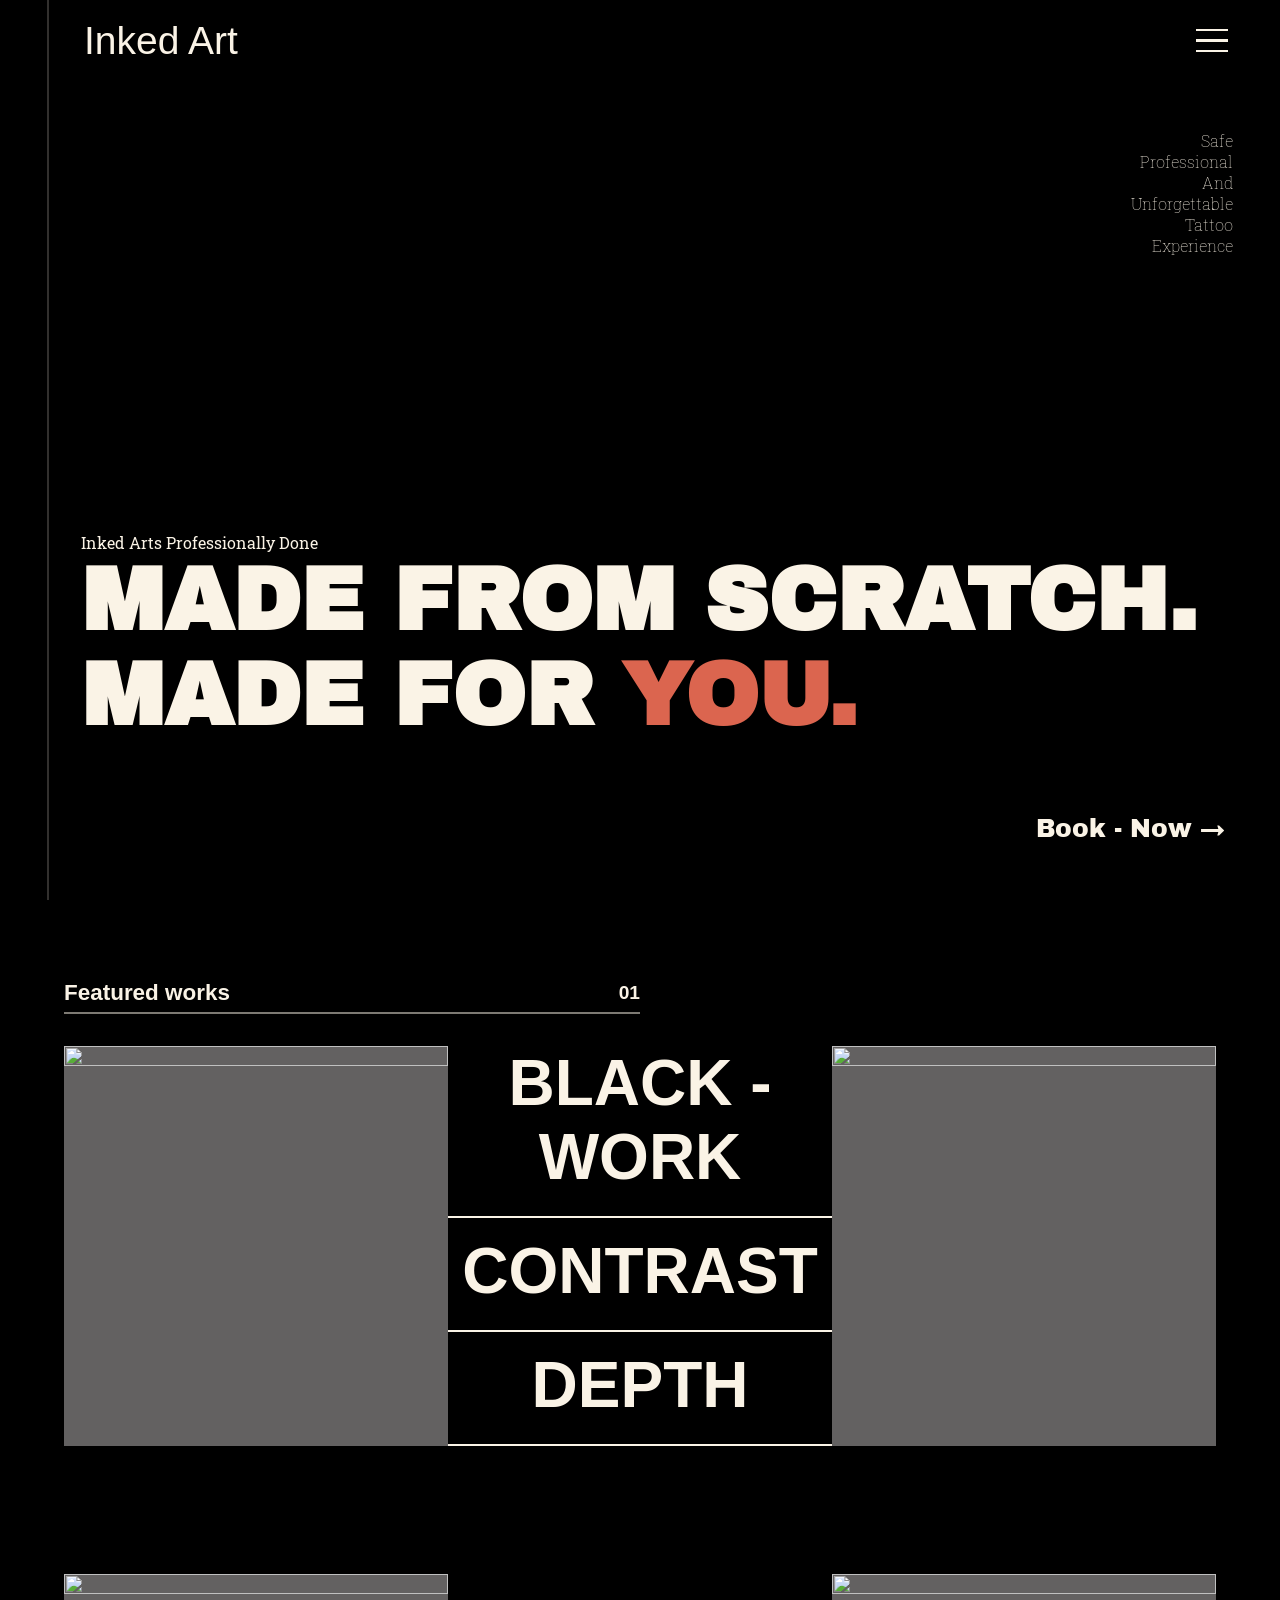
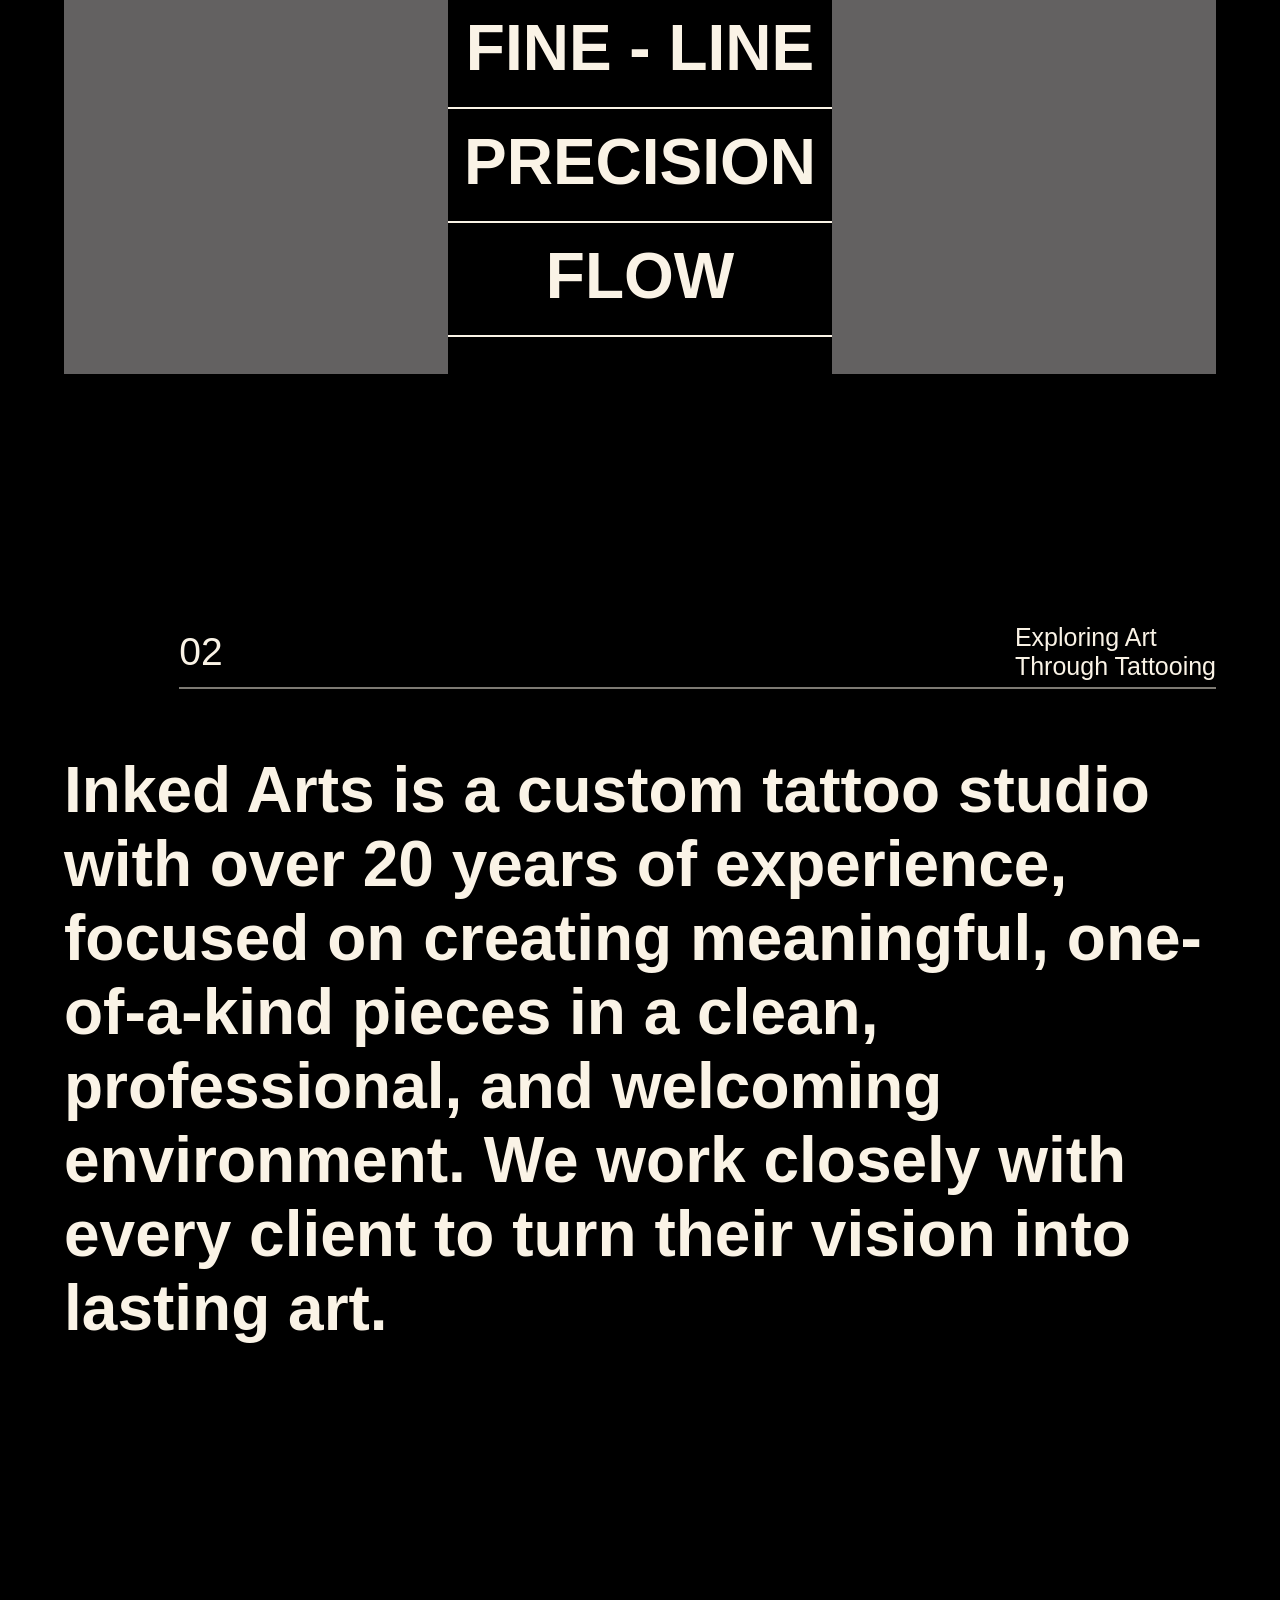
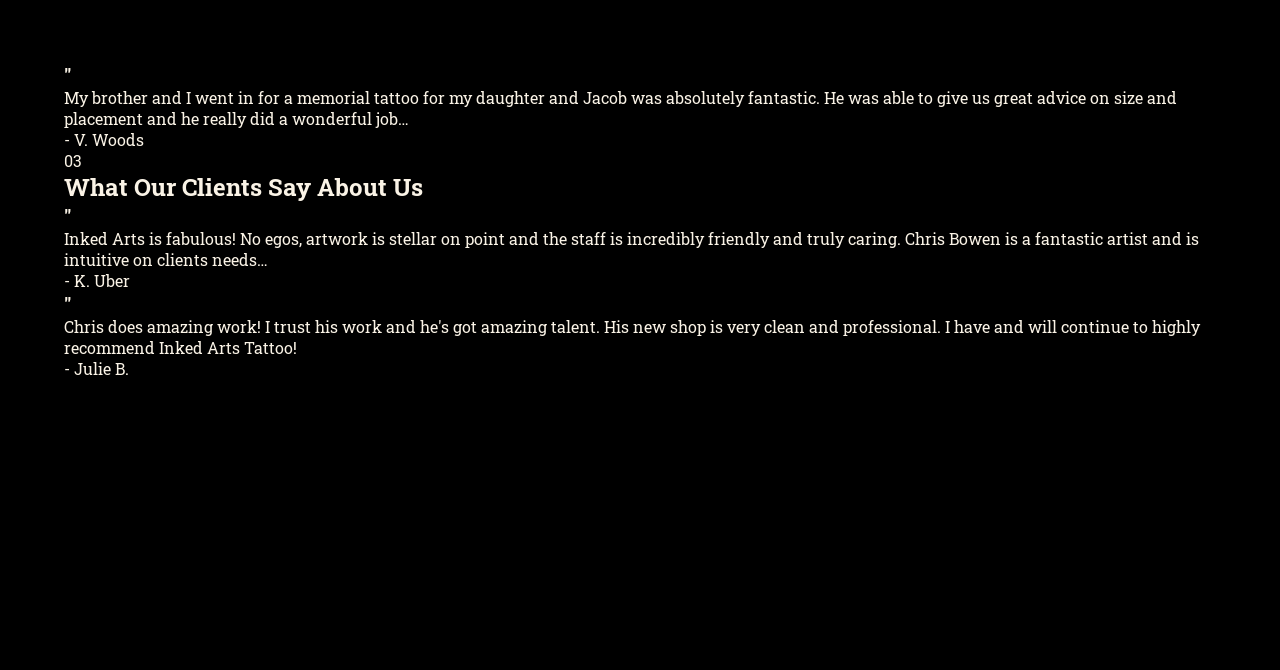
==== index.html @ 30d702d3 "New Animations added About section added fully responsive Started work on Testimonials  tmrw need to" ====
<!DOCTYPE html>
<html lang="en">
<head>
    <meta charset="UTF-8">
    <meta name="viewport" content="width=device-width, initial-scale=1.0">
    <title>Inked Art</title>
    <link rel="stylesheet" href="style.css">
    <link rel="stylesheet" href="./assets/clash-grotesk.css">
    <link rel="preconnect" href="https://fonts.googleapis.com">
    <link rel="preconnect" href="https://fonts.gstatic.com" crossorigin>
    <link href="https://fonts.googleapis.com/css2?family=Archivo+Black&family=Roboto+Slab:wght@100..900&display=swap" rel="stylesheet">
</head>
<body>
    <header>
        <nav>
            <h2>Inked Art</h2>

            <button class="hamburger">
                <span class="ham-line line-1"></span>
                <span class="ham-line line-2"></span>
                <span class="ham-line line-3"></span>
            </button>
        </nav>

        <div class="menu">
            <ul data-splitting>
                <li><a class="nav-item">Home</a></li>
                <li><a class="nav-item">Gallery</a></li>
                <li><a class="nav-item">About</a></li>
                <li><a class="nav-item">Booking</a></li>
                <li><a class="nav-item">Testimonials</a></li>
                <li><a class="nav-item">Contact</a></li>
            </ul>
        </div>
    </header>

    <main>
        <section id="hero">
            <video autoplay muted loop class="bg-video">
                <source src="assets/MOSHED-2026-2-19-12-57-47-ezgif.com-gif-to-mp4-converter (1).mp4" type="video/mp4">
            </video>
            
            <span class="hero-line"></span>

            <div class="hero-container">
                <ul class="hero-list">
                    <li>Safe</li>
                    <li>Professional</li>
                    <li>And</li>
                    <li>Unforgettable</li>
                    <li>Tattoo</li>
                    <li>Experience</li>
                </ul>

                <div class="hero-main-text" data>
                    <p>Inked Arts Professionally Done</p>
                    <div class="hero-title" data-splitting>
                        <h1>MADE FROM SCRATCH.</h1>
                        <h1>MADE FOR <span class="h1-span">YOU.</span></h1>
                    </div>
                </div>

                <button class="hero-cta">Book - Now &rarr;</button>
            </div>
        </section>

        <section id="gallery">
            <div class="gallery-container">
                <div class="gallery-title">
                    <h3 class="fade-in">Featured works</h3>

                    <p class="fade-in">01</p>
                </div>

                <div class="gallery-row">
                    <img src="" alt="">

                    <div class="gallery-row-text">
                        <p class="fade-in">BLACK - WORK</p>
                        <p class="fade-in">CONTRAST</p>
                        <p class="fade-in">DEPTH</p>
                    </div>

                    <img src="" alt="">
                </div>

                <div class="gallery-row">
                    <img src="" alt="">

                    <div class="gallery-row-text">
                        <p class="fade-in">FINE - LINE</p>
                        <p class="fade-in">PRECISION</p>
                        <p class="fade-in">FLOW</p>
                    </div>

                    <img src="" alt="">
                </div>
            </div>

        </section>

        <section id="about">
            <div class="about-container">
                <div class="about-title">
                        <p>02</p>

                        <h2>
                            <span>Exploring Art</span>
                            <span>Through Tattooing</span>
                        </h2>
                </div>
                <div class="about-text" data-splitting>
                    Inked Arts is a custom tattoo studio with over 20 years
                    of experience, focused on creating meaningful, one-of-a-kind 
                    pieces in a clean, professional, and welcoming environment. We
                    work closely with every client to turn their vision into lasting art.            
                </div>
            </div>
        </section>

        <section id="testimonial">
            <div class="testimonial-container">
                <div class="grid-colum1">
                    <div class="testimonial">
                        <h3>"</h3>

                        <blockquote>
                            My brother and I went in for a memorial tattoo for
                            my daughter and Jacob was absolutely fantastic. He was able to 
                            give us great advice on size and placement and he really did a wonderful job…
                        </blockquote>

                        <p>- V. Woods</p>
                    </div>
                </div>

                <div class="grid-colum2">
                    <div class="testimonial-title">
                        <p>03</p>

                        <h2>
                            What Our
                            Clients Say 
                            About Us
                        </h2>
                    </div>

                    <div class="testimonial">
                        <h3>"</h3>

                        <blockquote>
                            Inked Arts is fabulous! No egos, artwork is stellar on 
                            point and the staff is incredibly friendly and truly caring. 
                            Chris Bowen is a fantastic artist and is intuitive on clients needs…
                        </blockquote>

                        <p>- K. Uber</p>
                    </div>
                </div>

                <div class="grid-colum3">

                    <div class="testimonial">
                        <h3>"</h3>

                        <blockquote>
                            Chris does amazing work! I trust his work and he's got amazing 
                            talent. His new shop is very clean and professional. I have and will 
                            continue to highly recommend Inked Arts Tattoo!
                        </blockquote>

                        <p>- Julie B.</p>
                    </div>
                </div>
            </div>
        </section>

        <section id="artists">

        </section>

        <section id="how-it-works">

        </section>
    </main>

    <footer>
        <section id="contact">

        </section>
    </footer>

    <link rel="stylesheet" href="https://unpkg.com/splitting/dist/splitting.css">
    <script src="https://unpkg.com/splitting/dist/splitting.min.js"></script>
    <script src="https://cdnjs.cloudflare.com/ajax/libs/gsap/3.12.5/gsap.min.js"></script>
    <script src="https://cdnjs.cloudflare.com/ajax/libs/gsap/3.12.5/ScrollTrigger.min.js"></script>
    <script src="java.js"></script>

</body>
</html>
---- style.css ----
:root {

  /* COLORS */
  --clr-bg:      #000000;
  --clr-cream:   #FAF3E6;
  --clr-accent:  #DB654F;
  --clr-muted:   #636161;


  /* FONTS */
  --font-heading:  'Archivo Black', sans-serif;
  --font-subhead:  'Clash Grotesk Variable', sans-serif;
  --font-body:     'Roboto Slab', serif;


  /* FONT SIZES */
  /* 16px */
  --text-sm:   clamp(0.875rem, 1.2vw,  1rem);
  /* 20px */
  --text-md:   clamp(1rem,     1.5vw,  1.25rem);
  /* 25px */
  --text-lg:   clamp(1.25rem,  2vw,    1.5625rem);
  /* 31px */
  --text-xl:   clamp(1.5rem,   2.5vw,  1.9375rem);
  /* 39px */
  --text-2xl:  clamp(1.75rem,  3.2vw,  2.4375rem);
  /* 49px */
  --text-3xl:  clamp(2rem,     4vw,    3.0625rem);
  /* 64px */
  --text-4xl:  clamp(2.5rem,   5.5vw,  4rem);
  /* 88px */
  --text-5xl:  clamp(3rem,     7vw,    5.5rem);


  /* SPACING */
  --space-1:  0.5rem;    /*  8px */
  --space-2:  1rem;      /* 16px */
  --space-3:  1.5rem;    /* 24px */
  --space-4:  2rem;      /* 32px */
  --space-5:  2.5rem;    /* 40px */
  --space-6:  3rem;      /* 48px */
  --space-8:  4rem;      /* 64px */
  --space-10: 5rem;      /* 80px */
  --space-12: 6rem;      /* 96px */
  --space-16: clamp(4rem,   8vw,  8rem);    /* 64–128px */
  --space-20: clamp(6rem,   10vw, 12rem);   /* 96–192px */


  /* LAYOUT */
  --max-width:         1440px;
  --container:         1280px;
  --container-padding: clamp(1rem, 5vw, 4rem);


  /* MISC */
  --radius:     8px;
  --border:     1px solid var(--clr-muted);
  --transition: 250ms ease;

}

/*================================
              misc
================================*/
* {
  box-sizing: border-box;
  margin: 0;
  padding: 0;
}

a {
  text-decoration: none;
}

body {
  background-color: #000000;
  font-family: var(--font-body);
  color: var(--clr-cream);
}

/*================================
              Header
================================*/

header {
  max-width: 100%;
  width: 100%;
  display: flex;
  justify-content: center;
  min-height: 9vh;
  position: fixed;
  z-index: 9;
}

nav {
  margin-left: var(--space-5);
  max-width: clamp(200px, 90vw, 1300px);
  width: 100%;
  display: flex;
  justify-content: space-between;
  align-items: center;
}

.hamburger {
  padding: .5rem;
  background: transparent;
  border: none;
  z-index: 20;
  display: flex;
  flex-direction: column;
  cursor: pointer;
  gap: .5rem;
}

.ham-line {
  width: 2rem;
  height: .15rem;
  display: inline-block;
  background: var(--clr-cream);
  transition: all 1s ease;
}

nav h2 {
  font-size: var(--text-2xl);
  font-family: var(--font-subhead);
  font-weight: 100;
}

.menu {
  border-radius: 50%;
  inset: 0;
  position: fixed;
  transform-origin: center;
  transform: scale(0);
  top: 0;
  left: 0;
  width: 100vw;
  min-height: 100vh;
  background: var(--clr-cream);
}

.hamburger.active .line-1 {
  transform: rotate(45deg) translate(5px, 5px);
}

.hamburger.active .line-2 {
  opacity: 0;
}

.hamburger.active .line-3 {
  transform: rotate(-45deg) translate(8px, -10px);
}

.menu ul {
  display: flex;
  flex-direction: column;
  gap: 1rem;
  justify-content: center;
  align-items: center;
  height: 100%;
}

.nav-item {
  font-family: var(--font-subhead);
  font-size: var(--text-3xl);
  color: var(--clr-bg);
}

/*====================
      Hero
=====================*/

#hero {
  min-height: 100vh;
  width: 100%;
  display: flex;
  justify-content: center;
  align-items: center;
  position: sticky;
  top: 0;
  overflow: hidden;
  z-index: 1;
}

#hero::before {
  content: "";
  position: absolute;
  inset: 0;
  background: rgba(0, 0, 0, 0.8);
  z-index: 1;
}

.bg-video {
  position: absolute;
  top: 0;
  left: 0;
  width: 100%;
  height: 100%;
  object-fit: cover; 
  z-index: 0;
}

.hero-container {
  max-width: clamp( 200px, 90vw, 1300px);
  width: 100%;
  min-height: 80vh;
  margin-top: var(--space-10);
  display: flex;
  flex-direction: column;
  z-index: 2;
}

.hero-list {
  text-align: right;
  list-style: none;
  font-weight: 100;
}

.hero-main-text {
  margin-top: auto;
}

.hero-main-text h1 {
  font-size: var(--text-5xl);
  font-family: var(--font-heading);
}

.h1-span {
  color: var(--clr-accent);
}

.hero-cta {
  margin-top: var(--space-8);
  align-self: end;
  font-size: var(--text-lg);
  font-family: var(--font-heading);
  color: var(--clr-cream);
  background: transparent;
  border: none;
  cursor: pointer;
  padding: var(--space-1);
}

.hero-line {
  height: 100vh;
  width: 2px;
  background-color: var(--clr-cream);
  margin-right: var(--space-4);
}

@media (max-width: 600px) {
  .hero-line {
    display: none;
  }

  nav {margin-left: 0;}
}

/*====================
      Gallery
=====================*/

#gallery {
  background-color: var(--clr-bg);
  z-index: 5;
  position: relative;
  min-height: 100vh;
  width: 100%;
  display: flex;
  justify-content: center;
  align-items: center;
}

.gallery-container {
  max-width: clamp( 200px, 90vw, 1300px);
  width: 100%;
  height: 100%;
  display: flex;
  flex-direction: column;
  margin-top: var(--space-10);
}

.gallery-title {
  display: flex;
  width: 50%;
  justify-content: space-between;
  align-items: center;
  position: relative;
  padding-bottom: var(--space-1);
  font-family: var(--font-subhead);
  font-size: var(--text-md);
  font-weight: 800;
}

.gallery-title::after {
  content: "";
  display: block;
  background-color: var(--clr-cream);
  opacity: 0.5;
  width: 100%;
  height: 2px;
  position: absolute;
  bottom: 0;
  left: 0;
}

.gallery-row {
  display: flex;
  justify-content: space-between;
  align-items: center;
  margin-top: var(--space-4);
  margin-bottom: var(--space-12);
}

.gallery-row img {
  max-width: clamp(20rem, 400px, 40rem);
  min-height: clamp(20rem, 400px, 40rem);
  width: 100%;
  height: 100%;
  background-color: var(--clr-muted);
  background-size: cover;
  background-position: center;
}

.gallery-row-text {
  display: flex;
  flex-direction: column;
  justify-content: center;
  align-items: center;
  font-family: var(--font-subhead);
  font-weight: 600;
  gap: var(--space-2);
  font-size: var(--text-4xl);
  width: 100%;
}

.gallery-row-text p {
  width: 100%;
  text-align: center;
  position: relative;
  padding-bottom: var(--space-3);
}

.gallery-row-text p::after {
  content: "";
  display: block;
  background-color: var(--clr-cream);
  width: 100%;
  height: 2px;
  position: absolute;
  bottom: 0;
  left: 0;
}

@media (max-width: 500px) {
  .gallery-row {
    flex-direction: column;
    gap: var(--space-6);
  }
}

/*====================
      About
=====================*/

#about {
  background-color: var(--clr-bg);
  min-height: 100vh;
  width: 100%;
  display: flex;
  justify-content: center;
  align-items: center;
  z-index: 5;
  position: relative;
}

.about-container {
  max-width: clamp( 100px, 90vw, 1440px);
  width: 100%;
  height: 100%;
  display: flex;
  flex-direction: column;
  margin-top: var(--space-20);
}

.about-title {
  display: flex;
  width: 90%;
  justify-content: space-between;
  align-items: center;
  position: relative;
  padding-bottom: var(--space-1);
  font-family: var(--font-subhead);
  font-size: var(--text-2xl);
  font-weight: 100;
  align-self: end;
}

.about-title::after {
  content: "";
  display: block;
  background-color: var(--clr-cream);
  opacity: 0.5;
  width: 100%;
  height: 2px;
  position: absolute;
  bottom: 0;
  left: 0;
}

.about-title h2 {
  display: flex;
  flex-direction: column;
  font-weight: 100;
  font-size: var(--text-lg);
}

.about-text {
  margin-top: var(--space-8);
  font-weight: 600;
  font-family: var(--font-subhead);
  font-size: var(--text-4xl);
}

.about-text .word {
  color: var(--clr-muted);
  opacity: .5;
}

/*====================
      Testimonial
=====================*/

#testimonial {
  width: 100%;
  min-height: 100vh;
  background-color: var(--clr-bg);
  position: relative;
  z-index: 5;
  display: flex;
  justify-content: center;
  align-items: center;
}

.testimonial-container{
  max-width: clamp( 200px, 90vw, 1300px);
  width: 100%;
  height: 100%;
}
---- assets/clash-grotesk.css ----
/**
* @license
*
* Font Family: Clash Grotesk
* Designed by: Indian Type Foundry
* URL: https://www.fontshare.com/fonts/clash-grotesk
* © 2026 Indian Type Foundry
*
* Clash Grotesk Extralight 
* Clash Grotesk Light 
* Clash Grotesk Regular 
* Clash Grotesk Medium 
* Clash Grotesk Semibold 
* Clash Grotesk Bold 
* Clash Grotesk Variable (Variable font)

*
*/
@font-face {
  font-family: 'ClashGrotesk-Extralight';
  src: url('../fonts/ClashGrotesk-Extralight.woff2') format('woff2'),
       url('../fonts/ClashGrotesk-Extralight.woff') format('woff'),
       url('../fonts/ClashGrotesk-Extralight.ttf') format('truetype');
  font-weight: 200;
  font-display: swap;
  font-style: normal;
}
@font-face {
  font-family: 'ClashGrotesk-Light';
  src: url('../fonts/ClashGrotesk-Light.woff2') format('woff2'),
       url('../fonts/ClashGrotesk-Light.woff') format('woff'),
       url('../fonts/ClashGrotesk-Light.ttf') format('truetype');
  font-weight: 300;
  font-display: swap;
  font-style: normal;
}
@font-face {
  font-family: 'ClashGrotesk-Regular';
  src: url('../fonts/ClashGrotesk-Regular.woff2') format('woff2'),
       url('../fonts/ClashGrotesk-Regular.woff') format('woff'),
       url('../fonts/ClashGrotesk-Regular.ttf') format('truetype');
  font-weight: 400;
  font-display: swap;
  font-style: normal;
}
@font-face {
  font-family: 'ClashGrotesk-Medium';
  src: url('../fonts/ClashGrotesk-Medium.woff2') format('woff2'),
       url('../fonts/ClashGrotesk-Medium.woff') format('woff'),
       url('../fonts/ClashGrotesk-Medium.ttf') format('truetype');
  font-weight: 500;
  font-display: swap;
  font-style: normal;
}
@font-face {
  font-family: 'ClashGrotesk-Semibold';
  src: url('../fonts/ClashGrotesk-Semibold.woff2') format('woff2'),
       url('../fonts/ClashGrotesk-Semibold.woff') format('woff'),
       url('../fonts/ClashGrotesk-Semibold.ttf') format('truetype');
  font-weight: 600;
  font-display: swap;
  font-style: normal;
}
@font-face {
  font-family: 'ClashGrotesk-Bold';
  src: url('../fonts/ClashGrotesk-Bold.woff2') format('woff2'),
       url('../fonts/ClashGrotesk-Bold.woff') format('woff'),
       url('../fonts/ClashGrotesk-Bold.ttf') format('truetype');
  font-weight: 700;
  font-display: swap;
  font-style: normal;
}
/**
* This is a variable font
* You can control variable axes as shown below:
* font-variation-settings: wght 700.0;
*
* available axes:
'wght' (range from 200.0 to 700.0
*/
@font-face {
  font-family: 'ClashGrotesk-Variable';
  src: url('../fonts/ClashGrotesk-Variable.woff2') format('woff2'),
       url('../fonts/ClashGrotesk-Variable.woff') format('woff'),
       url('../fonts/ClashGrotesk-Variable.ttf') format('truetype');
  font-weight: 200 700;
  font-display: swap;
  font-style: normal;
}
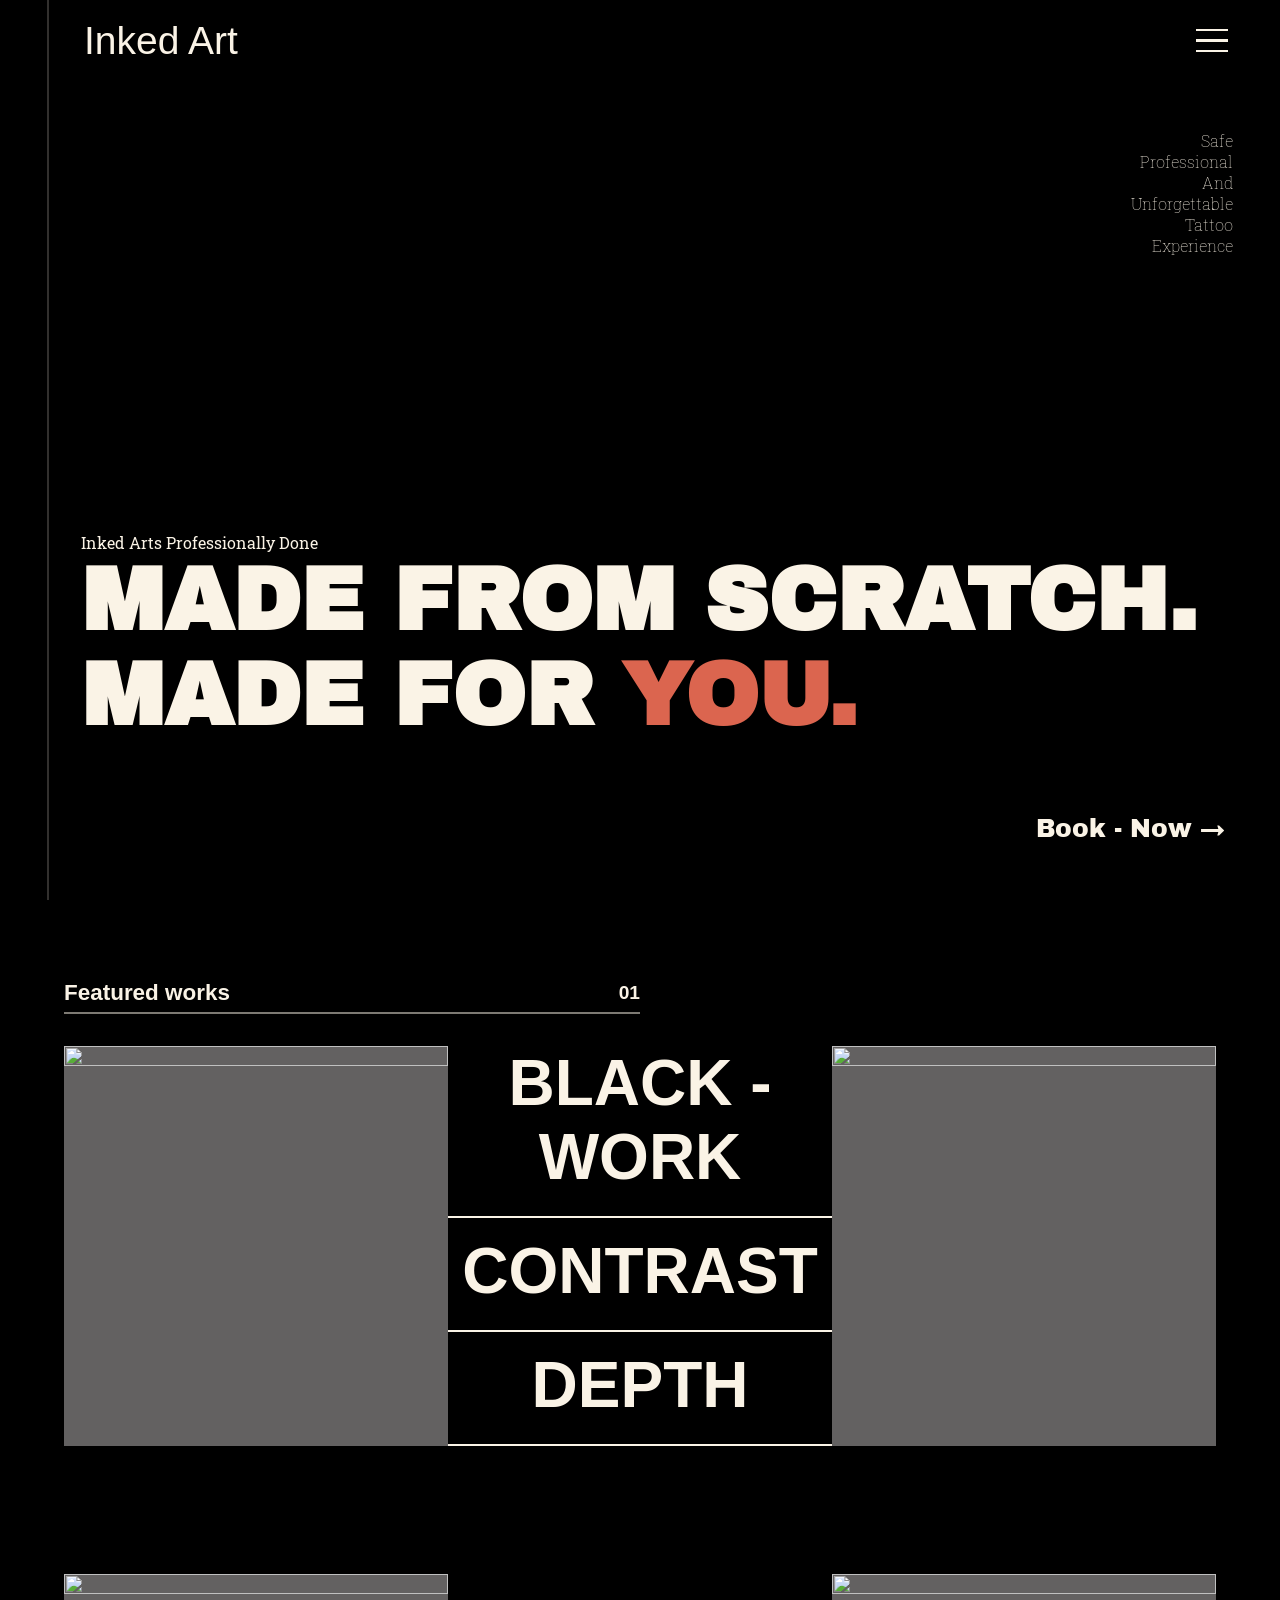
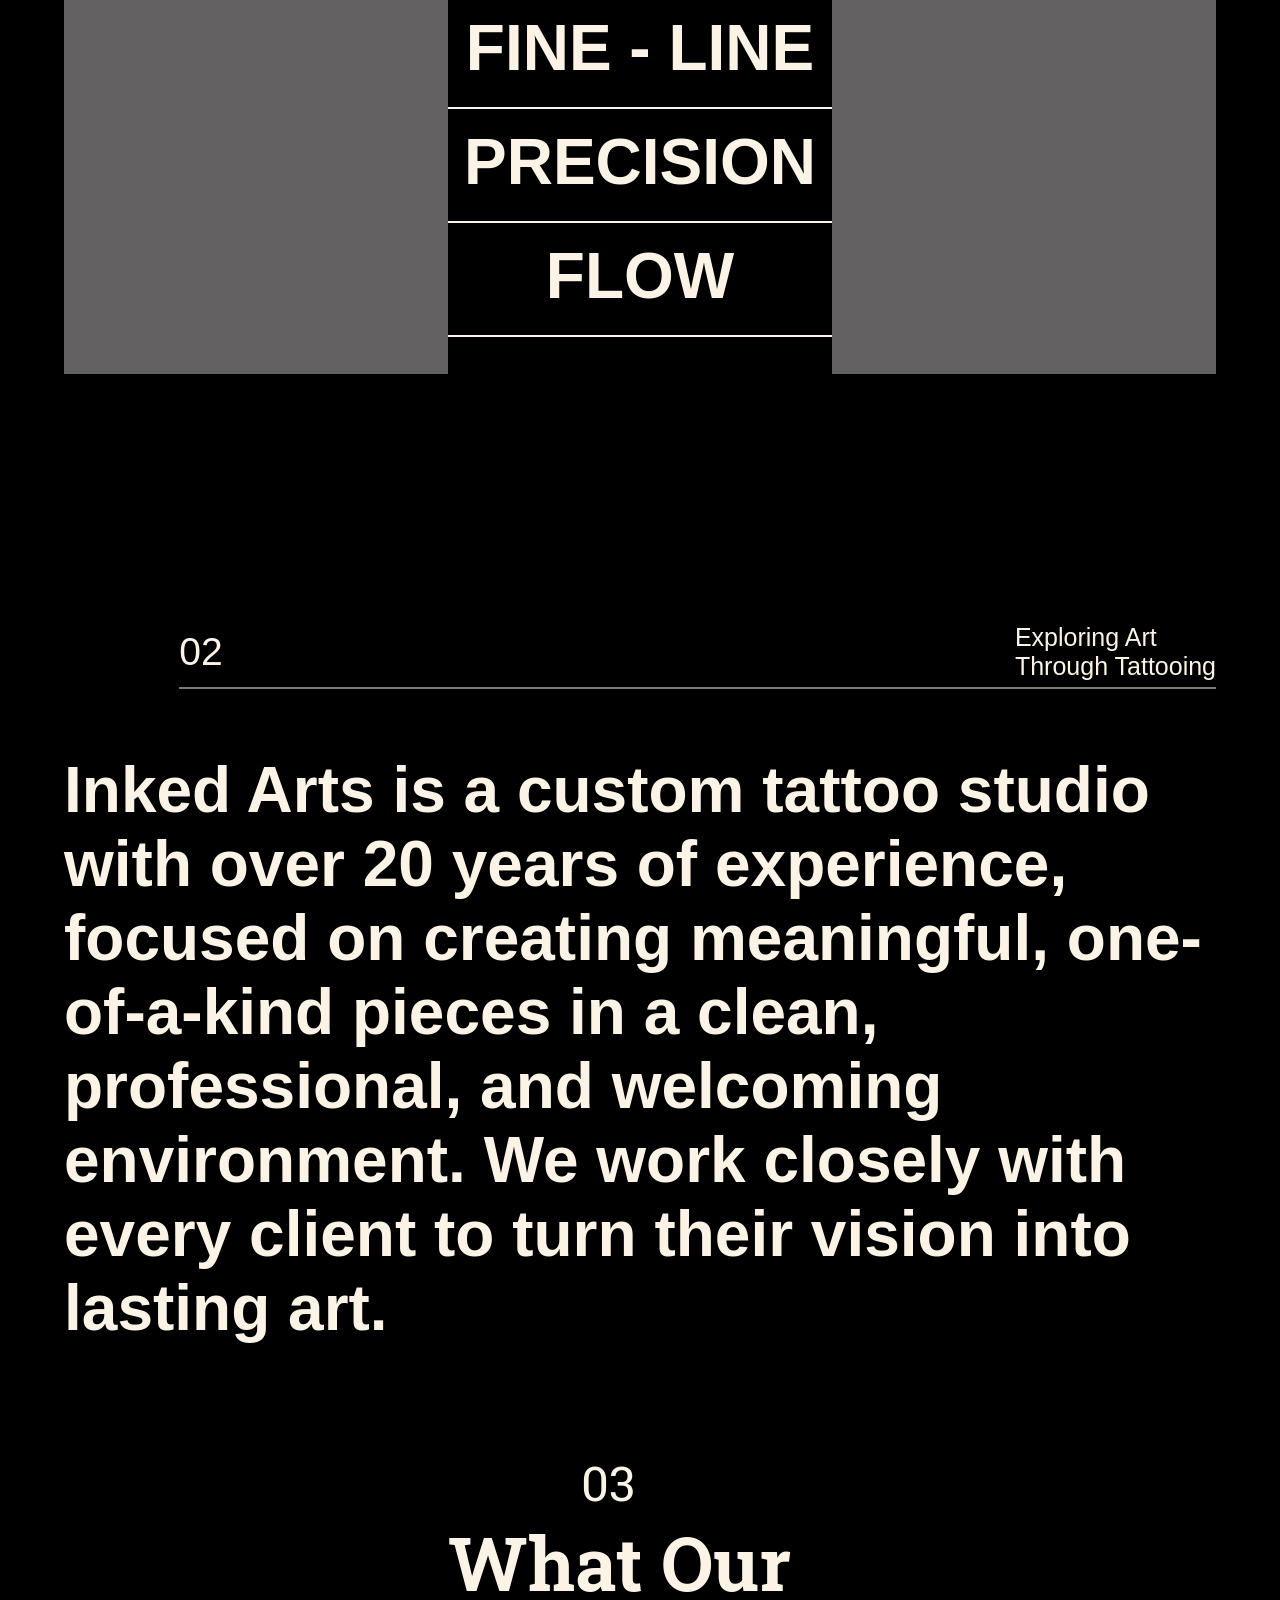
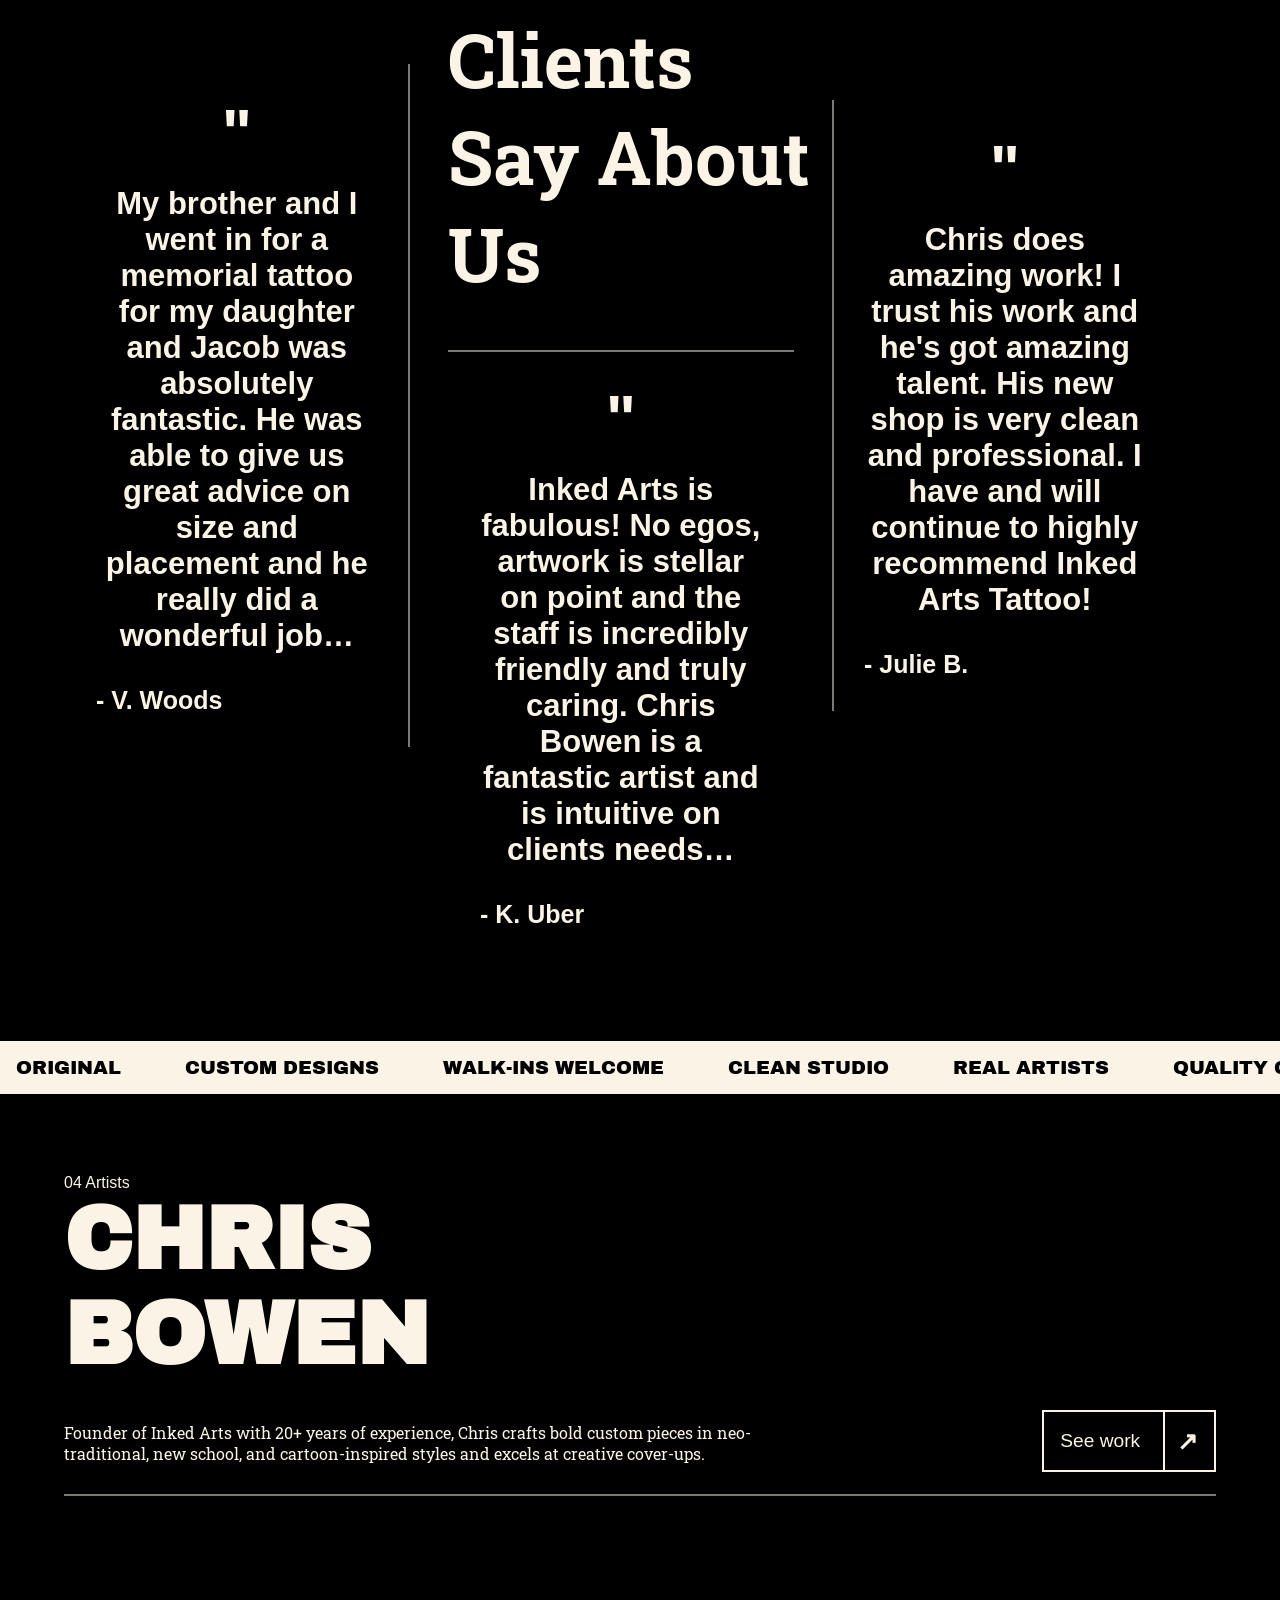
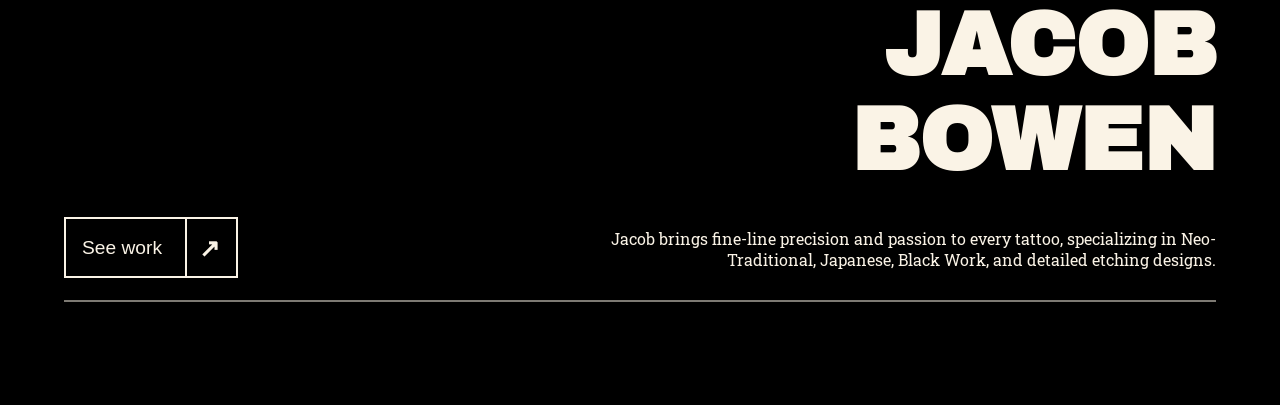
==== commit 232a2879: "finished testimonials and artists sections full responsive working on portfolio pages and booking fo" ====
--- a/index.html
+++ b/index.html
@@ -121,10 +121,10 @@
         <section id="testimonial">
             <div class="testimonial-container">
                 <div class="grid-colum1">
-                    <div class="testimonial">
+                    <div class="testimonial t-line-1">
                         <h3>"</h3>
 
-                        <blockquote>
+                        <blockquote class="quote-1">
                             My brother and I went in for a memorial tattoo for
                             my daughter and Jacob was absolutely fantastic. He was able to 
                             give us great advice on size and placement and he really did a wonderful job…
@@ -135,7 +135,7 @@
                 </div>
 
                 <div class="grid-colum2">
-                    <div class="testimonial-title">
+                    <div class="testimonial-title fade-in">
                         <p>03</p>
 
                         <h2>
@@ -145,10 +145,10 @@
                         </h2>
                     </div>
 
-                    <div class="testimonial">
+                    <div class="testimonial t-line-2">
                         <h3>"</h3>
 
-                        <blockquote>
+                        <blockquote class="quote-2">
                             Inked Arts is fabulous! No egos, artwork is stellar on 
                             point and the staff is incredibly friendly and truly caring. 
                             Chris Bowen is a fantastic artist and is intuitive on clients needs…
@@ -160,10 +160,10 @@
 
                 <div class="grid-colum3">
 
-                    <div class="testimonial">
+                    <div class="testimonial t-line-3">
                         <h3>"</h3>
 
-                        <blockquote>
+                        <blockquote class="quote-3">
                             Chris does amazing work! I trust his work and he's got amazing 
                             talent. His new shop is very clean and professional. I have and will 
                             continue to highly recommend Inked Arts Tattoo!
@@ -173,10 +173,65 @@
                     </div>
                 </div>
             </div>
+
+            <div class="marquee">
+                <div class="marquee-track">
+                    <span>ORIGINAL</span>
+                    <span>CUSTOM DESIGNS</span>
+                    <span>WALK-INS WELCOME</span>
+                    <span>CLEAN STUDIO</span>
+                    <span>REAL ARTISTS</span>
+                    <span>QUALITY GUARANTEED</span>
+                    <span>PROFESSIONAL ARTISTS</span>
+                    <span>YOUR VISION REALIZED</span>
+                    <!-- duplicate -->
+                    <span>ORIGINAL</span>
+                    <span>CUSTOM DESIGNS</span>
+                    <span>WALK-INS WELCOME</span>
+                    <span>CLEAN STUDIO</span>
+                    <span>REAL ARTISTS</span>
+                    <span>QUALITY GUARANTEED</span>
+                    <span>PROFESSIONAL ARTISTS</span>
+                    <span>YOUR VISION REALIZED</span>
+                </div>
+            </div>
         </section>
 
         <section id="artists">
-
+            <div class="artists-container">
+                <div class="artists-title fade-in">04 Artists</div>
+
+                <div class="artists-content fade-in">
+                    <div class="text-box">
+                        <h2>CHRIS BOWEN</h2>
+
+                        <p>Founder of Inked Arts with 20+ years of experience, Chris crafts bold custom pieces in neo-traditional, new school, and 
+                            cartoon-inspired styles and excels at creative cover-ups.
+                        </p>
+                    </div>
+
+                    <button class="work-btn portfolio-1">
+                        <span class="btn-move">See work</span>
+                        <span class="btn-arr">↗</span>
+                    </button>
+                </div>
+
+                <div class="artists-content fade-in">
+                    <button class="work-btn portfolio-2">
+                        <span class="btn-move">See work</span>
+                        <span class="btn-arr">↗</span>
+                    </button>
+
+                    <div class="text-box2">
+                        <h2>JACOB BOWEN</h2>
+
+                        <p>Jacob brings fine-line precision and passion to every 
+                            tattoo, specializing in Neo-Traditional, Japanese, Black Work, 
+                            and detailed etching designs.
+                        </p>
+                    </div>
+                </div>
+            </div>
         </section>
 
         <section id="how-it-works">
@@ -194,6 +249,7 @@
     <script src="https://unpkg.com/splitting/dist/splitting.min.js"></script>
     <script src="https://cdnjs.cloudflare.com/ajax/libs/gsap/3.12.5/gsap.min.js"></script>
     <script src="https://cdnjs.cloudflare.com/ajax/libs/gsap/3.12.5/ScrollTrigger.min.js"></script>
+    <script src="https://cdnjs.cloudflare.com/ajax/libs/gsap/3.12.2/TextPlugin.min.js"></script>
     <script src="java.js"></script>
 
 </body>
--- a/style.css
+++ b/style.css
@@ -438,6 +438,7 @@
   position: relative;
   z-index: 5;
   display: flex;
+  flex-direction: column;
   justify-content: center;
   align-items: center;
 }
@@ -446,4 +447,257 @@
   max-width: clamp( 200px, 90vw, 1300px);
   width: 100%;
   height: 100%;
-}
+  display: grid;
+  grid-template-columns: 1fr 1fr 1fr;;
+  justify-content: center;
+  align-items: center;
+  margin-top: var(--space-10);
+}
+
+.testimonial {
+  display: flex;
+  flex-direction: column;
+  justify-content: center;
+  align-items: center;
+  gap: var(--space-2);
+  font-family: var(--font-subhead);
+  font-weight: 600;
+  font-size: var(--text-xl);
+  text-align: center;
+  width: 90%;
+  padding: 2rem;
+  position: relative;
+}
+
+.grid-colum2 {
+  justify-self: end;
+  align-self: end;
+}
+
+.testimonial p {
+  font-size: var(--text-lg);
+  align-self: start;
+  margin-top: var(--space-2);
+}
+
+.testimonial h3 {
+  font-size: var(--text-4xl);
+}
+
+.t-line-1::after {
+  border-right: #FAF3E6 solid 2px;
+  opacity: .5;
+  height: 100%;
+  content: "";
+  position: absolute;
+  top: 0;
+  right: 0;
+}
+
+.t-line-2::after {
+  border-top: #FAF3E6 solid 2px;
+  opacity: .5;
+  width: 100%;
+  content: "";
+  position: absolute;
+  top: 0;
+}
+
+.t-line-3::after {
+  border-left: #FAF3E6 solid 2px;
+  opacity: .5;
+  height: 100%;
+  content: "";
+  position: absolute;
+  top: 0;
+  left: 0;
+}
+
+.testimonial-title {
+  font-size: var(--text-3xl);
+  display: flex;
+  flex-direction: column;
+  justify-content: center;
+  align-items: center;
+  margin-bottom: var(--space-6);
+}
+
+.testimonial-title p {
+  text-align: center;
+  margin-right: var(--space-8);
+}
+
+.marquee {
+  width: 100%;
+  background-color: var(--clr-cream);
+  color: var(--clr-bg);
+  font-family: var(--font-heading);
+  font-size: var(--text-md);
+  padding: 1rem;
+  overflow: hidden;
+  margin-top: var(--space-10);
+}
+
+.marquee-track {
+  display: flex;
+  gap: 4rem;
+  width: max-content;
+}
+
+@media (max-width: 600px) {
+  .testimonial-container {
+    grid-template-columns: 1fr;
+    grid-template-rows: repeat(1fr, 3);
+  }
+
+  .grid-colum2 {
+    grid-row:1 / -1;
+  }
+
+  .t-line-1::after, .t-line-2::after, .t-line-3::after {
+    display: none;
+  }
+
+  .testimonial-title  h2{
+    font-size: var(--text-3xl);
+  }
+
+  .testimonial-title p {
+    text-align: left;
+    justify-self: start;
+    align-self: start;
+  }
+}
+
+/*====================
+      Artist
+=====================*/
+
+#artists {
+  background-color: var(--clr-bg);
+  z-index: 5;
+  position: relative;
+  min-height: 100vh;
+  width: 100%;
+  display: flex;
+  justify-content: center;
+  align-items: center;
+}
+
+.artists-container {
+  max-width: clamp( 200px, 90vw, 1300px);
+  width: 100%;
+  min-height: 80vh;
+  margin-top: var(--space-10);
+  display: flex;
+  flex-direction: column;
+}
+
+.artists-title {
+  font-family: var(--text-md);
+  font-family: var(--font-subhead);
+}
+
+.artists-content {
+  display: flex;
+  gap: var(--space-4);
+  margin-bottom: var(--space-16);
+  position: relative;
+  font-family: var(--font-body);
+}
+
+.text-box h2 {
+  font-size: var(--text-5xl);
+  font-family: var(--font-heading);
+  margin-bottom: var(--space-5);
+}
+
+.text-box2 h2 {
+  font-size: var(--text-5xl);
+  font-family: var(--font-heading);
+  margin-bottom: var(--space-5);
+}
+
+.text-box2 {
+  width: 60%;
+  display: flex;
+  flex-direction: column;
+  text-align: right;
+  margin-left: auto;
+  padding-bottom: var(--space-4);
+  position: relative;
+}
+
+.text-box {
+  width: 60%;
+  margin-right: auto;
+  padding-bottom: var(--space-4);
+}
+
+.artists-content::after {
+  content: "";
+  display: block;
+  background-color: var(--clr-cream);
+  opacity: 0.5;
+  width: 100%;
+  height: 2px;
+  position: absolute;
+  bottom: 0;
+  left: 0;
+}
+
+.work-btn {
+  padding: 1rem 0 1rem 1rem;
+  align-self: end;
+  font-size: var(--text-md);
+  margin-bottom: var(--space-3);
+  border: 2px solid var(--clr-cream);
+  background: transparent;
+  color: var(--clr-cream);
+  display: flex;
+  justify-content: center;
+  align-items: center;
+  position: relative;
+  cursor: pointer;
+}
+
+.btn-arr {
+  display: block;
+  font-weight: 800;
+  line-height: 0;
+  font-size: var(--text-lg);
+  margin-left: var(--space-3);
+  padding: .8rem 1rem .8rem .8rem;
+}
+
+.work-btn::after {
+  content: "";
+  display: block;
+  background-color: var(--clr-cream);
+  width: 2px;
+  height: 100%;
+  position: absolute;
+  bottom: 0;
+  left: 70%;
+}
+
+@media (max-width: 600px) {
+  .artists-content {
+    flex-direction: column;
+  }
+
+  .text-box {
+    width: 100%;
+  }
+
+  .text-box2 {
+    width: 100%;
+    text-align: left;
+    border: 2px solid;
+  }
+
+  .work-btn {
+    align-self: start;
+    justify-self: start;
+  }
+}  
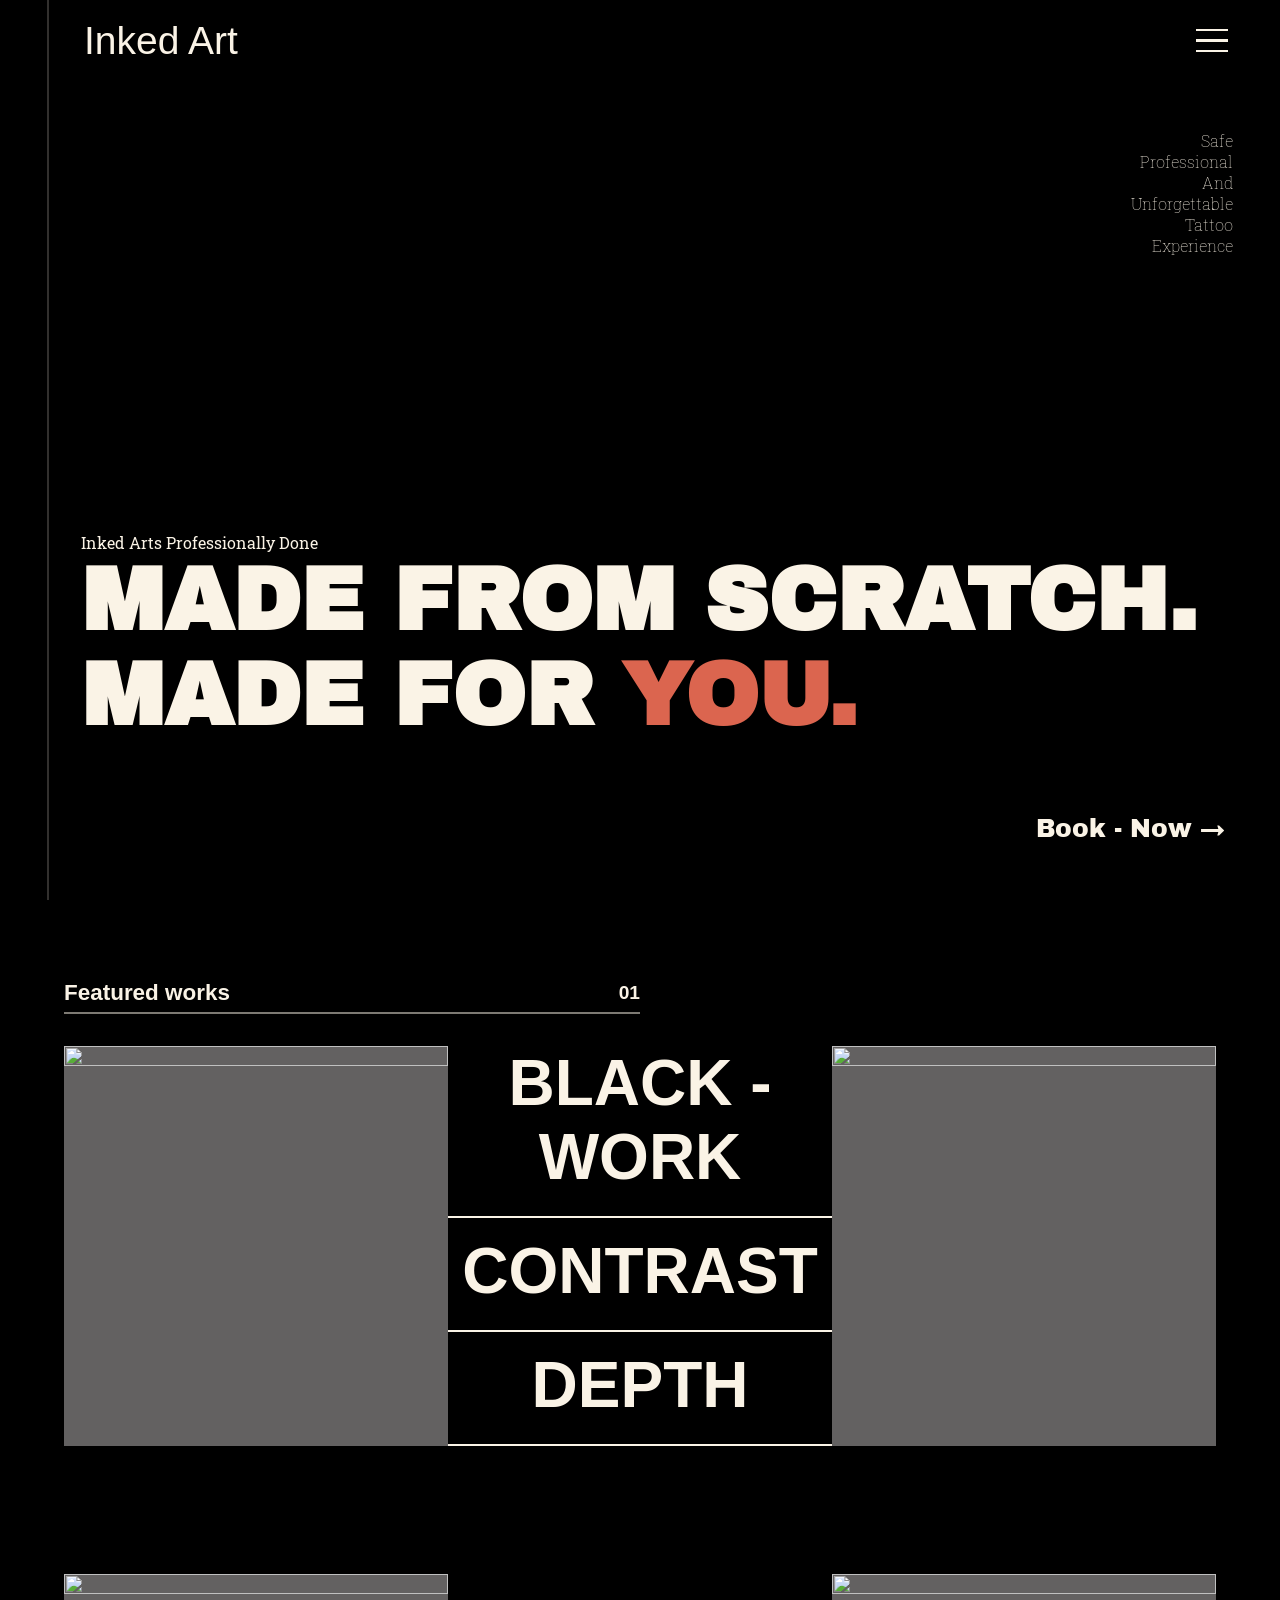
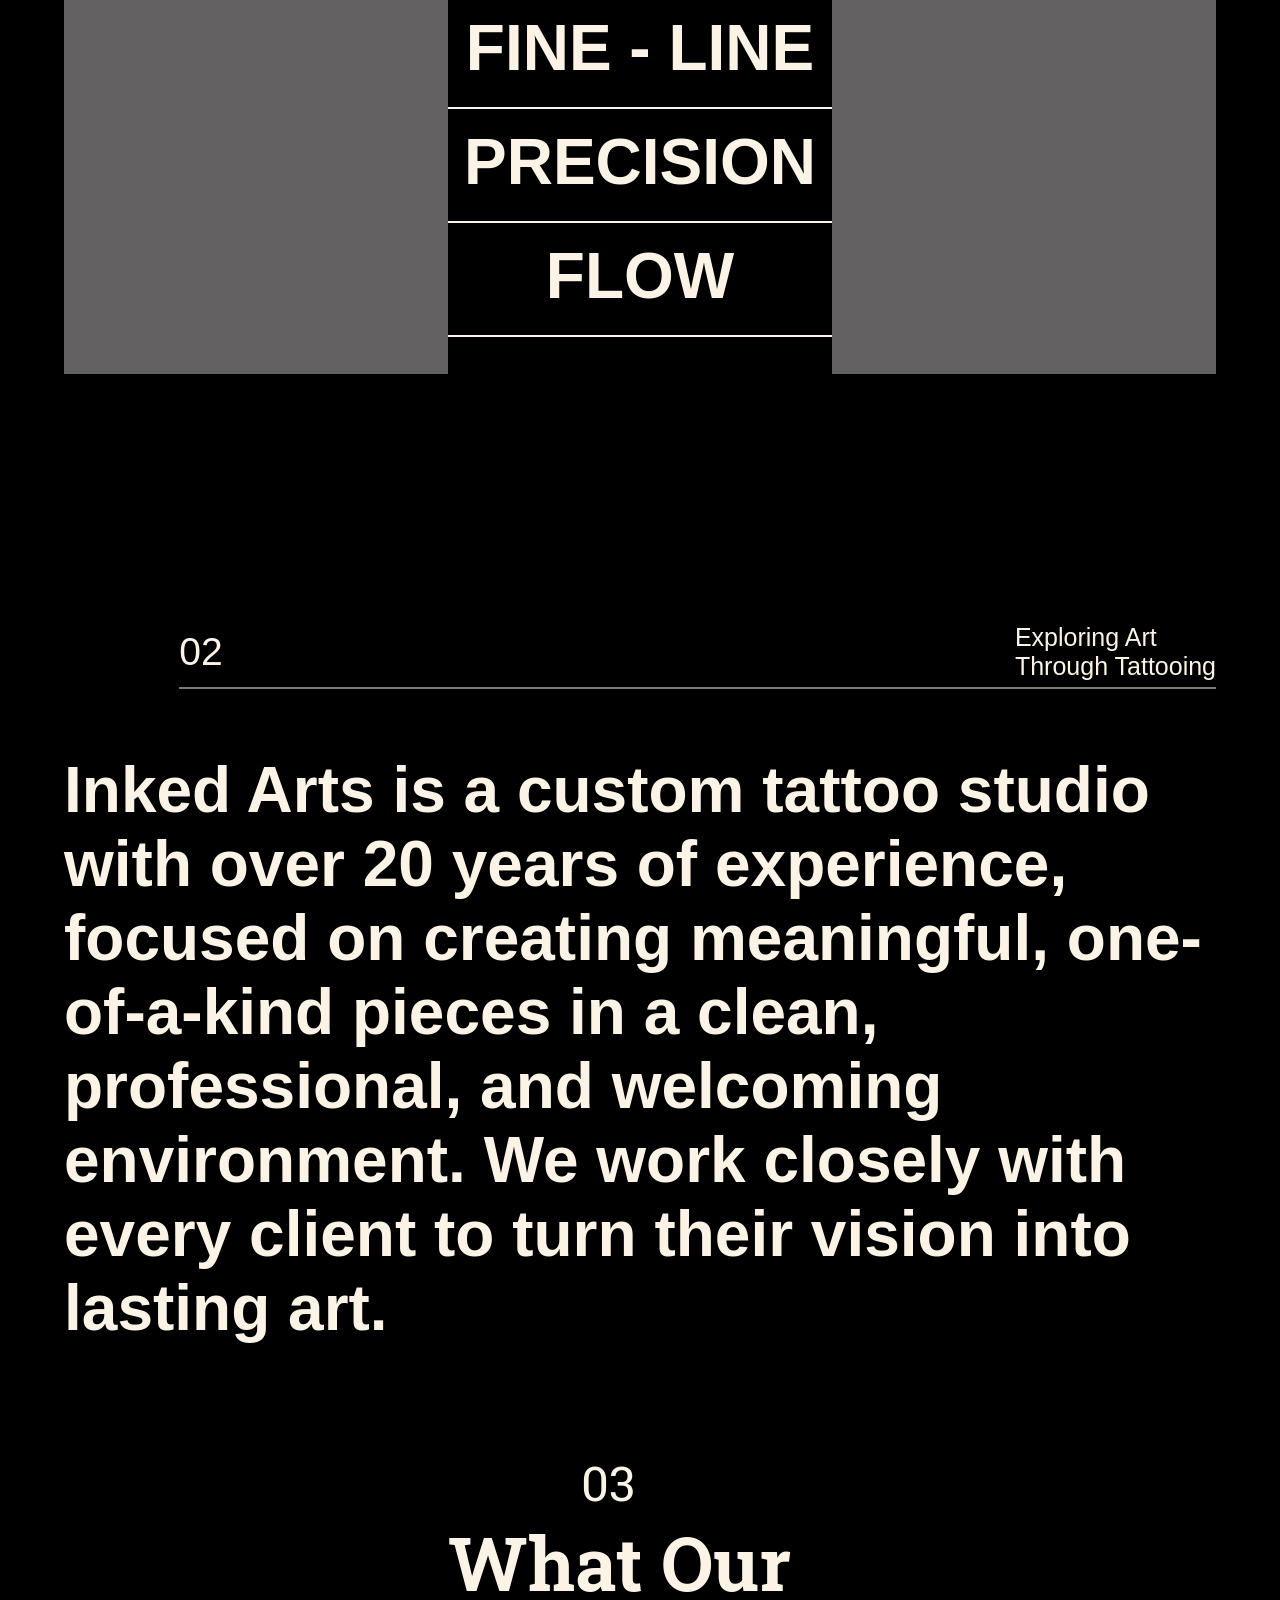
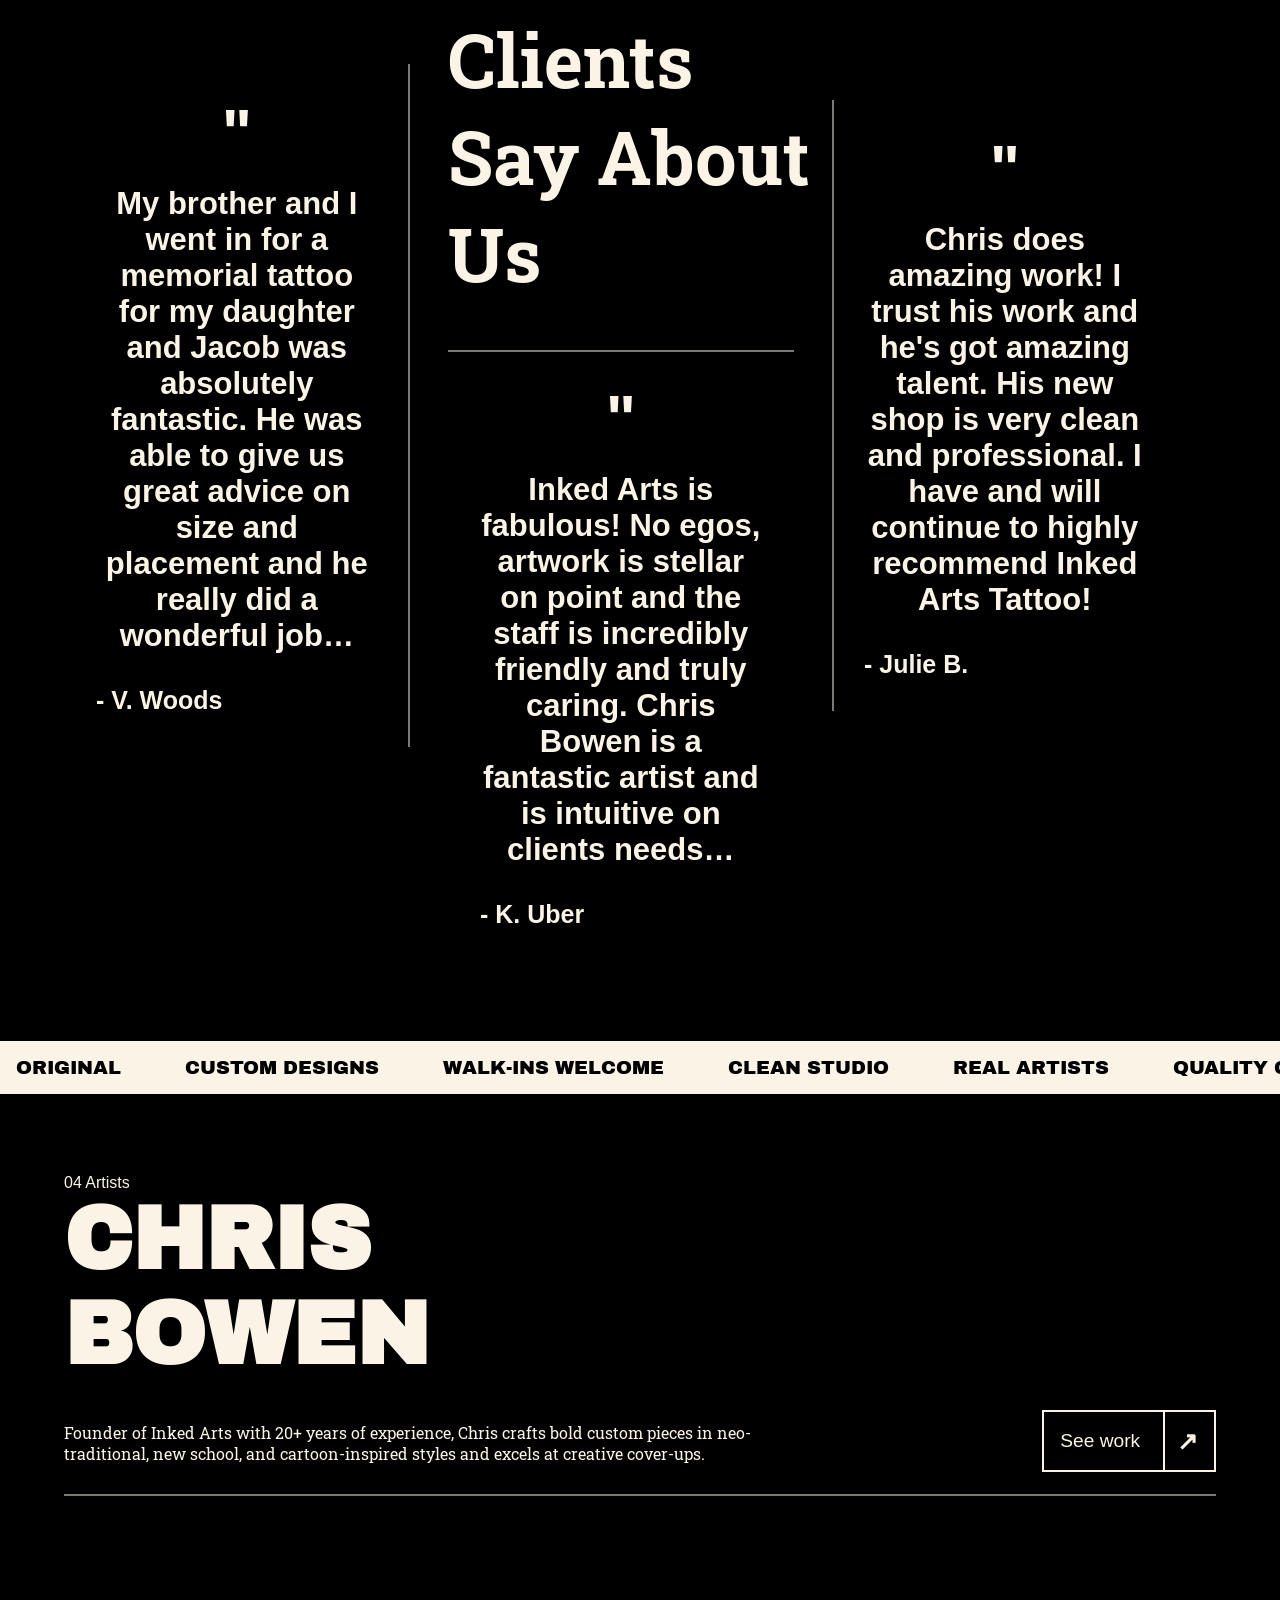
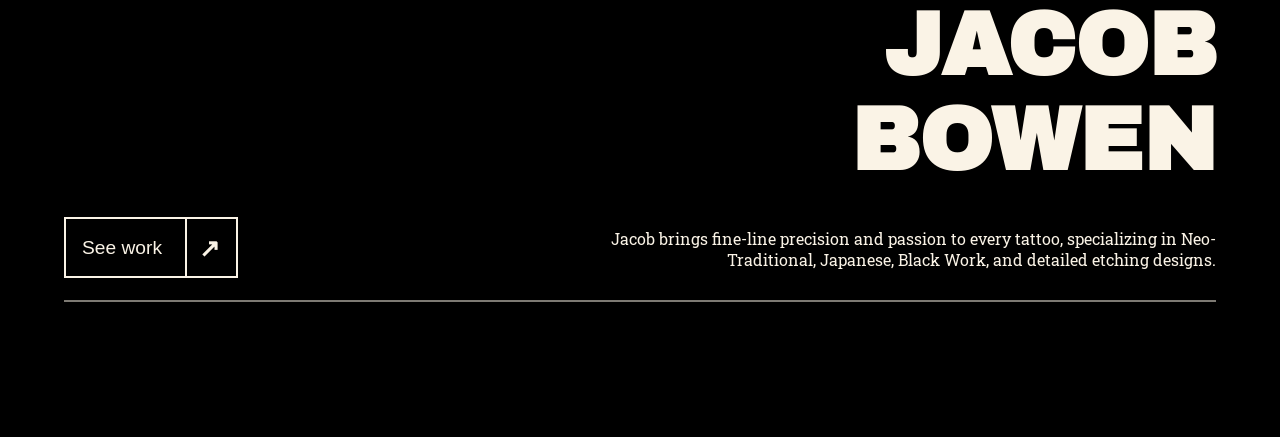
==== commit 17ae0bc0: "finsihed artists and portfolios with animations and full responsive tmrw build booking and hopefully" ====
--- a/index.html
+++ b/index.html
@@ -210,14 +210,14 @@
                         </p>
                     </div>
 
-                    <button class="work-btn portfolio-1">
+                    <button class="work-btn" id="chris-btn">
                         <span class="btn-move">See work</span>
                         <span class="btn-arr">↗</span>
                     </button>
                 </div>
 
                 <div class="artists-content fade-in">
-                    <button class="work-btn portfolio-2">
+                    <button class="work-btn" id="jacob-btn">
                         <span class="btn-move">See work</span>
                         <span class="btn-arr">↗</span>
                     </button>
@@ -244,6 +244,16 @@
 
         </section>
     </footer>
+
+    <!--Portfolio Overlays-->
+    <div id="bg-overlay"></div>
+
+    <div class="portfolio-overlay" id="portfolio-overlay">
+
+        <button id="close-btn">X</button>
+
+        <iframe id="portfolio-frame" frameborder="0"></iframe>
+    </div>
 
     <link rel="stylesheet" href="https://unpkg.com/splitting/dist/splitting.css">
     <script src="https://unpkg.com/splitting/dist/splitting.min.js"></script>
--- a/style.css
+++ b/style.css
@@ -70,6 +70,7 @@
 
 a {
   text-decoration: none;
+  color: var(--clr-cream);
 }
 
 body {
@@ -693,7 +694,6 @@
   .text-box2 {
     width: 100%;
     text-align: left;
-    border: 2px solid;
   }
 
   .work-btn {
@@ -701,3 +701,201 @@
     justify-self: start;
   }
 }  
+
+
+/*===================
+      Portfolios    
+===================*/
+/*======index.html======*/
+
+#bg-overlay {
+  position: fixed;
+  inset: 0;
+  background: rgba(0,0,0,0.7);
+  z-index: 99;
+  visibility: hidden;
+  opacity: 0;
+}
+
+.portfolio-overlay {
+  position: fixed;
+  top: 0;
+  left: 0;
+  width: 100%;
+  height: 100vh;
+  background: #111;
+  z-index: 100;
+  visibility: hidden;
+}
+
+.portfolio-overlay iframe {
+  width: 100%;
+  height: 100%;
+  border: none;
+}
+
+#close-btn {
+  position: absolute;
+  top: 2rem;
+  right: 2rem;
+  background: none;
+  border: none;
+  color: white;
+  font-size: 1.5rem;
+  cursor: pointer;
+  z-index: 101;
+}
+
+/*====================*/
+
+.portfolio {
+  width: 100%;
+  height: 100%;
+  display: flex;
+  justify-content: center;
+  align-items: center;
+  background-color: var(--clr-bg);
+}
+
+.portfolio-container {
+  max-width: clamp( 200px, 90vw, 1300px);
+  width: 100%;
+  min-height: 100%;
+  margin-top: var(--space-2);
+  display: flex;
+  flex-direction: column;
+  align-items: start;
+}
+
+.portfolio h1 {
+  font-size: clamp(2.5rem, 8vw, 10rem);
+  font-family: var(--font-heading);
+}
+
+.style-list {
+  width: 100%;
+  display: flex;
+  gap: var(--space-4);
+  margin-top: var(--space-4);
+}
+
+.style-list h4 {
+  font-size: var(--text-md);
+  position: relative;
+  padding-right: var(--space-4);
+}
+
+.style-list h4::after {
+  content: "";
+  display: block;
+  background-color: var(--clr-cream);
+  width: 2px;
+  height: 100%;
+  position: absolute;
+  opacity: .5;
+  top: 0;
+  right: 0;
+}
+
+.style-list ul {
+  display: flex;
+  align-items: center;
+  gap: var(--space-6);
+  list-style: none;
+}
+
+.portfolio-gallery {
+  width: 100%;
+  display: flex;
+  flex-wrap: wrap;
+  margin-top: var(--space-8);
+}
+
+.small-images {
+  width: 50%;
+  display: grid;
+  grid-template-columns: repeat(auto-fit, minmax(150px, 1fr));
+  row-gap: var(--space-6);
+  column-gap: var(--space-4);
+  gap: var(--space-6);
+  margin-right: auto;
+}
+
+.small-images img {
+  width: 100%;
+  min-height: 200px;
+  background-color: var(--clr-muted);;
+}
+
+.big-img {
+  max-width: clamp(200px, 90vw, 400px);
+  min-height: 400px;
+  width: 100%;
+  background-color: var(--clr-muted);
+}
+
+footer {
+  width: 100%;
+  display: flex;
+  justify-content: space-between;
+  align-items: center;
+  margin-top: var(--space-4);
+}
+
+.portfolio-links {
+  display: flex;  
+  height: 100%;
+  gap: var(--space-6);
+  margin-left: var(--space-6);
+  font-size: var(--text-md);
+}
+
+.portfolio-links a {
+  position: relative;
+  padding: .5rem;
+}
+
+.portfolio-links a::after {
+  content: "";
+  display: block;
+  background-color: var(--clr-cream);
+  width: 100%;
+  height: 2px;
+  position: absolute;
+  opacity: .5;
+  bottom: 0;
+  right: 0;
+  transition: all .5s ease-in-out;
+  transform: scaleX(0);
+}
+
+.portfolio-links a:hover::after {
+  transform: scaleX(1);
+}
+
+.portfolio-cta {
+  font-size: var(--text-lg);
+  font-family: var(--font-heading);
+  color: var(--clr-cream);
+  background: transparent;
+  border: none;
+  cursor: pointer;
+  margin-right: var(--space-6);
+}
+
+@media (max-width: 600px) {
+  .small-images {
+    width: 100%;
+    margin-bottom: var(--space-6);
+  }
+
+  .portfolio-links {
+    margin-left: var(--space-3);
+    flex-direction: column;
+    gap: var(--space-2);
+  }
+
+  footer {
+    min-height: 13vh;
+  }
+}
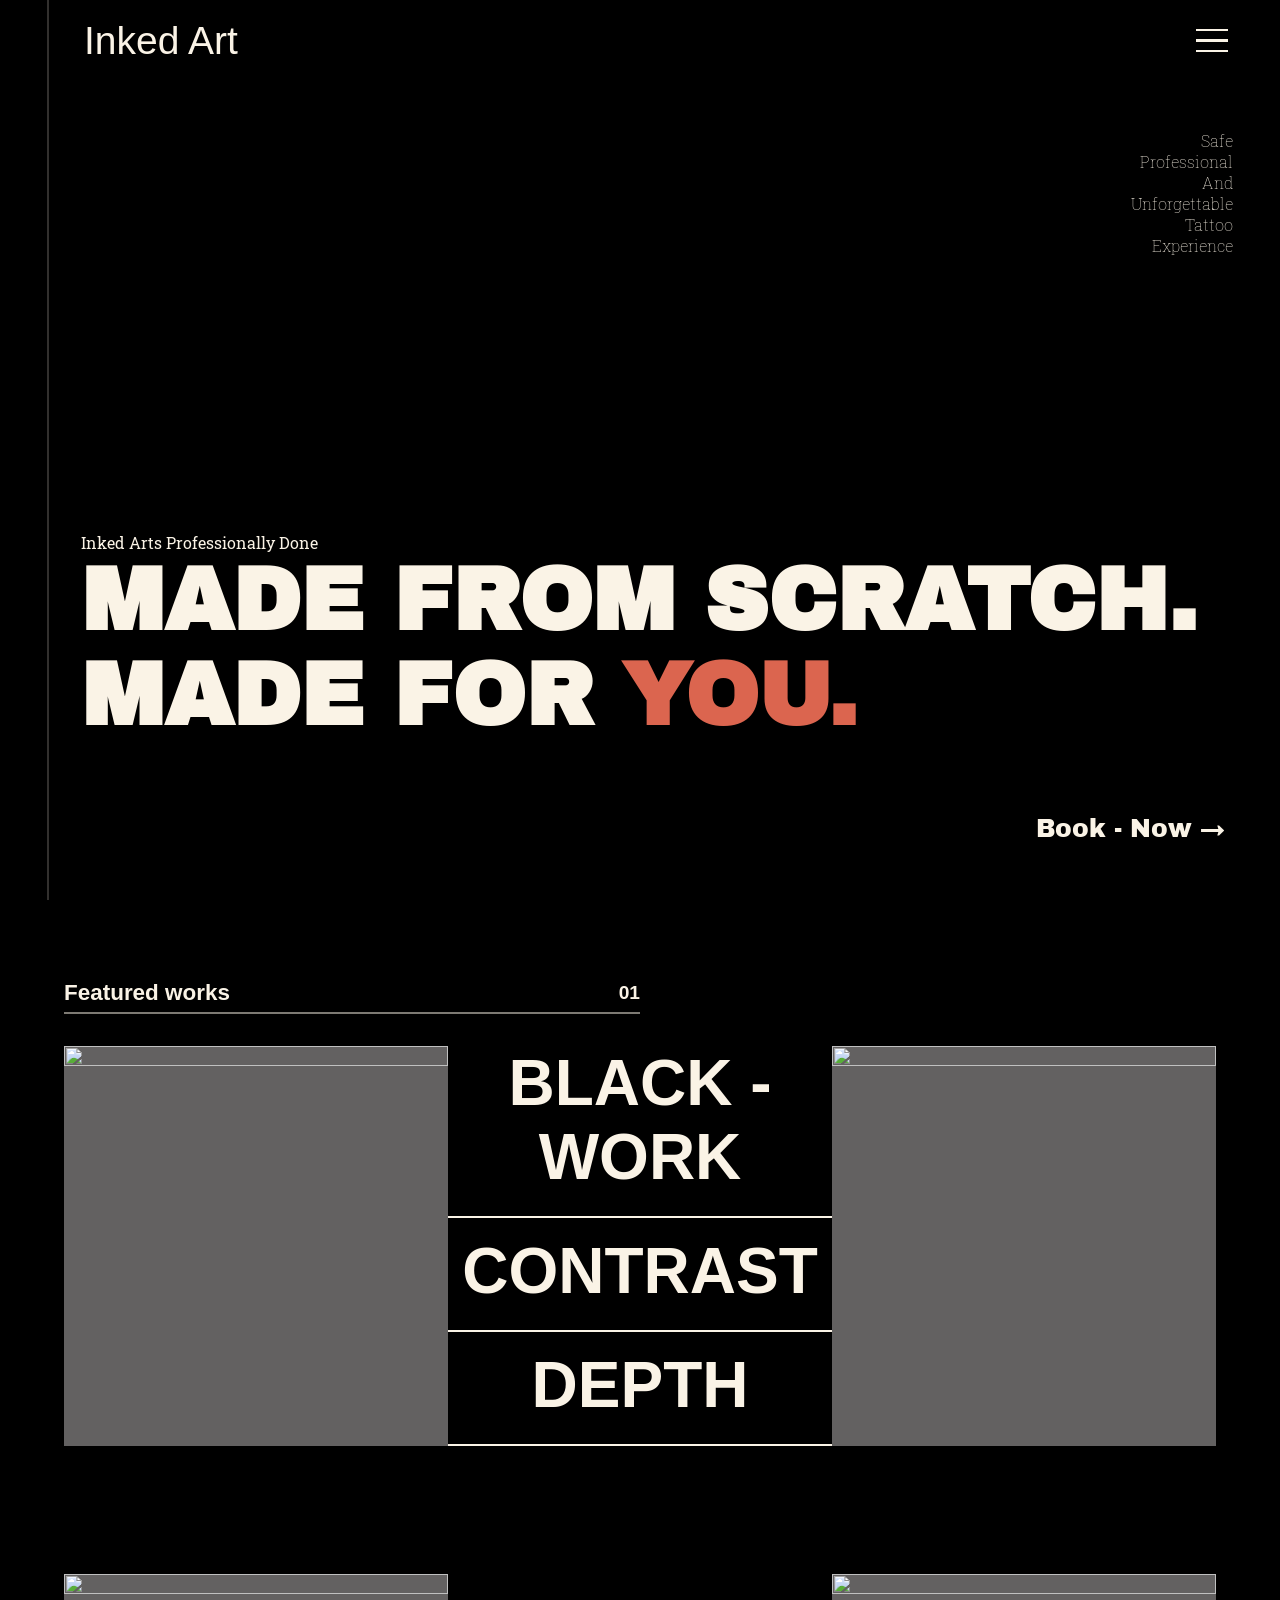
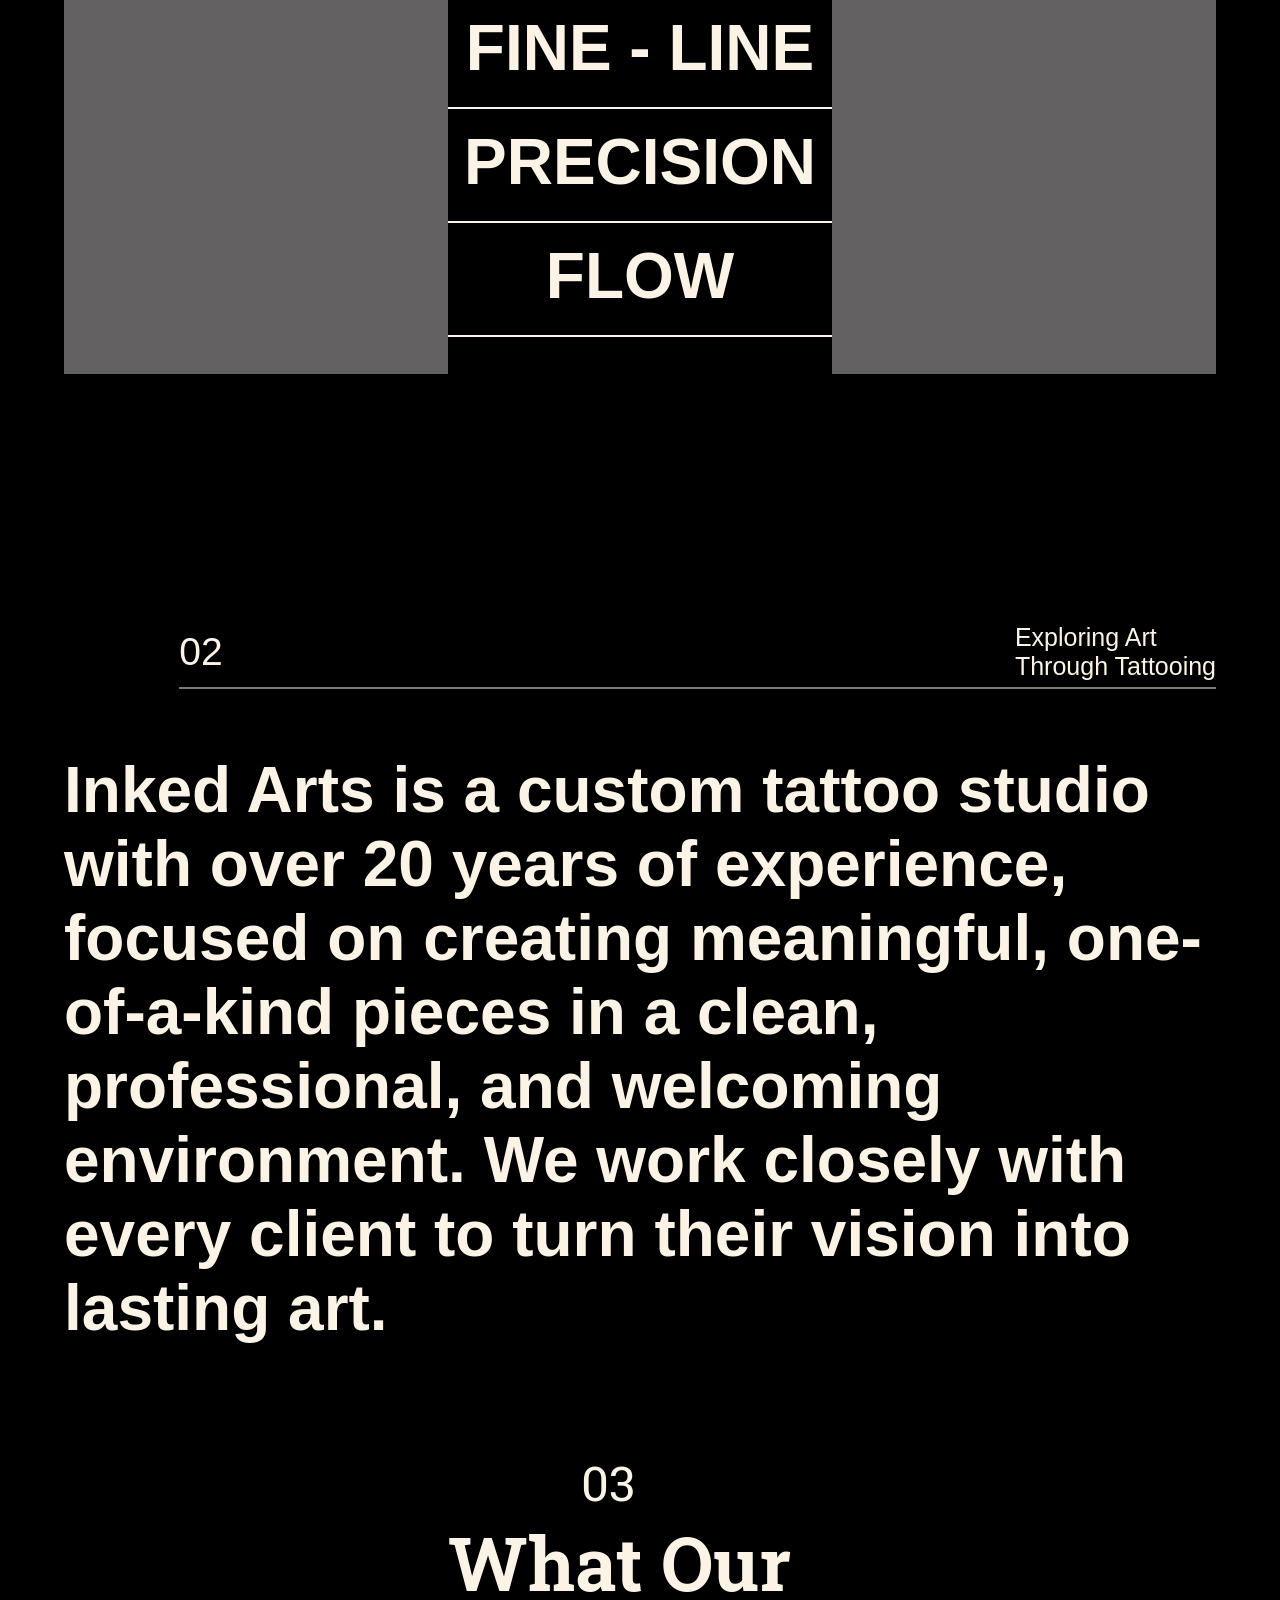
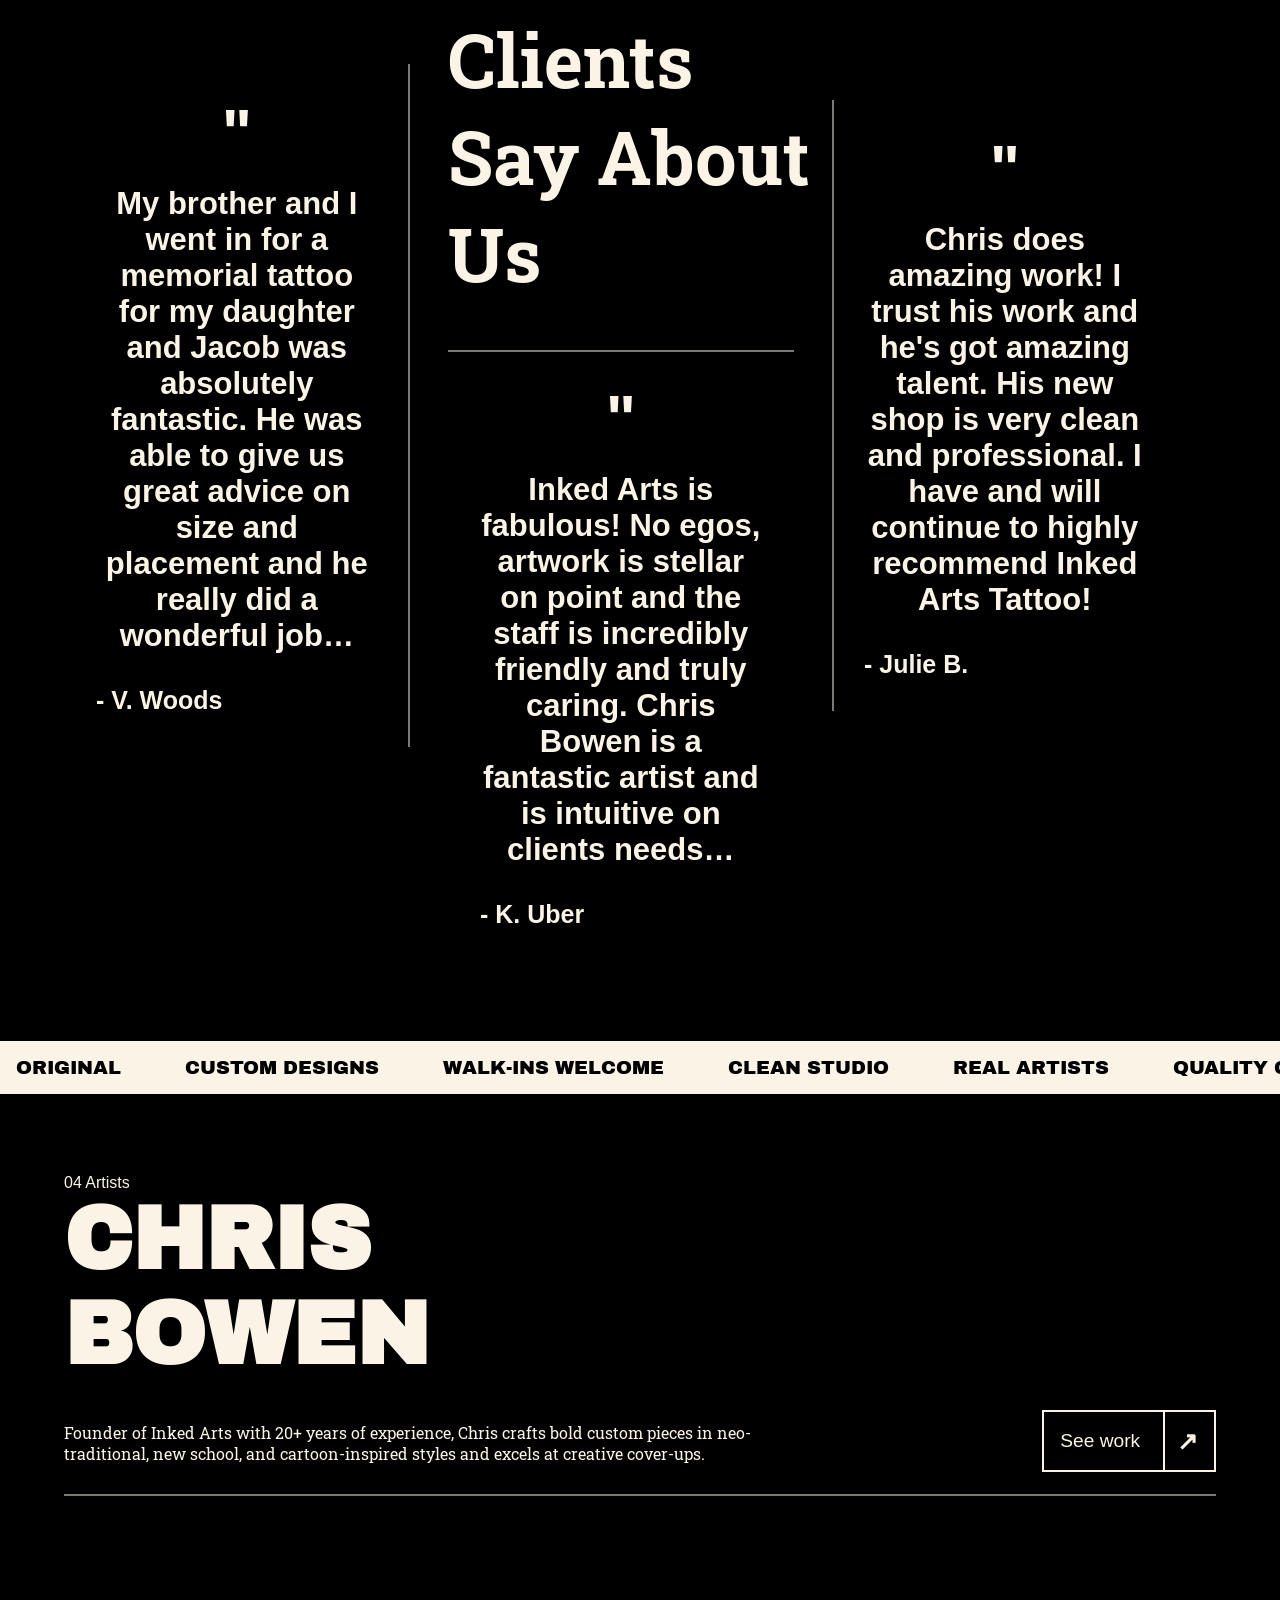
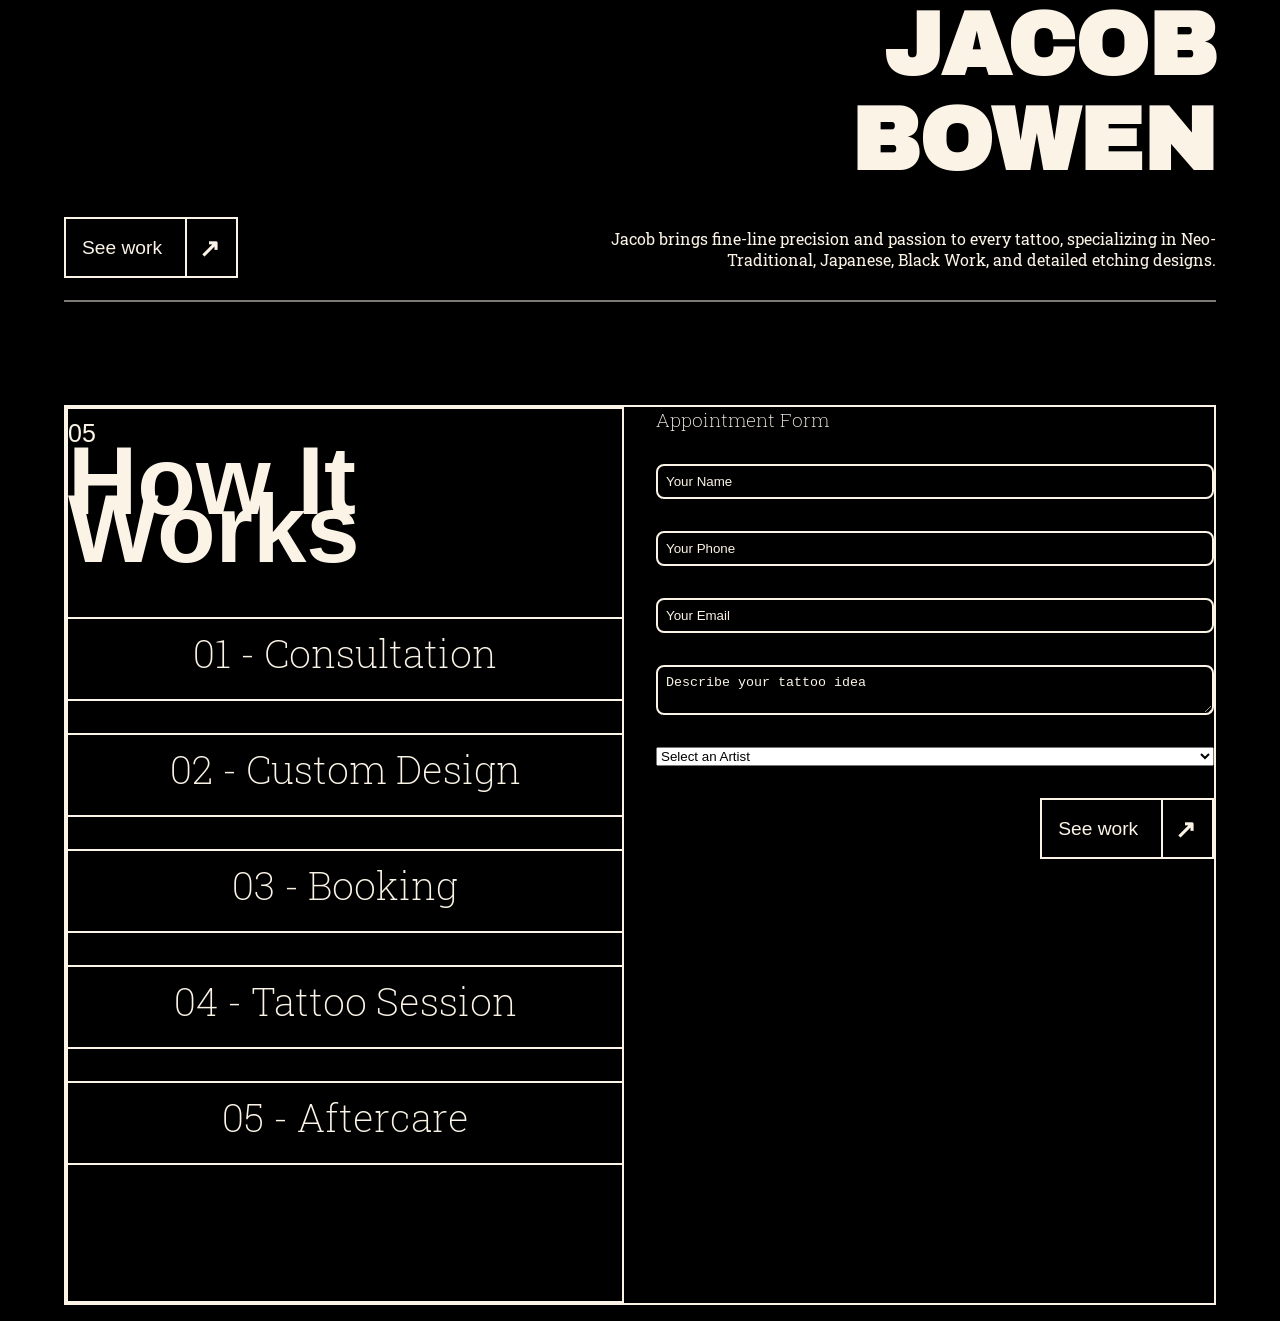
==== commit a0e7bea9: "worked abit on booking" ====
--- a/index.html
+++ b/index.html
@@ -235,7 +235,79 @@
         </section>
 
         <section id="how-it-works">
-
+            <div class="steps-container">
+            <div class="steps">
+                <div class="steps-title fade-in">
+                    <p>05</p>
+
+                    <h2>How It Works</h2>
+                </div>
+
+            <div class="step-card">
+                <div class="step-cardInner">
+                    <h4>01 - Consultation</h4>
+
+                    <p>Share your idea, size, and placement. We’ll guide you through the process.</p>
+                </div>
+            </div>
+            <div class="step-card">
+                <div class="step-cardInner">
+                    <h4>02 - Custom Design</h4>
+
+                    <p>Your artist creates a unique design tailored specifically to you. We refine the details together so the final concept reflects your style and fits your body perfectly.</p>
+                </div>
+            </div>
+            <div class="step-card">
+                <div class="step-cardInner">
+                    <h4>03 - Booking</h4>
+
+                    <p>Once the design is approved, we secure your appointment date and review preparation guidelines. A deposit confirms your session and locks in your spot.</p>
+                </div>
+            </div>
+            <div class="step-card">
+                <div class="step-cardInner">
+                    <h4>04 - Tattoo Session</h4>
+
+                    <p>On the day of your appointment, we finalize placement and sizing before starting. Our focus is precision, comfort, and delivering work that lasts.</p>
+                </div>
+            </div>
+            <div class="step-card">
+                <div class="step-cardInner">
+                    <h4>05 - Aftercare</h4>
+
+                    <p>We provide clear aftercare instructions to ensure proper healing and long-term quality. Following these steps helps your tattoo stay sharp and vibrant.</p>
+                </div>
+            </div>
+            </div>
+
+            <div class="booking">
+                <h4>Appointment Form</h4>
+
+                <form id="booking-form" method="" action="">
+                    <input type="text" name="name" placeholder="Your Name" required>
+
+                    <input type="tel" name="phone" placeholder="Your Phone">
+
+                    <input type="email" name="email" placeholder="Your Email" required>
+
+                    <textarea name="message" placeholder="Describe your tattoo idea"></textarea>
+
+                    <select name="artist">
+                        <option value="">Select an Artist</option>
+                        
+                        <option value="chris">Chris Bowen</option>
+
+                        <option value="jacob">Jacob Bowen</option>
+
+                        <option value="no-preference">No Preference</option>
+                    </select>
+
+                    <button type="submit">
+                        <span class="btn-move">See work</span>
+                        <span class="btn-arr">↗</span>
+                    </button>
+                </form>
+            </div>
         </section>
     </main>
 
--- a/style.css
+++ b/style.css
@@ -750,7 +750,7 @@
 
 .portfolio {
   width: 100%;
-  height: 100%;
+  height: 90%;
   display: flex;
   justify-content: center;
   align-items: center;
@@ -761,7 +761,6 @@
   max-width: clamp( 200px, 90vw, 1300px);
   width: 100%;
   min-height: 100%;
-  margin-top: var(--space-2);
   display: flex;
   flex-direction: column;
   align-items: start;
@@ -808,7 +807,7 @@
   width: 100%;
   display: flex;
   flex-wrap: wrap;
-  margin-top: var(--space-8);
+  margin-top: var(--space-6);
 }
 
 .small-images {
@@ -839,7 +838,7 @@
   display: flex;
   justify-content: space-between;
   align-items: center;
-  margin-top: var(--space-4);
+  margin-top: var(--space-2);
 }
 
 .portfolio-links {
@@ -898,4 +897,143 @@
   footer {
     min-height: 13vh;
   }
+}
+
+/*====================
+      Steps
+=======================*/
+
+#how-it-works {
+  width: 100%;
+  height: 100vh;
+  display: flex;
+  justify-content: center;
+  align-items: center;
+  background-color: var(--clr-bg);
+  position: relative;
+  z-index: 5;
+}
+
+.steps-container {
+  max-width: clamp( 200px, 90vw, 1300px);
+  width: 100%;
+  height: 100%;
+  display: grid;
+  grid-template-columns: 1fr 1fr;
+  gap: var(--space-4);
+  border: 2px solid;
+}
+
+.steps {
+  display: flex;
+  flex-direction: column;
+  gap: var(--space-4);
+  border: 2px solid;
+}
+
+.steps-title {
+  font-size: var(--text-4xl);
+  line-height: 3rem;
+  font-family: var(--font-subhead);
+  margin-bottom: var(--space-4);
+}
+
+.steps-title p {
+  font-size: var(--text-lg);
+}
+
+.step-card {
+  display: flex;
+  flex-direction: column;
+  border-top: 2px solid;
+  border-bottom: 2px solid;
+  gap: var(--space-4);
+  overflow: hidden;
+  cursor: pointer;
+  transition: all .5s ease-in-out;
+}
+
+.step-card:hover {
+  background-color: var(--clr-cream);
+  color: var(--clr-bg);
+  transform: scale(1.05);
+}
+
+.step-cardInner {
+  height: 80px;
+  display: flex;
+  flex-direction: column;
+}
+
+.step-card h4 {
+  font-size: var(--text-2xl);
+  font-weight: 200;
+  text-align: center;
+  margin-top: var(--space-1);
+  margin-bottom: var(--space-2);
+}
+
+.step-card p {
+  margin-bottom: var(--space-4);
+  text-align: center;
+  width: 80%;
+  margin-left: auto;
+  margin-right: auto;
+}
+
+.booking h4 {
+  font-size: var(--text-md);
+  font-weight: 200;
+  margin-bottom: var(--space-4);
+}
+
+#booking-form {
+  display: flex;
+  flex-direction: column;
+  gap: var(--space-4);
+}
+
+#booking-form input {
+  background: transparent;
+  border: 2px solid var(--clr-cream);
+  padding: var(--space-1);
+  border-radius: .5rem;
+}
+
+#booking-form input::placeholder, #booking-form textarea::placeholder {
+
+  color: var(--clr-cream);
+}
+
+#booking-form textarea {
+  background: transparent;
+  border: 2px solid var(--clr-cream);
+  padding: var(--space-1);
+  border-radius: .5rem;
+}
+
+#booking-form button {
+  padding: 1rem 0 1rem 1rem;
+  align-self: end;
+  font-size: var(--text-md);
+  margin-bottom: var(--space-3);
+  border: 2px solid var(--clr-cream);
+  background: transparent;
+  color: var(--clr-cream);
+  display: flex;
+  justify-content: center;
+  align-items: center;
+  position: relative;
+  cursor: pointer;
+}
+
+#booking-form button::after {
+  content: "";
+  display: block;
+  background-color: var(--clr-cream);
+  width: 2px;
+  height: 100%;
+  position: absolute;
+  bottom: 0;
+  left: 70%;
 }
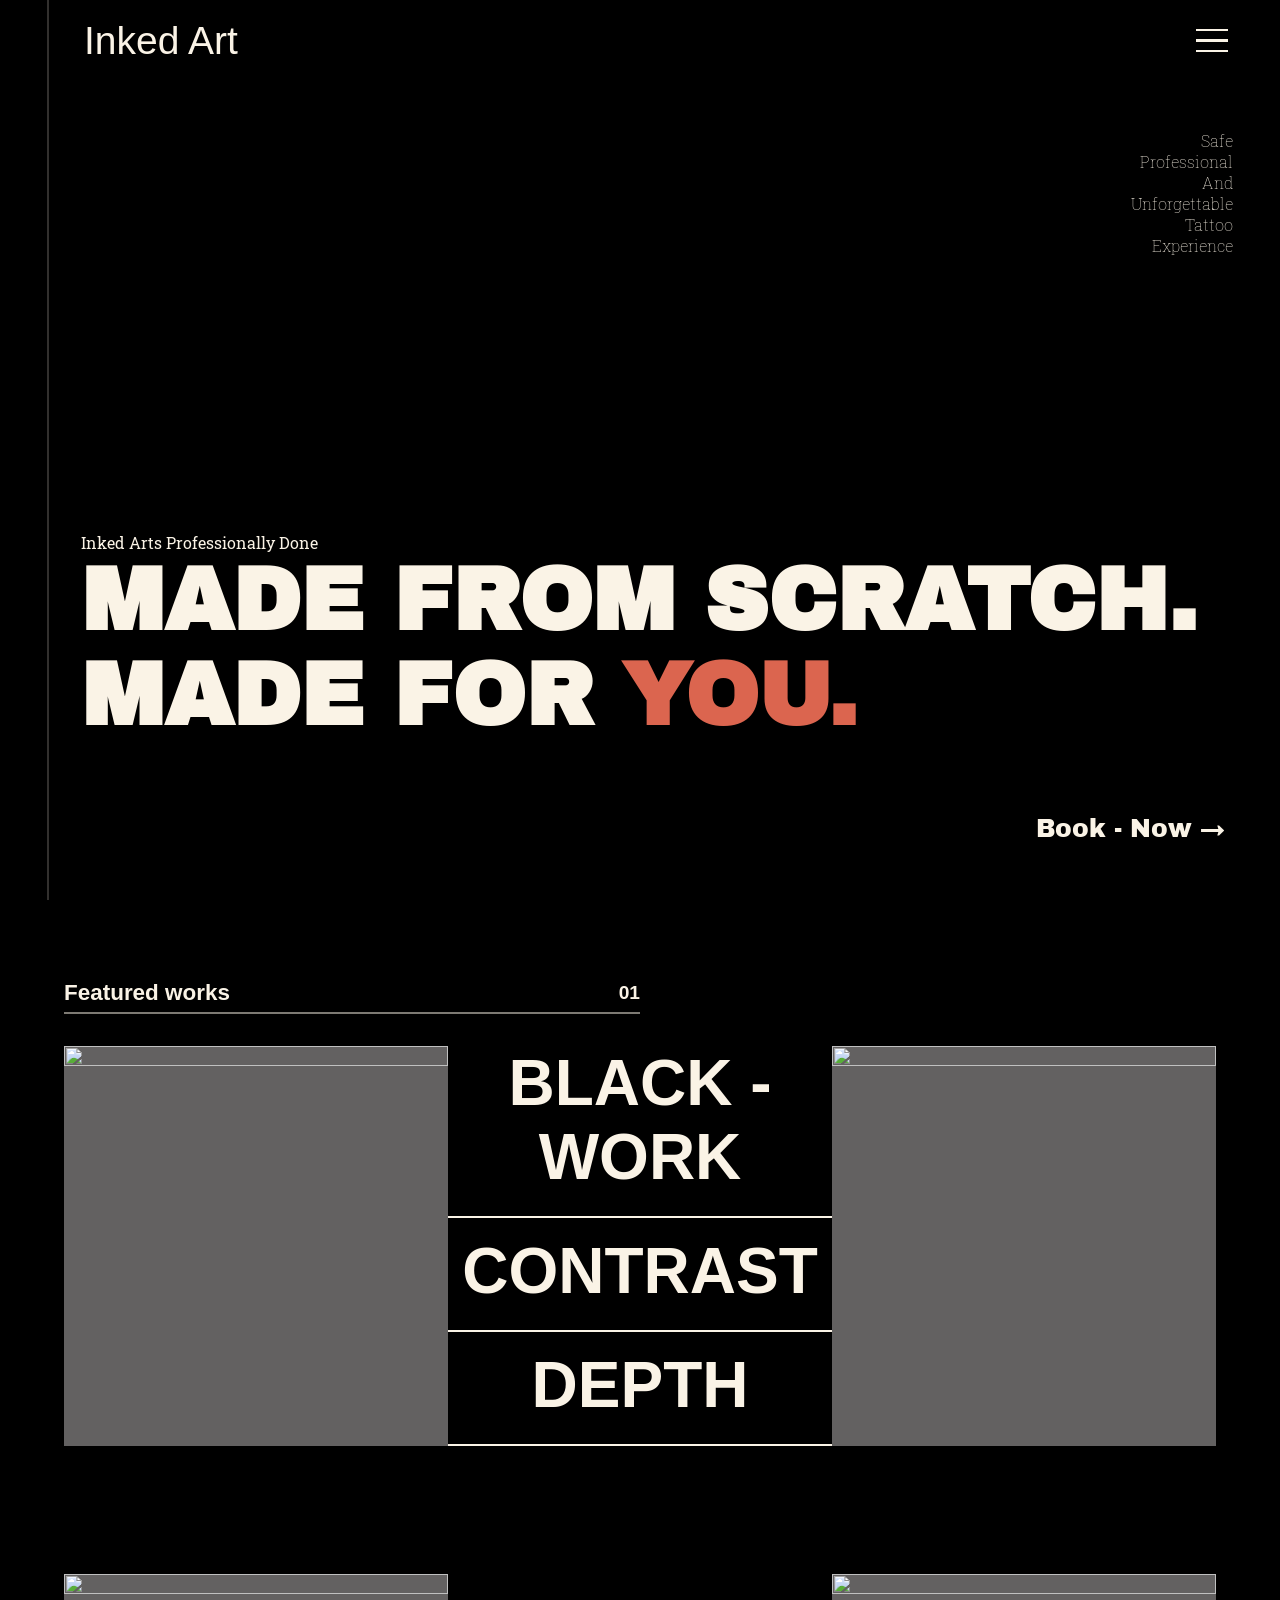
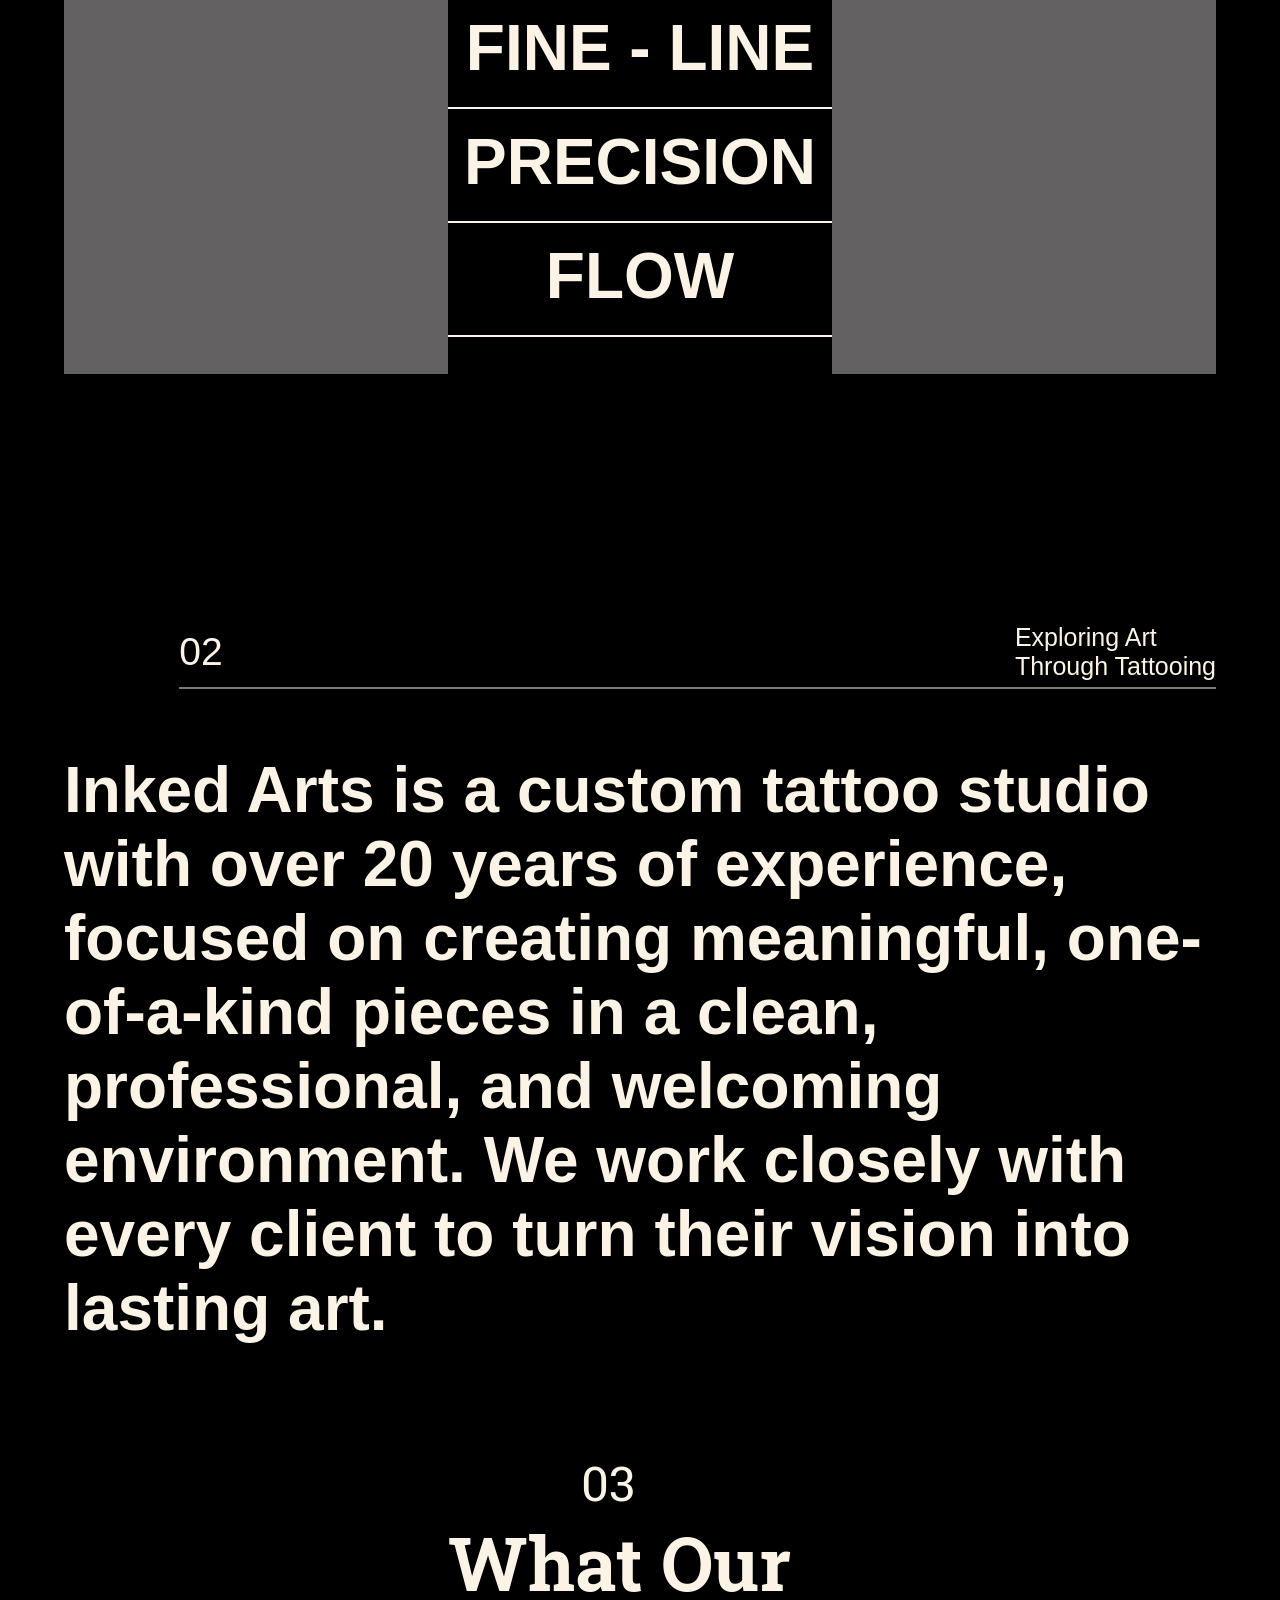
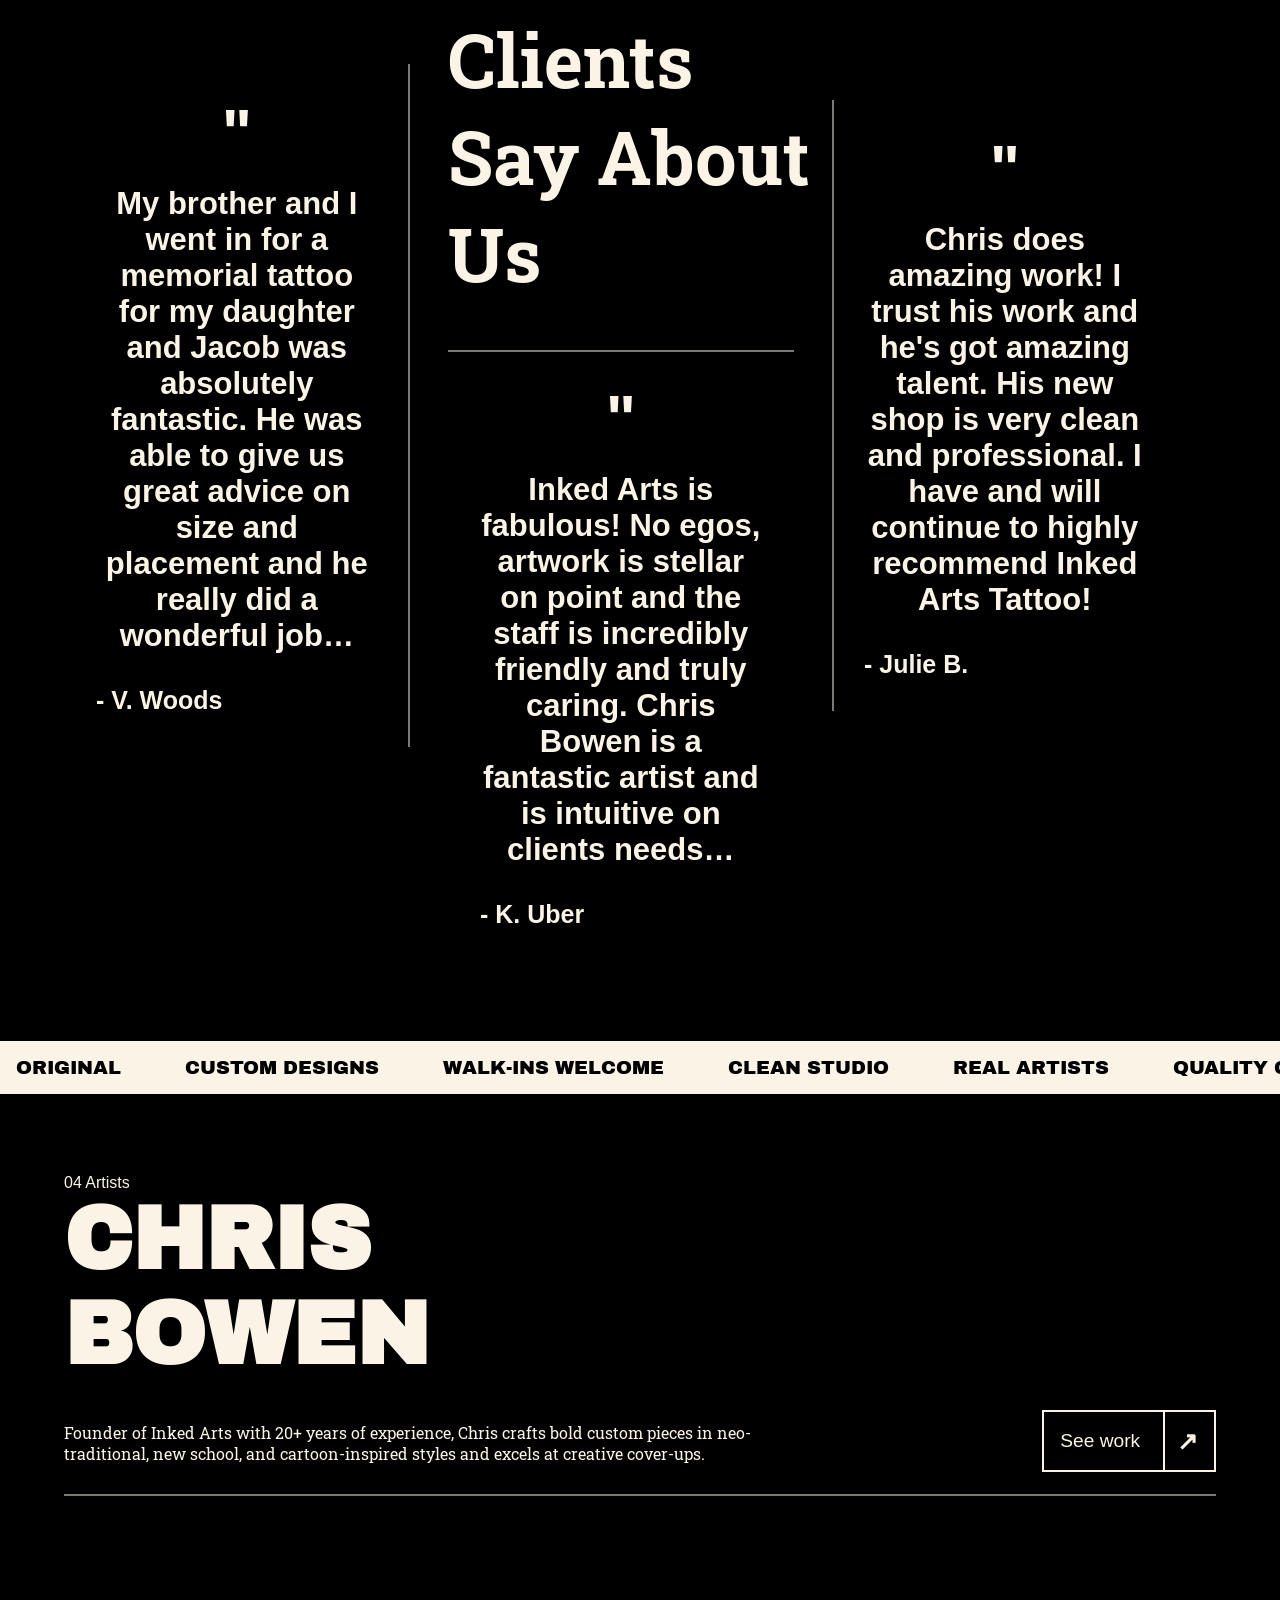
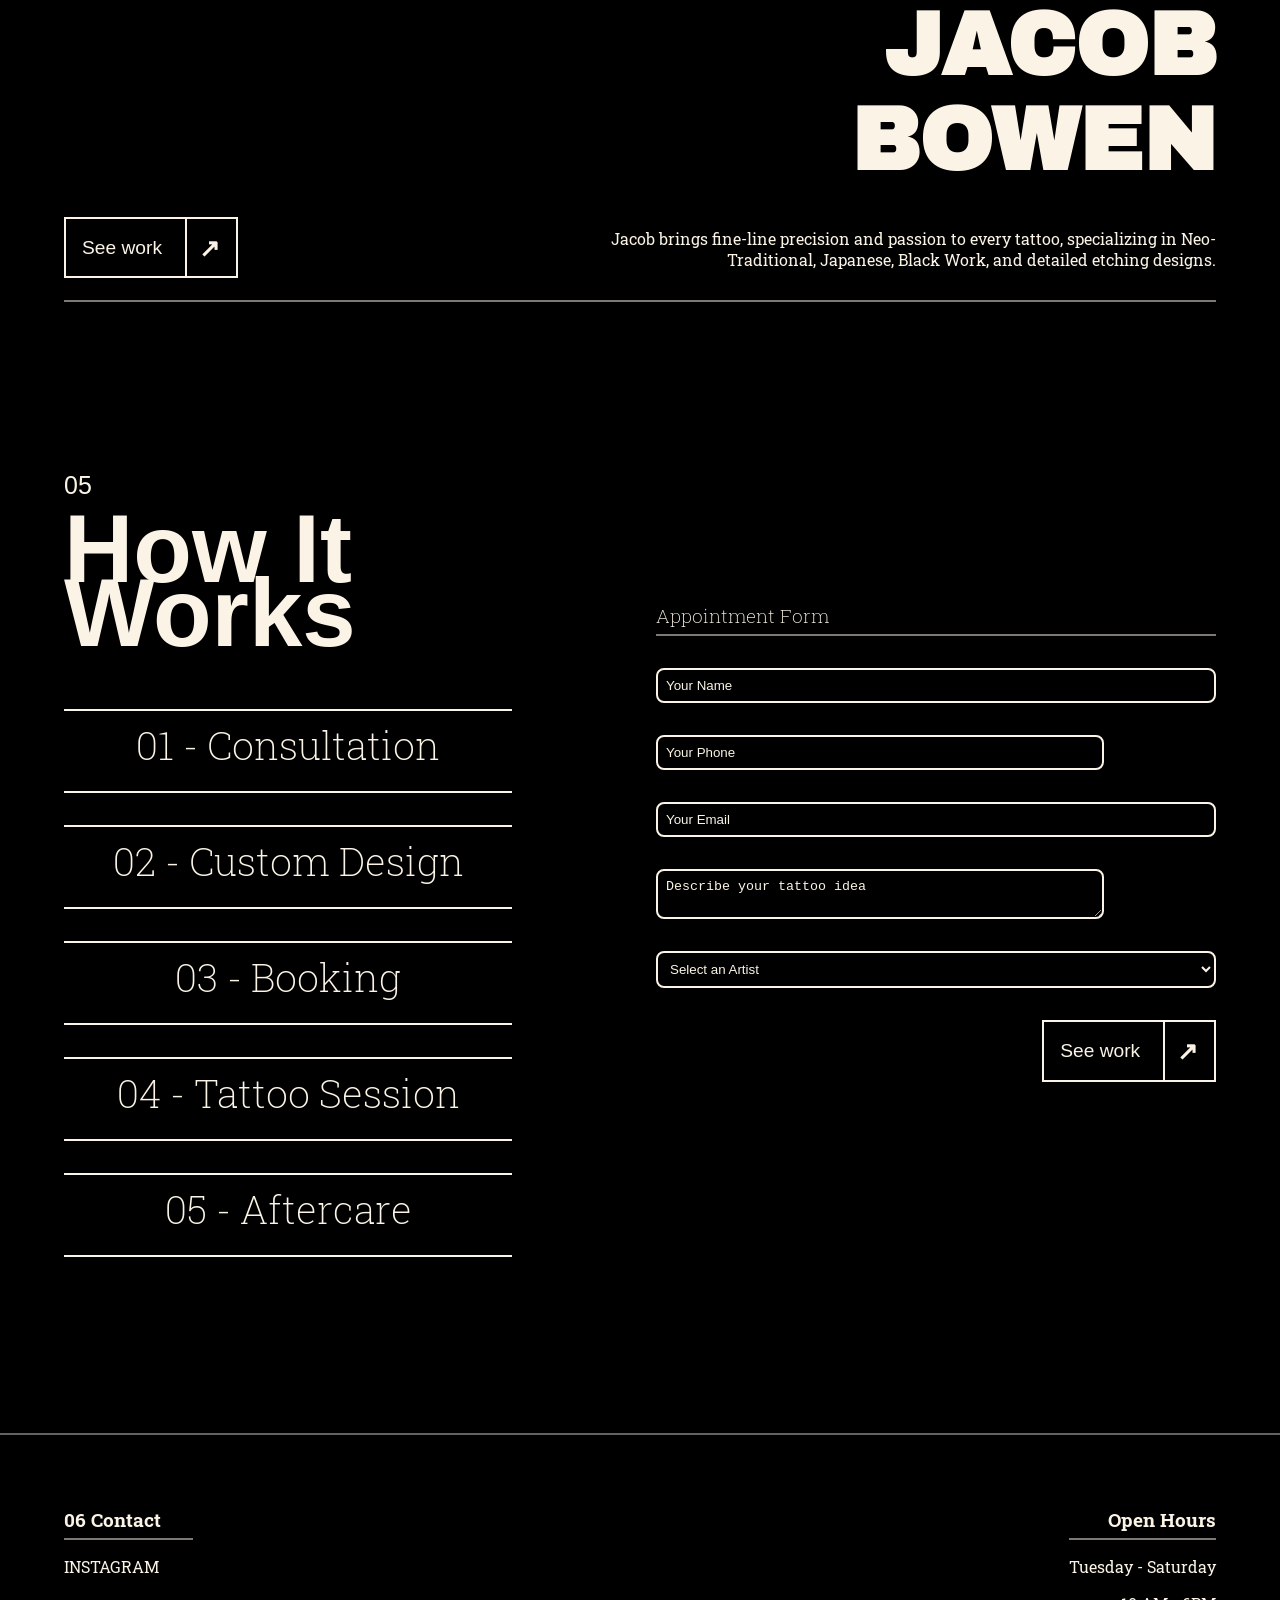
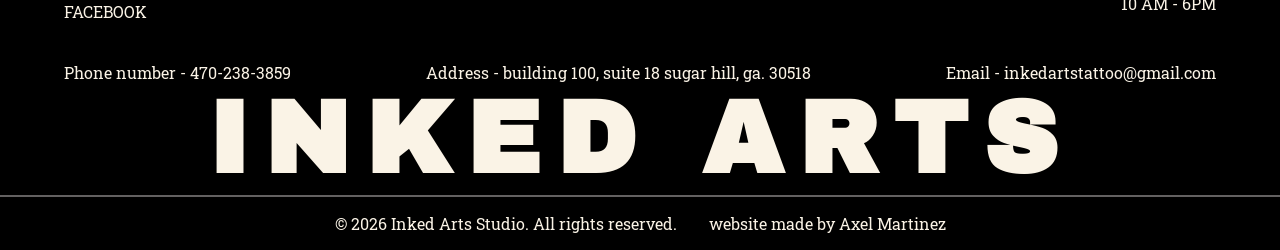
==== commit 00ad7fe1: "finsihed contact full responsive webiste is ready need to check for bugs" ====
--- a/index.html
+++ b/index.html
@@ -24,17 +24,18 @@
 
         <div class="menu">
             <ul data-splitting>
-                <li><a class="nav-item">Home</a></li>
-                <li><a class="nav-item">Gallery</a></li>
-                <li><a class="nav-item">About</a></li>
-                <li><a class="nav-item">Booking</a></li>
-                <li><a class="nav-item">Testimonials</a></li>
-                <li><a class="nav-item">Contact</a></li>
+                <li><a href="#main" class="nav-item">Home</a></li>
+                <li><a href="#gallery" class="nav-item">Gallery</a></li>
+                <li><a href="#artists" class="nav-item">Artists</a></li>
+                <li><a href="#about" class="nav-item">About</a></li>
+                <li><a href="#how-it-works" class="nav-item">Booking</a></li>
+                <li><a href="#testimonial" class="nav-item">Testimonials</a></li>
+                <li><a href="#contact" class="nav-item">Contact</a></li>
             </ul>
         </div>
     </header>
 
-    <main>
+    <main id="main">
         <section id="hero">
             <video autoplay muted loop class="bg-video">
                 <source src="assets/MOSHED-2026-2-19-12-57-47-ezgif.com-gif-to-mp4-converter (1).mp4" type="video/mp4">
@@ -286,11 +287,11 @@
                 <form id="booking-form" method="" action="">
                     <input type="text" name="name" placeholder="Your Name" required>
 
-                    <input type="tel" name="phone" placeholder="Your Phone">
+                    <input class="input-small" type="tel" name="phone" placeholder="Your Phone">
 
                     <input type="email" name="email" placeholder="Your Email" required>
 
-                    <textarea name="message" placeholder="Describe your tattoo idea"></textarea>
+                    <textarea class="input-small" name="message" placeholder="Describe your tattoo idea"></textarea>
 
                     <select name="artist">
                         <option value="">Select an Artist</option>
@@ -302,7 +303,7 @@
                         <option value="no-preference">No Preference</option>
                     </select>
 
-                    <button type="submit">
+                    <button class="work-btn" type="submit">
                         <span class="btn-move">See work</span>
                         <span class="btn-arr">↗</span>
                     </button>
@@ -311,9 +312,45 @@
         </section>
     </main>
 
-    <footer>
+    <footer id="index-footer">
         <section id="contact">
-
+            <div class="contact-container">
+                <div class="contact-info">
+                    <div class="contact-link">
+                        <h4>06 Contact</h4>
+                        
+                        <a href="">INSTAGRAM</a>
+
+                        <a href="">FACEBOOK</a>
+                    </div>
+
+                    <div class="studio-hours">
+                        <h4>Open Hours</h4>
+
+                        <p>Tuesday - Saturday</p>
+
+                        <p>10 AM - 6PM</p>
+                    </div>
+                </div>
+
+                <div class="footer-title">
+                    <div class="extra-info">
+                        <a href="">Phone number - 470-238-3859</a>
+
+                        <p>Address - building 100, suite 18 sugar hill, ga. 30518</p>
+
+                        <a href="">Email - inkedartstattoo@gmail.com</a>
+                    </div>
+
+                    <h1>INKED ARTS</h1>
+                </div>
+            </div>  
+        </section>
+
+        <section id="copyright">
+            <p>© 2026 Inked Arts Studio. All rights reserved. </p>
+
+            <p>website made by <a>Axel Martinez</a></p>
         </section>
     </footer>
 
--- a/style.css
+++ b/style.css
@@ -62,6 +62,10 @@
 /*================================
               misc
 ================================*/
+html {
+  scroll-behavior: smooth;
+}
+
 * {
   box-sizing: border-box;
   margin: 0;
@@ -905,7 +909,7 @@
 
 #how-it-works {
   width: 100%;
-  height: 100vh;
+  min-height: 100vh;
   display: flex;
   justify-content: center;
   align-items: center;
@@ -921,19 +925,17 @@
   display: grid;
   grid-template-columns: 1fr 1fr;
   gap: var(--space-4);
-  border: 2px solid;
 }
 
 .steps {
   display: flex;
   flex-direction: column;
   gap: var(--space-4);
-  border: 2px solid;
 }
 
 .steps-title {
   font-size: var(--text-4xl);
-  line-height: 3rem;
+  line-height: 4rem;
   font-family: var(--font-subhead);
   margin-bottom: var(--space-4);
 }
@@ -943,6 +945,7 @@
 }
 
 .step-card {
+  width: 80%;
   display: flex;
   flex-direction: column;
   border-top: 2px solid;
@@ -981,10 +984,28 @@
   margin-right: auto;
 }
 
+.booking {
+  align-self: center;
+}
+
 .booking h4 {
   font-size: var(--text-md);
   font-weight: 200;
   margin-bottom: var(--space-4);
+  position: relative;
+  padding-bottom: .5rem;
+}
+
+.booking h4::after {
+  content: "";
+  display: block;
+  background-color: var(--clr-cream);
+  width: 100%;
+  height: 2px;
+  opacity: .5;
+  position: absolute;
+  bottom: 0;
+  left: 0;
 }
 
 #booking-form {
@@ -998,10 +1019,10 @@
   border: 2px solid var(--clr-cream);
   padding: var(--space-1);
   border-radius: .5rem;
+  color: var(--clr-cream);
 }
 
 #booking-form input::placeholder, #booking-form textarea::placeholder {
-
   color: var(--clr-cream);
 }
 
@@ -1036,4 +1057,167 @@
   position: absolute;
   bottom: 0;
   left: 70%;
-}+}
+
+#booking-form select {
+  background: transparent;
+  border: 2px solid var(--clr-cream);
+  padding: var(--space-1);
+  border-radius: .5rem;
+  color: var(--clr-cream);
+}
+
+#booking-form select option {
+  background: var(--clr-bg);
+  border: none;
+  padding: var(--space-1);
+  color: var(--clr-cream);
+}
+
+.input-small {
+  width: 80%;
+}
+
+@media (max-width: 600px) {
+  .steps-container {
+    grid-template-columns: 1fr;
+  }
+
+  .step-card {
+    width: 100%;
+  }
+
+  .step-card h4 {
+    margin-top: var(--space-3);
+    margin-bottom: var(--space-2);
+  }
+}
+
+/*======================
+      Footer
+======================*/
+
+#index-footer {
+  display: flex;
+  flex-direction: column;
+  margin-top: var(--space-20);
+  position: relative;
+}
+
+#contact {
+  background-color: var(--clr-bg);
+  display: flex;
+  justify-content: center;
+  min-height: auto;
+  padding-top: var(--space-8);
+  width: 100%;
+  border-top: 2px solid var(--clr-muted);
+}
+
+.contact-container {
+  display: flex;
+  flex-direction: column;
+  max-width: clamp( 200px, 90vw, 1300px);
+  width: 100%;
+  gap: var(--space-4);
+}
+
+.contact-info {
+  display: flex;
+  justify-content: space-between;
+  width: 100%;
+}
+
+.contact-info h4 {
+  font-size: var(--text-md);
+  position: relative;
+  padding-bottom: var(--space-1);
+}
+
+.contact-info h4::after {
+  content: "";
+  display: block;
+  background-color: var(--clr-cream);
+  width: 100%;
+  height: 2px;
+  opacity: .5;
+  position: absolute;
+  bottom: 0;
+  left: 0;
+}
+
+.contact-link {
+  display: flex;
+  flex-direction: column;
+  gap: var(--space-2);
+  margin-top: var(--space-1);
+}
+
+.contact-link h4 {
+  padding-right: var(--space-4);
+}
+
+.contact-link a {
+  position: relative;
+  padding-bottom: var(--space-1);
+}
+
+.contact-link a::after {
+  content: "";
+  display: block;
+  background-color: var(--clr-cream);
+  width: 100%;
+  height: 2px;
+  position: absolute;
+  opacity: .5;
+  bottom: 0;
+  right: 0;
+  transition: all .5s ease-in-out;
+  transform: scaleX(0);
+}
+
+.contact-link a:hover::after {
+  transform: scaleX(1);
+}
+
+.studio-hours{
+  display: flex;
+  flex-direction: column;
+  gap: var(--space-2);
+  margin-top: var(--space-1);
+  text-align: right;
+}
+
+.extra-info {
+  display: flex;
+  justify-content: space-between;;
+}
+
+.footer-title h1 {
+  font-size: clamp(2.5rem, 8vw, 10rem);
+  text-align: center;
+  font-family: var(--font-heading);
+  letter-spacing: 1rem;
+}
+
+#copyright {
+  width: 100%;
+  display: flex;
+  justify-content: center;
+  gap: var(--space-4);
+  align-items: center;
+  padding: var(--space-2);
+  border-top: 2px solid var(--clr-muted);
+}
+
+@media (max-width: 600px) {
+  .extra-info {
+    flex-direction: column;
+    gap: var(--space-2);
+  }
+
+  .footer-title h1 {
+    letter-spacing: 0.5rem;
+    margin-top: var(--space-4);
+  }
+}
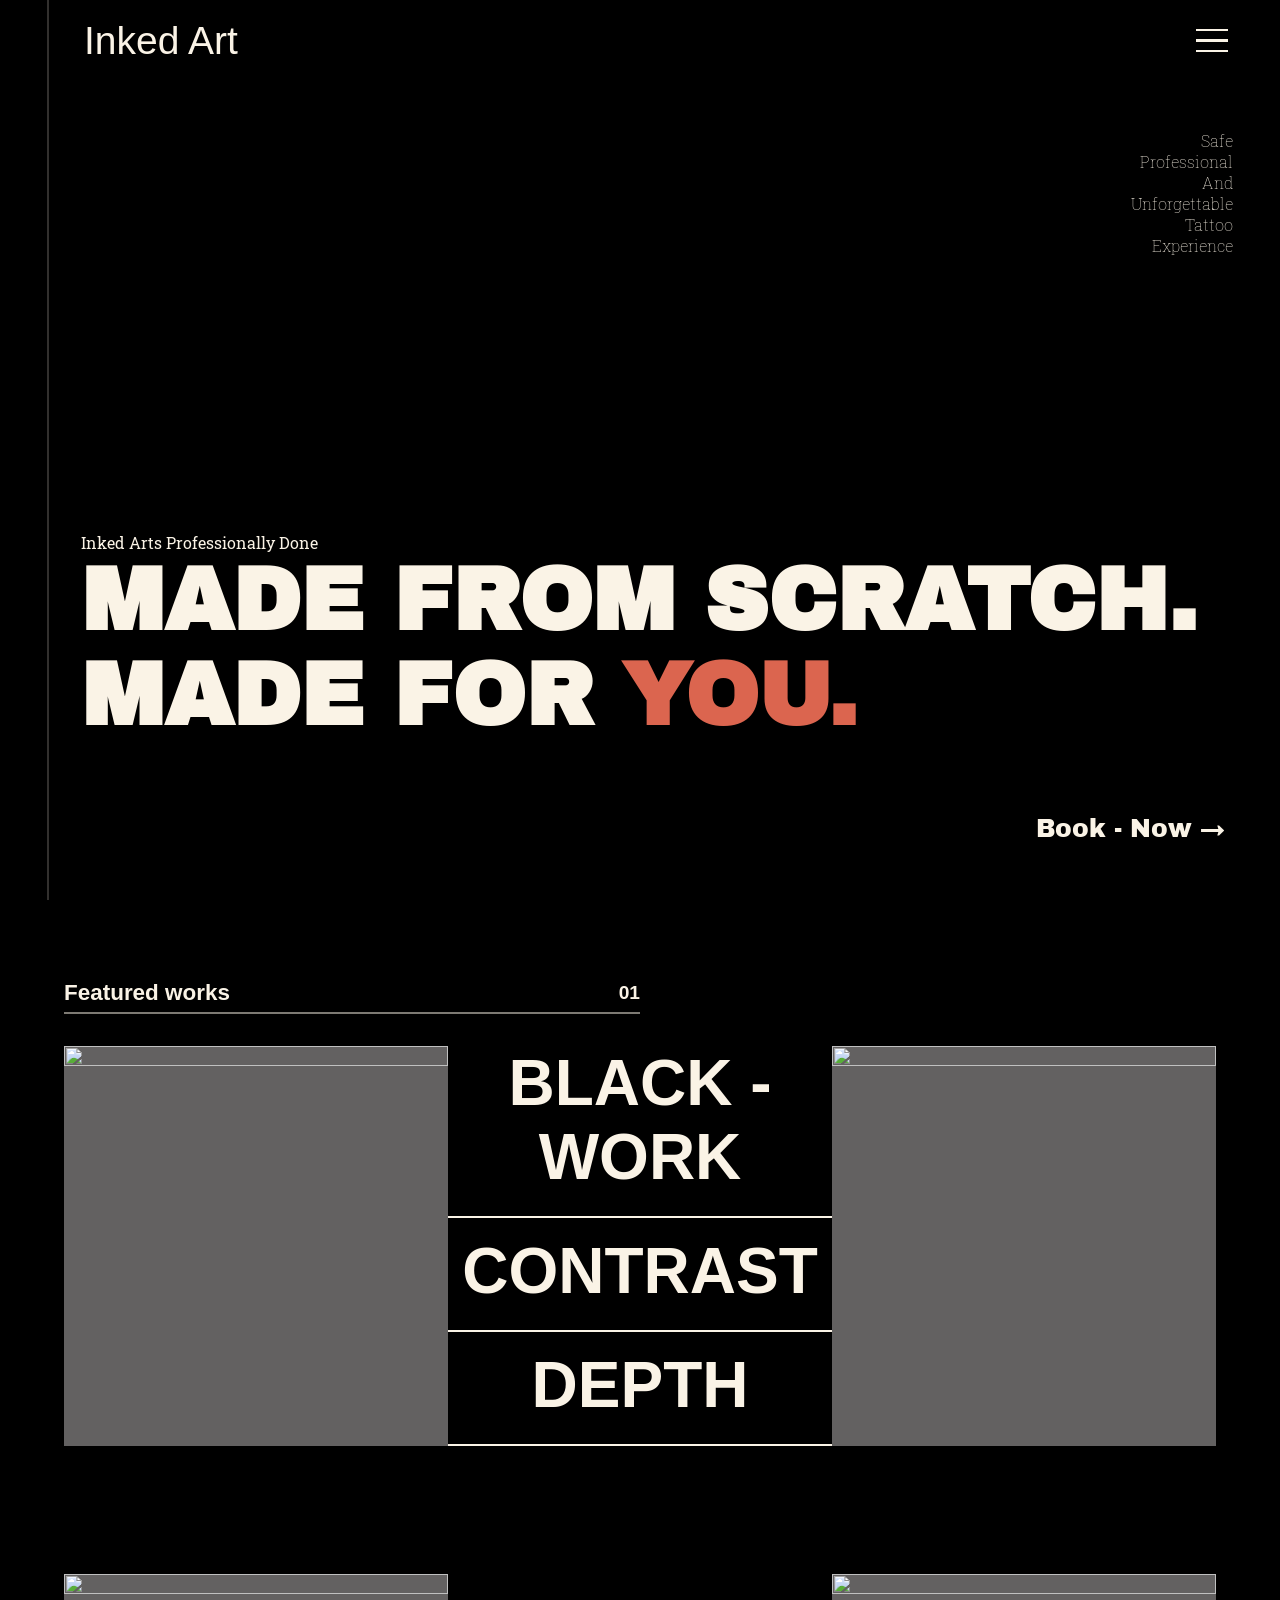
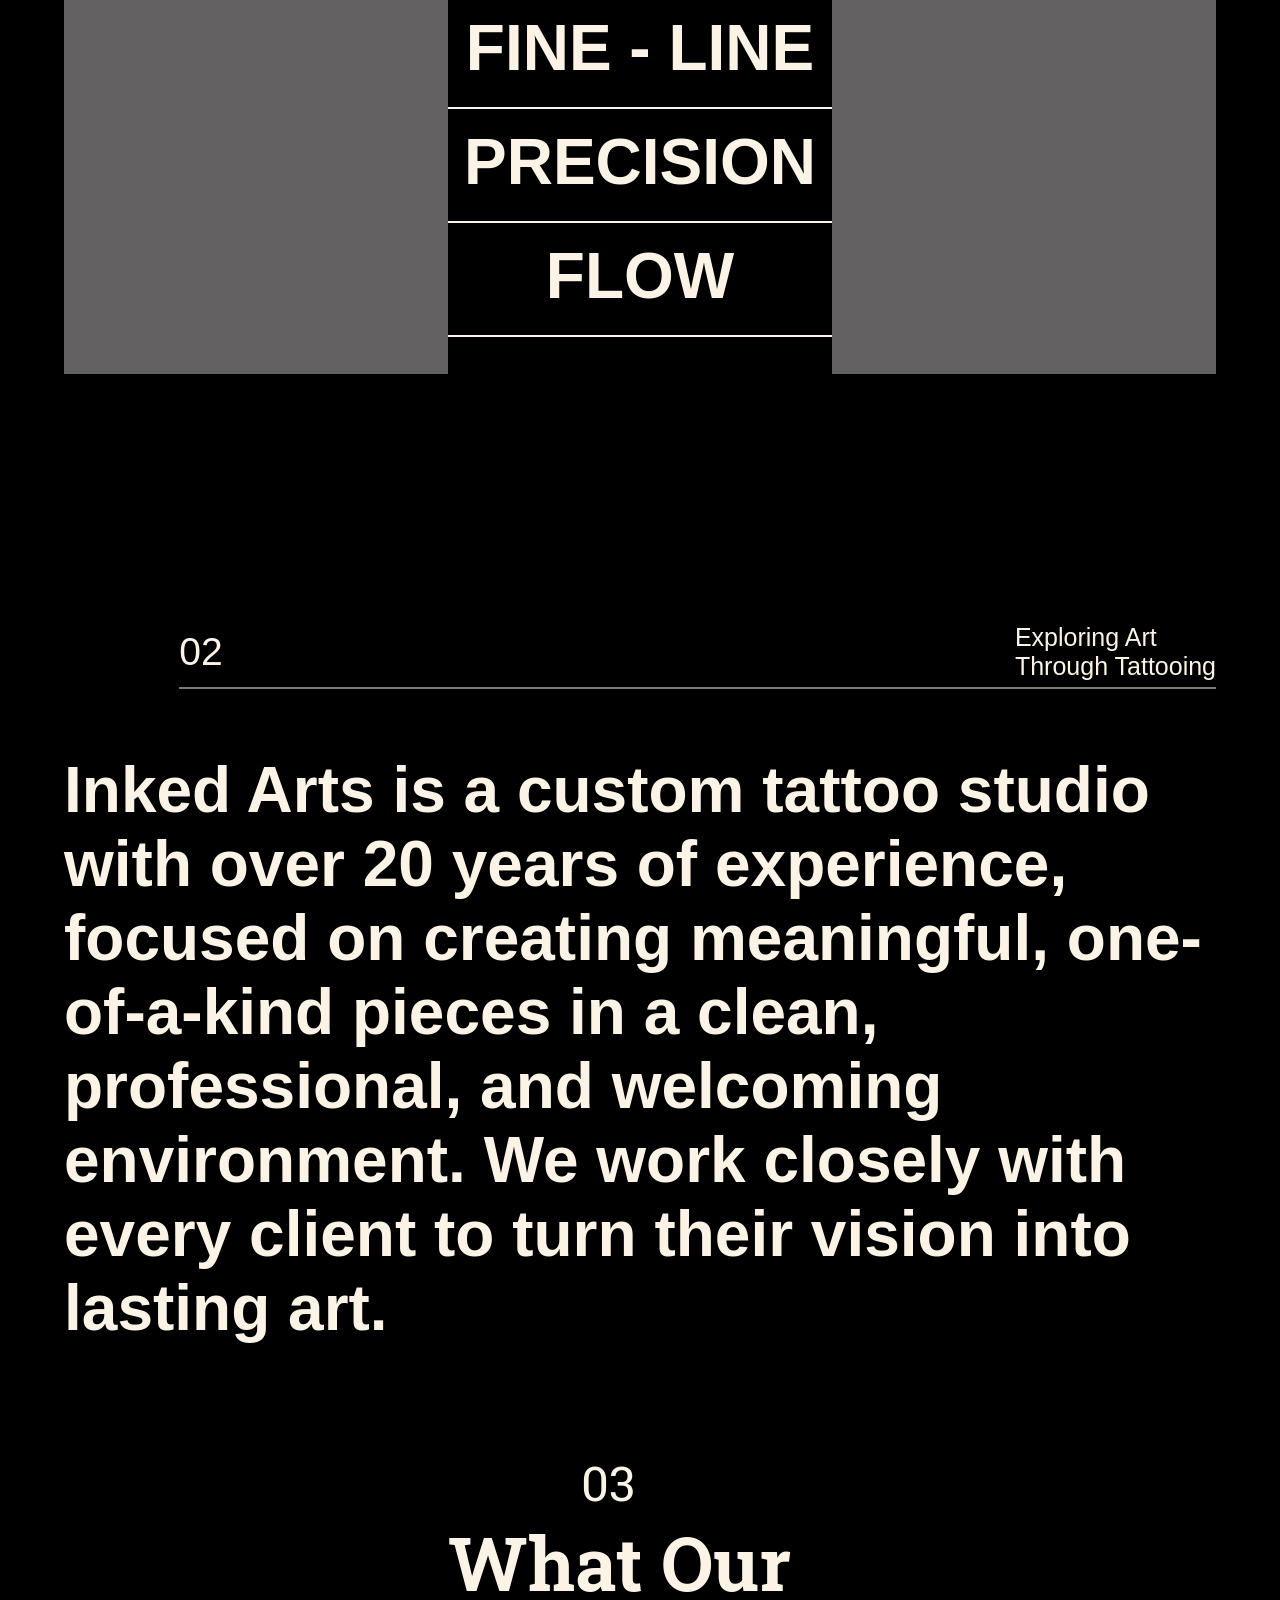
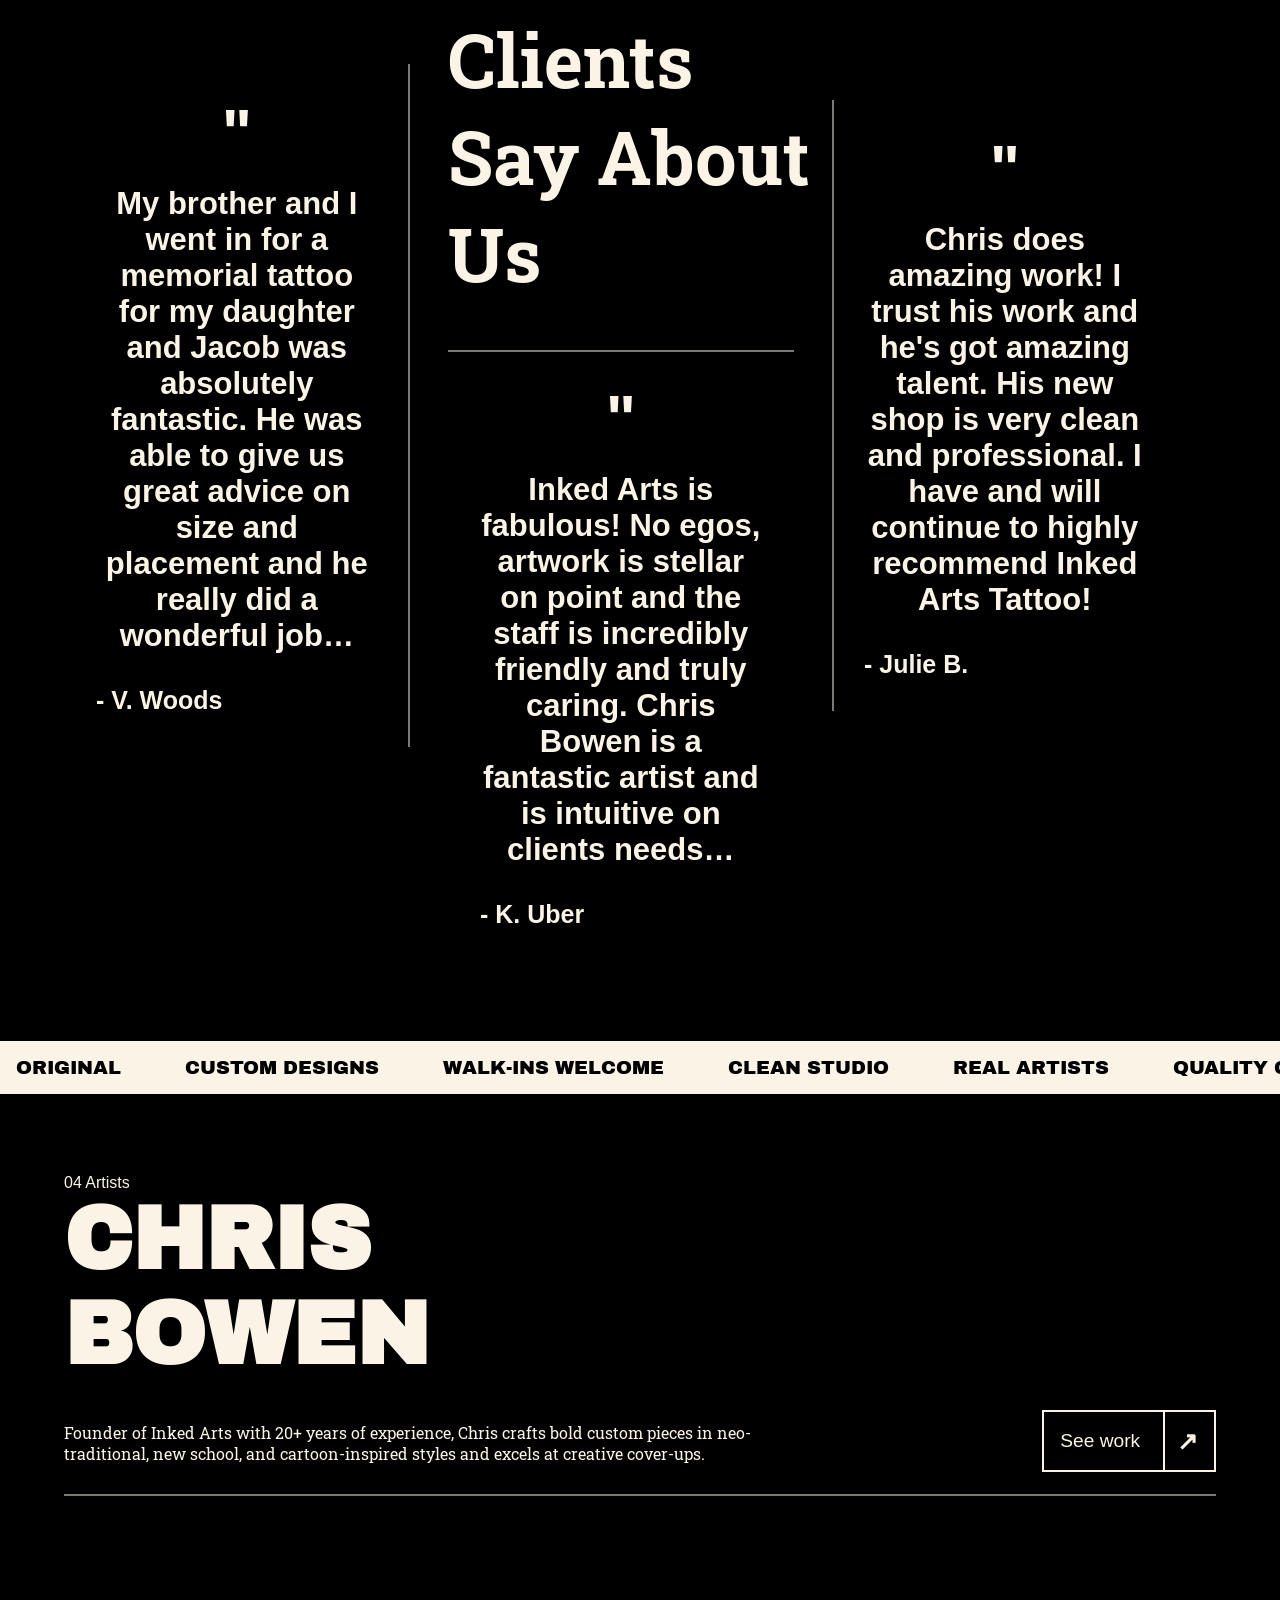
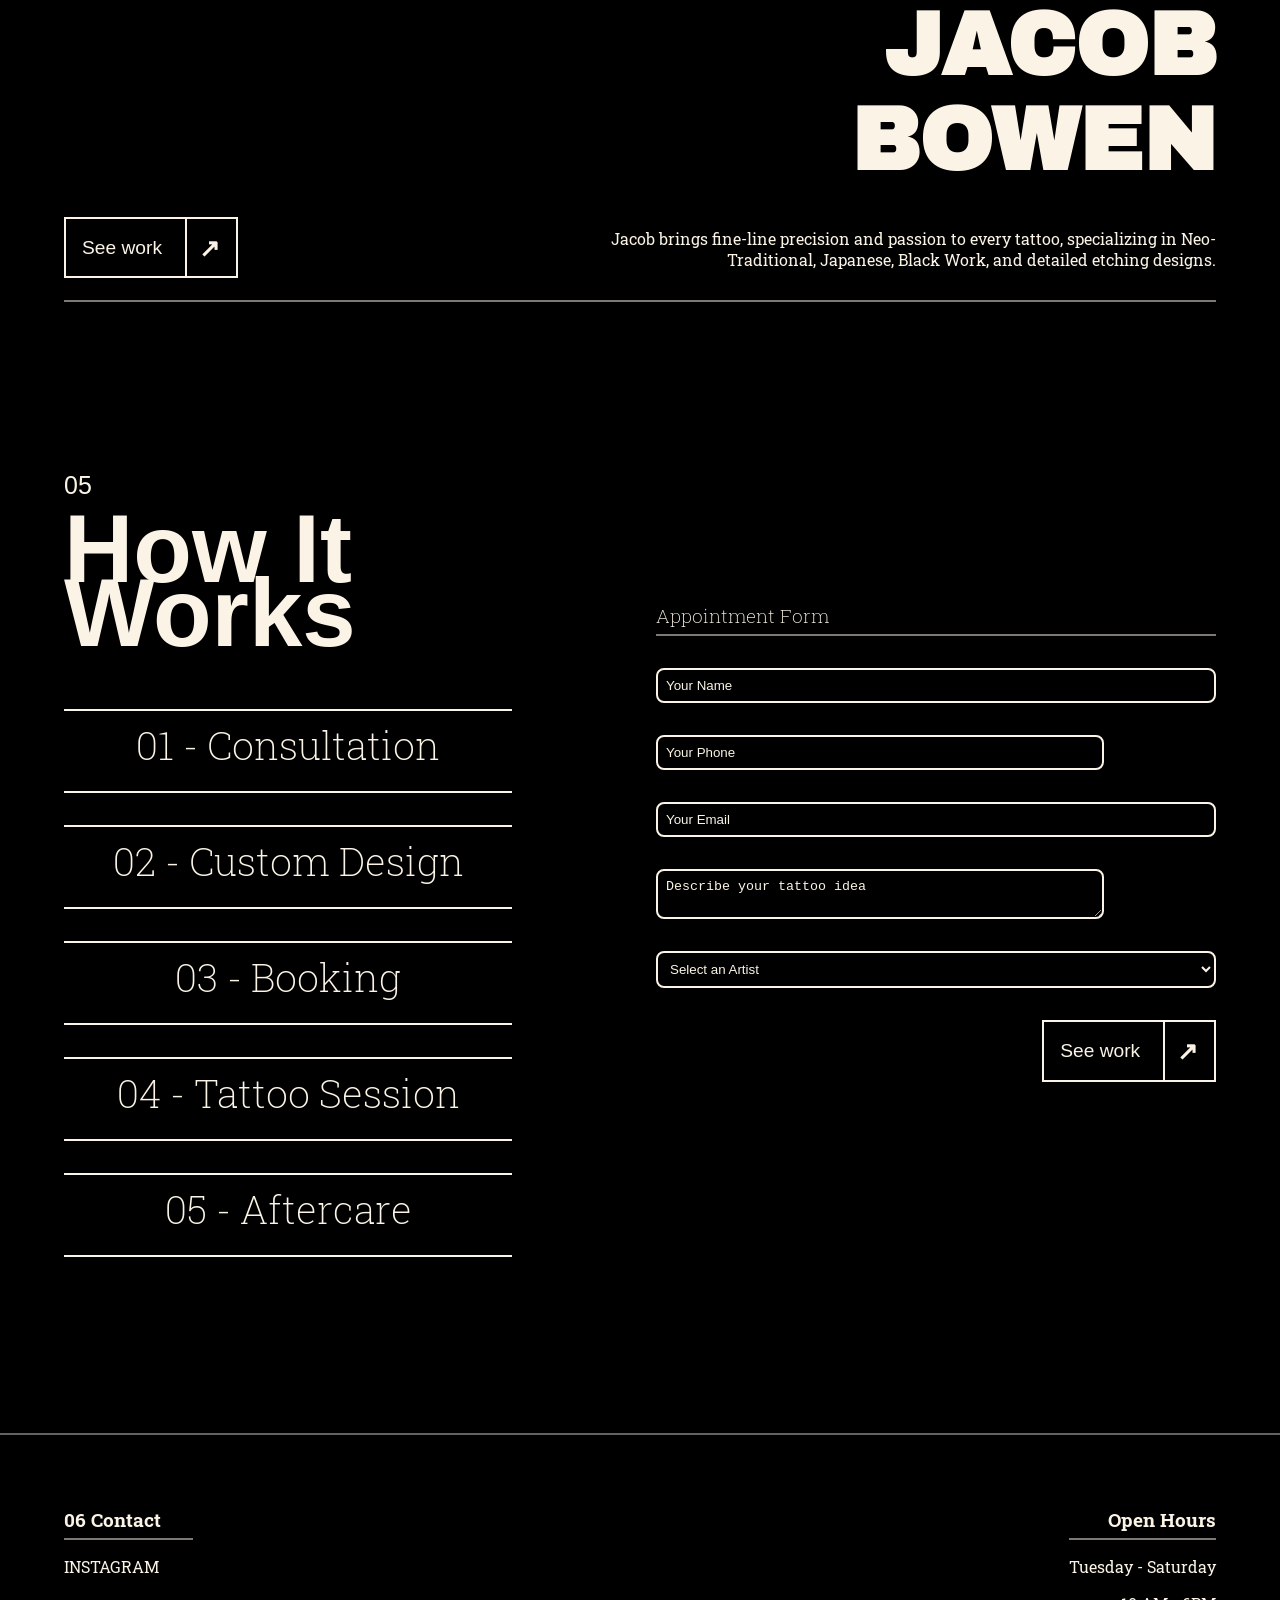
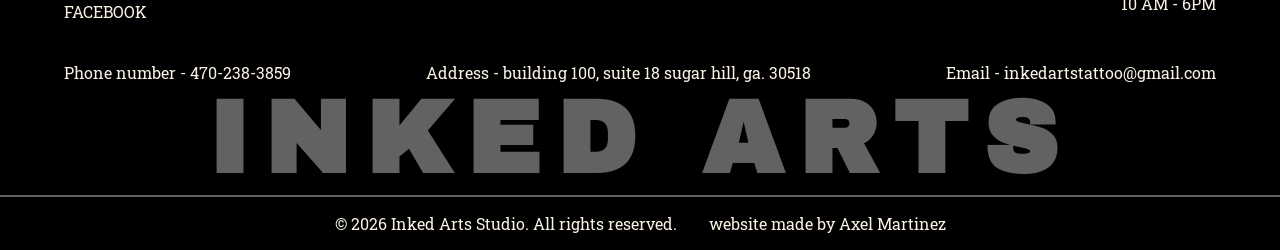
==== commit 772fd84f: "added animation" ====
--- a/index.html
+++ b/index.html
@@ -342,7 +342,7 @@
                         <a href="">Email - inkedartstattoo@gmail.com</a>
                     </div>
 
-                    <h1>INKED ARTS</h1>
+                    <h1 data-splitting>INKED ARTS</h1>
                 </div>
             </div>  
         </section>
--- a/style.css
+++ b/style.css
@@ -1198,6 +1198,7 @@
   text-align: center;
   font-family: var(--font-heading);
   letter-spacing: 1rem;
+  color: var(--clr-muted);
 }
 
 #copyright {
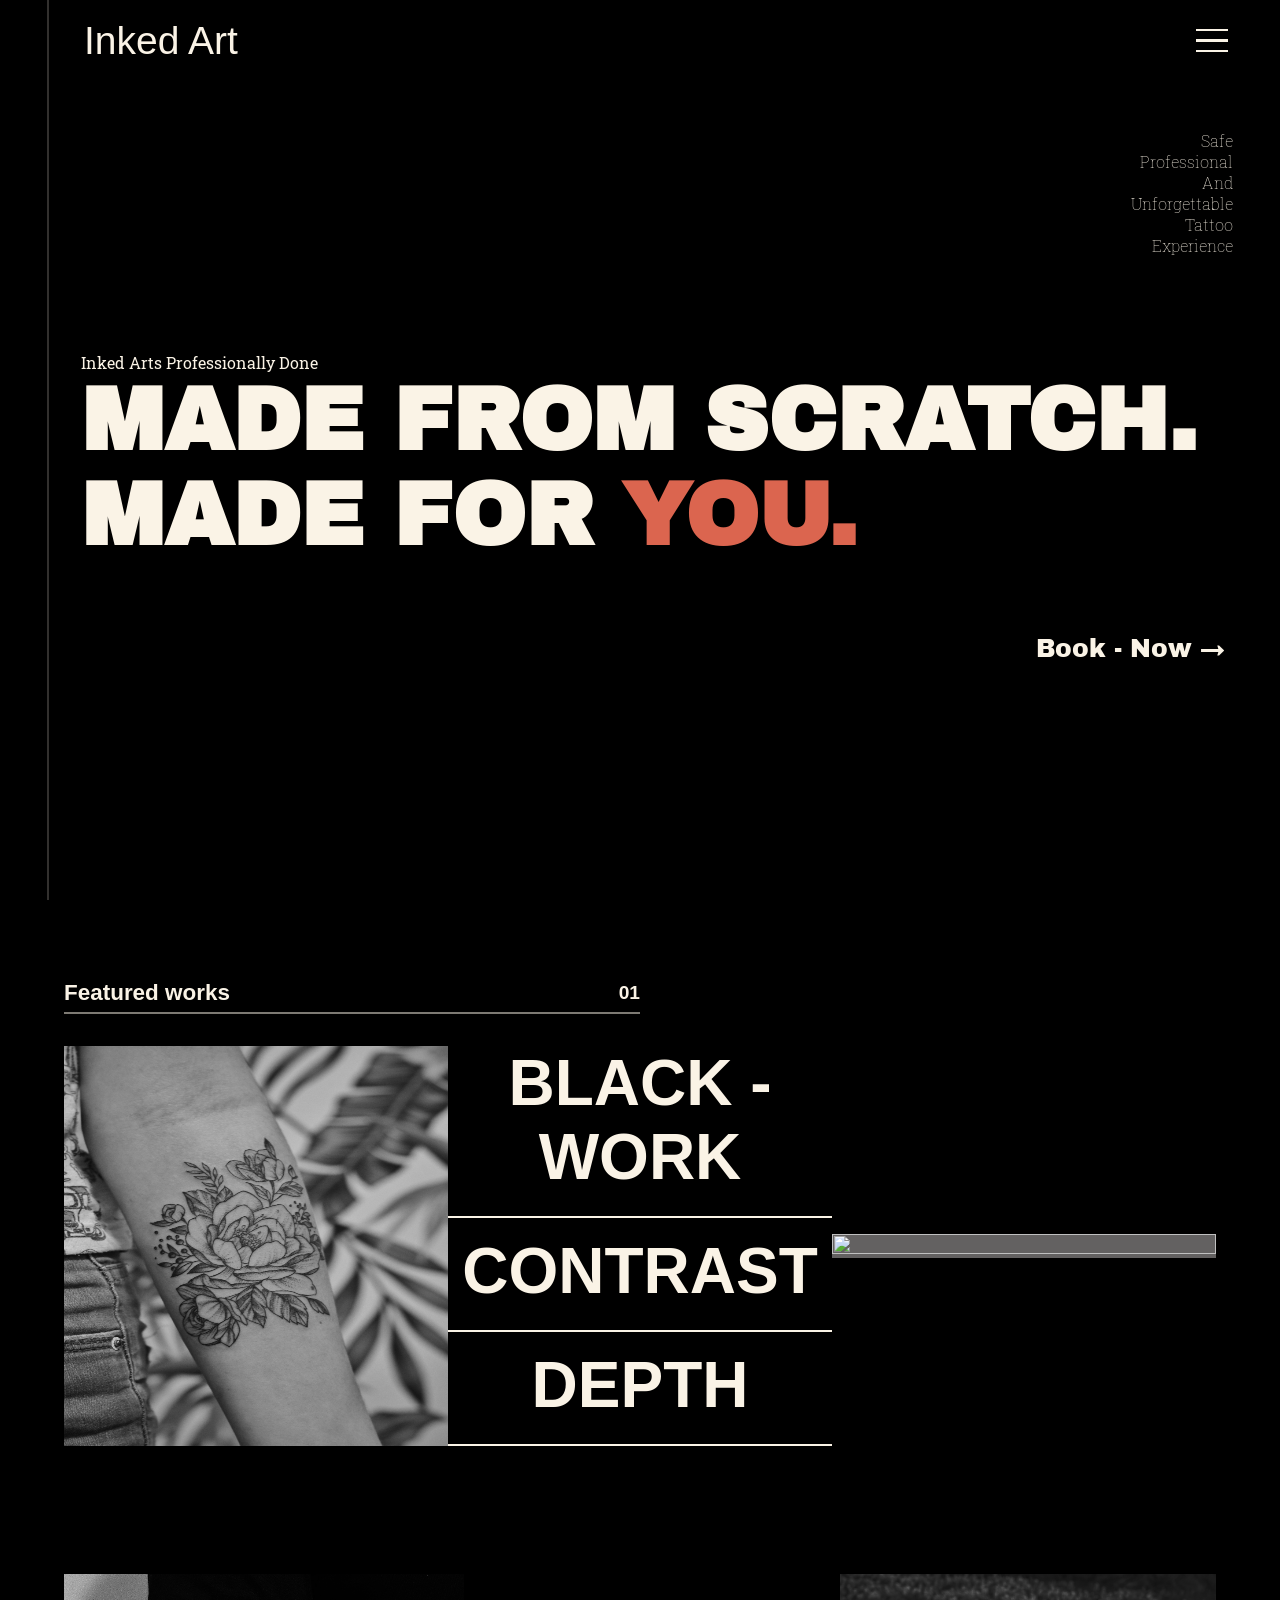
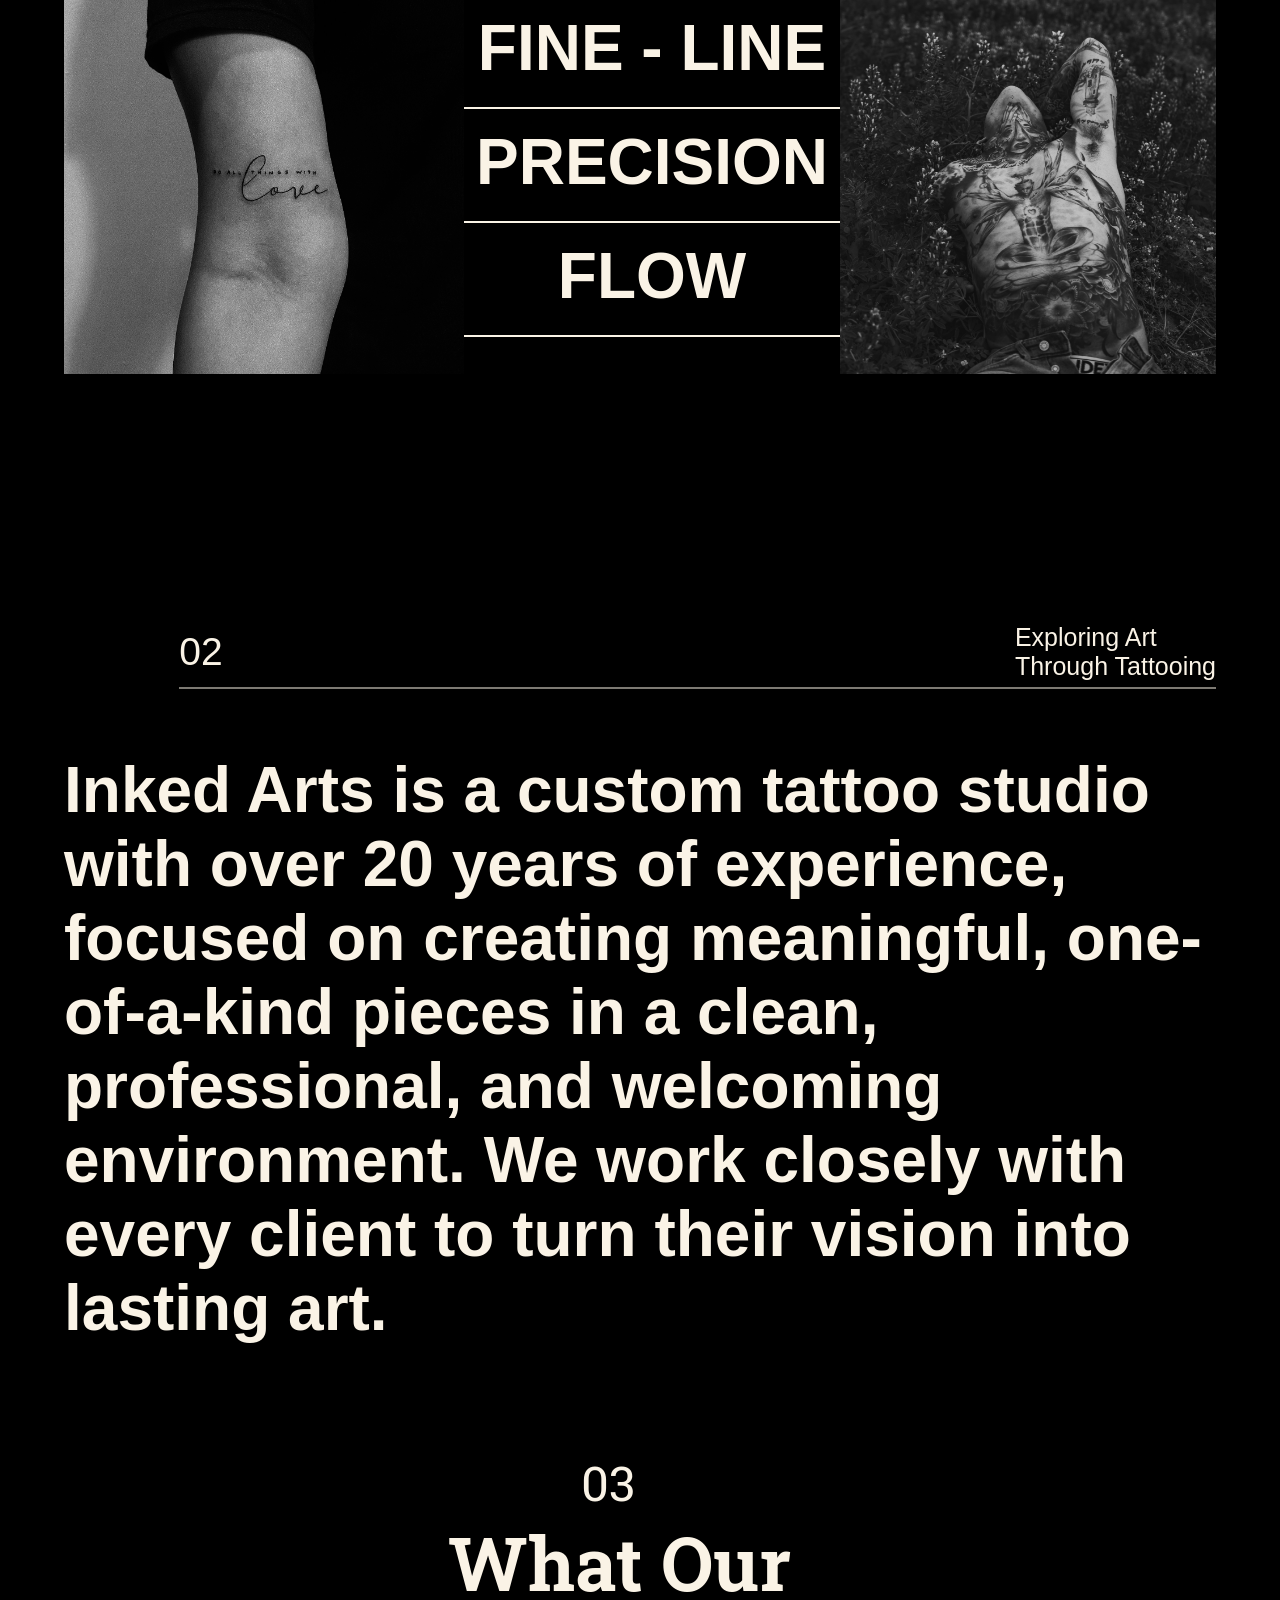
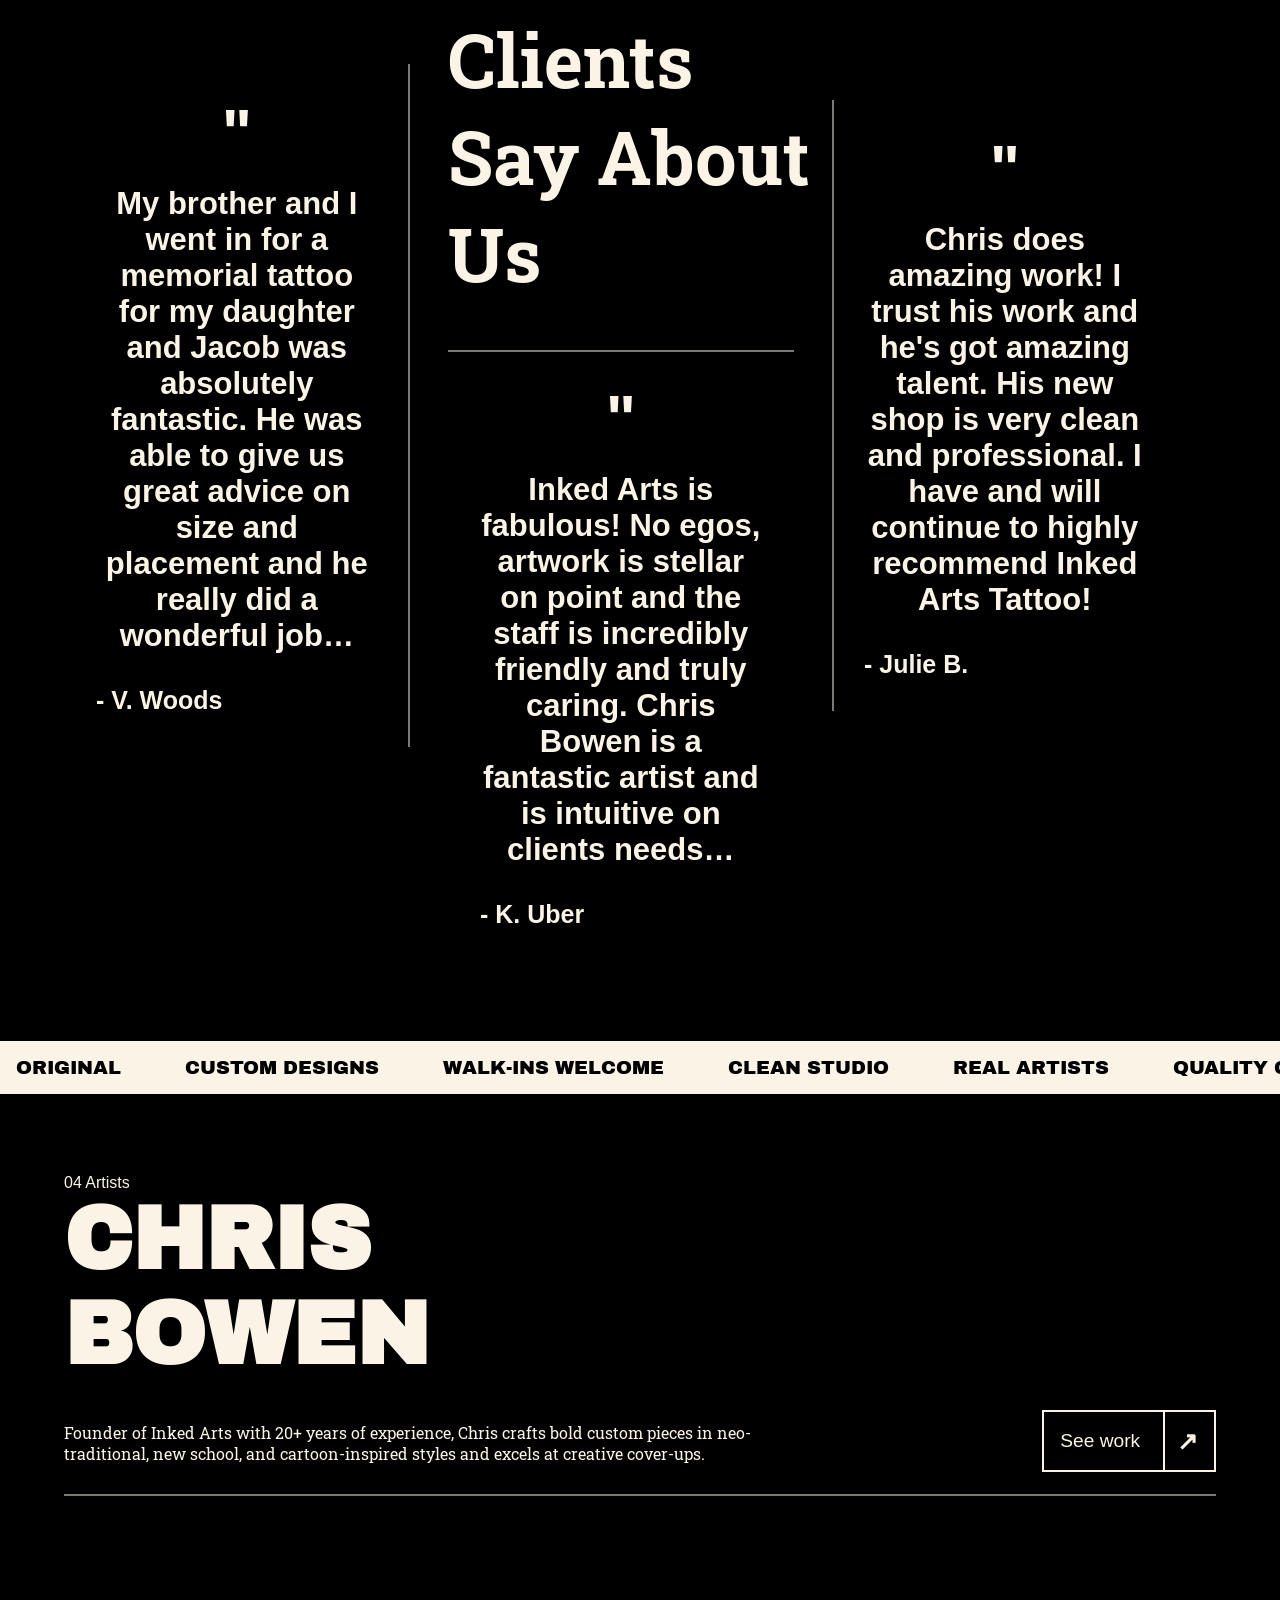
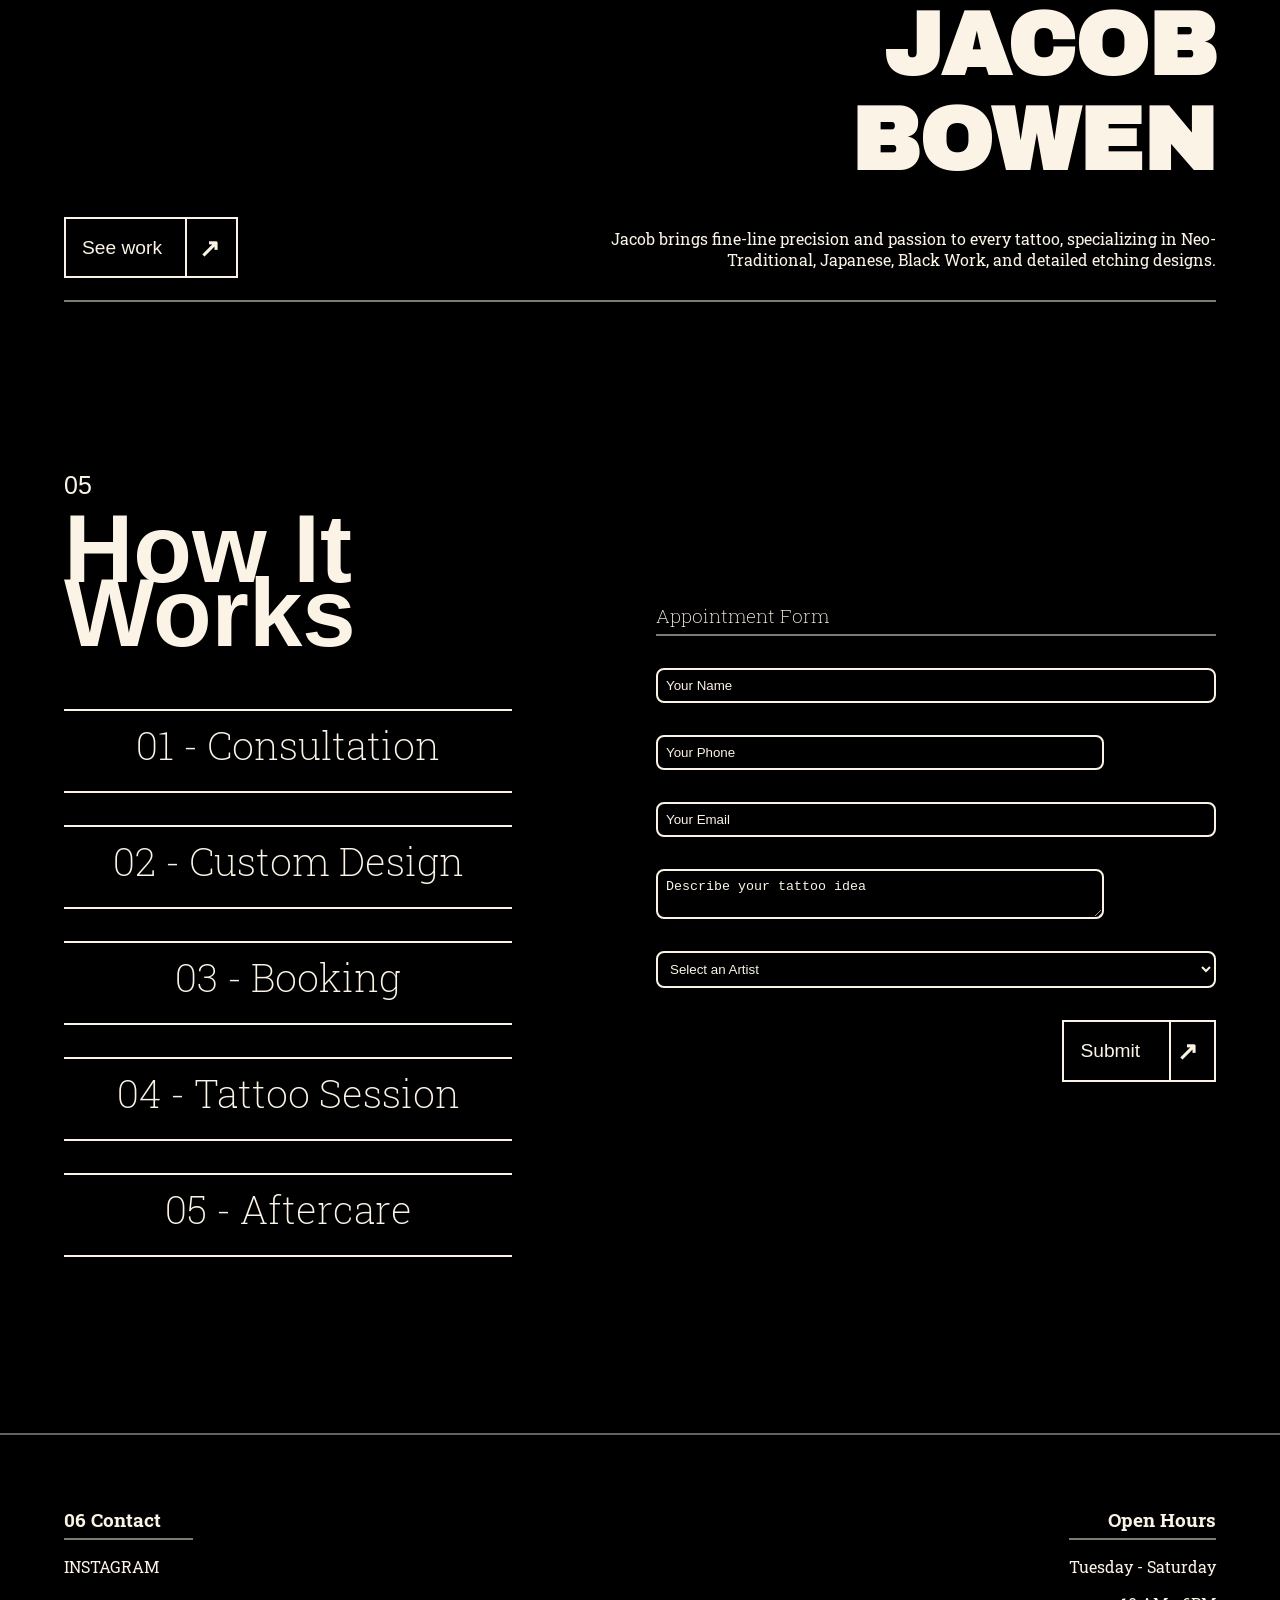
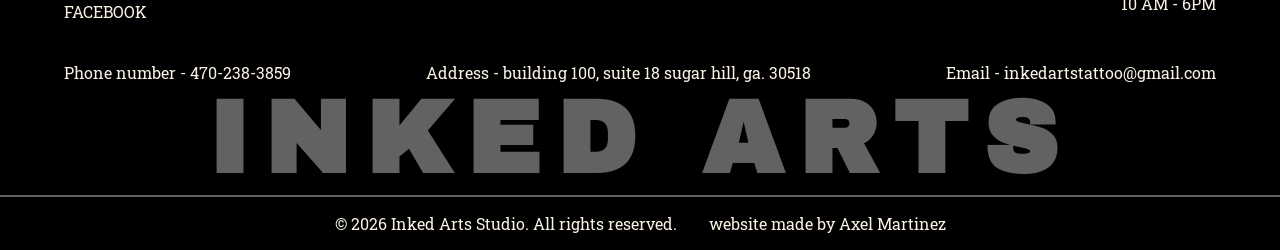
==== commit 7a634e32: "worked on some phone adjustments" ====
--- a/index.html
+++ b/index.html
@@ -74,7 +74,7 @@
                 </div>
 
                 <div class="gallery-row">
-                    <img src="" alt="">
+                    <img src="assets/eduardo-vaccari-pIltvcnqsfU-unsplash.jpg" alt="">
 
                     <div class="gallery-row-text">
                         <p class="fade-in">BLACK - WORK</p>
@@ -82,11 +82,11 @@
                         <p class="fade-in">DEPTH</p>
                     </div>
 
-                    <img src="" alt="">
+                    <img src="assets/vicky-hladynets-xzT3au0IYuQ-unsplash.jpg" alt="">
                 </div>
 
                 <div class="gallery-row">
-                    <img src="" alt="">
+                    <img src="assets/agathe-lov-JPl0GPNoeoM-unsplash 1.png" alt="">
 
                     <div class="gallery-row-text">
                         <p class="fade-in">FINE - LINE</p>
@@ -94,7 +94,7 @@
                         <p class="fade-in">FLOW</p>
                     </div>
 
-                    <img src="" alt="">
+                    <img src="assets/dylan-sauerwein-j4n6xTkVjyY-unsplash.jpg" alt="">
                 </div>
             </div>
 
@@ -304,7 +304,7 @@
                     </select>
 
                     <button class="work-btn" type="submit">
-                        <span class="btn-move">See work</span>
+                        <span class="btn-move">Submit</span>
                         <span class="btn-arr">↗</span>
                     </button>
                 </form>
@@ -350,7 +350,7 @@
         <section id="copyright">
             <p>© 2026 Inked Arts Studio. All rights reserved. </p>
 
-            <p>website made by <a>Axel Martinez</a></p>
+            <p>website made by <a href="https://axelisprogrammed.netlify.app/" target="_blank">Axel Martinez</a></p>
         </section>
     </footer>
 
--- a/style.css
+++ b/style.css
@@ -222,7 +222,7 @@
 }
 
 .hero-main-text {
-  margin-top: auto;
+  margin-top: var(--space-12);
 }
 
 .hero-main-text h1 {
@@ -319,7 +319,7 @@
 
 .gallery-row img {
   max-width: clamp(20rem, 400px, 40rem);
-  min-height: clamp(20rem, 400px, 40rem);
+  max-height: clamp(20rem, 400px, 40rem);
   width: 100%;
   height: 100%;
   background-color: var(--clr-muted);
@@ -430,6 +430,12 @@
 .about-text .word {
   color: var(--clr-muted);
   opacity: .5;
+}
+
+@media (max-width: 600px) {
+  .about-text {
+    font-size: var(--text-3xl);
+  }
 }
 
 /*====================
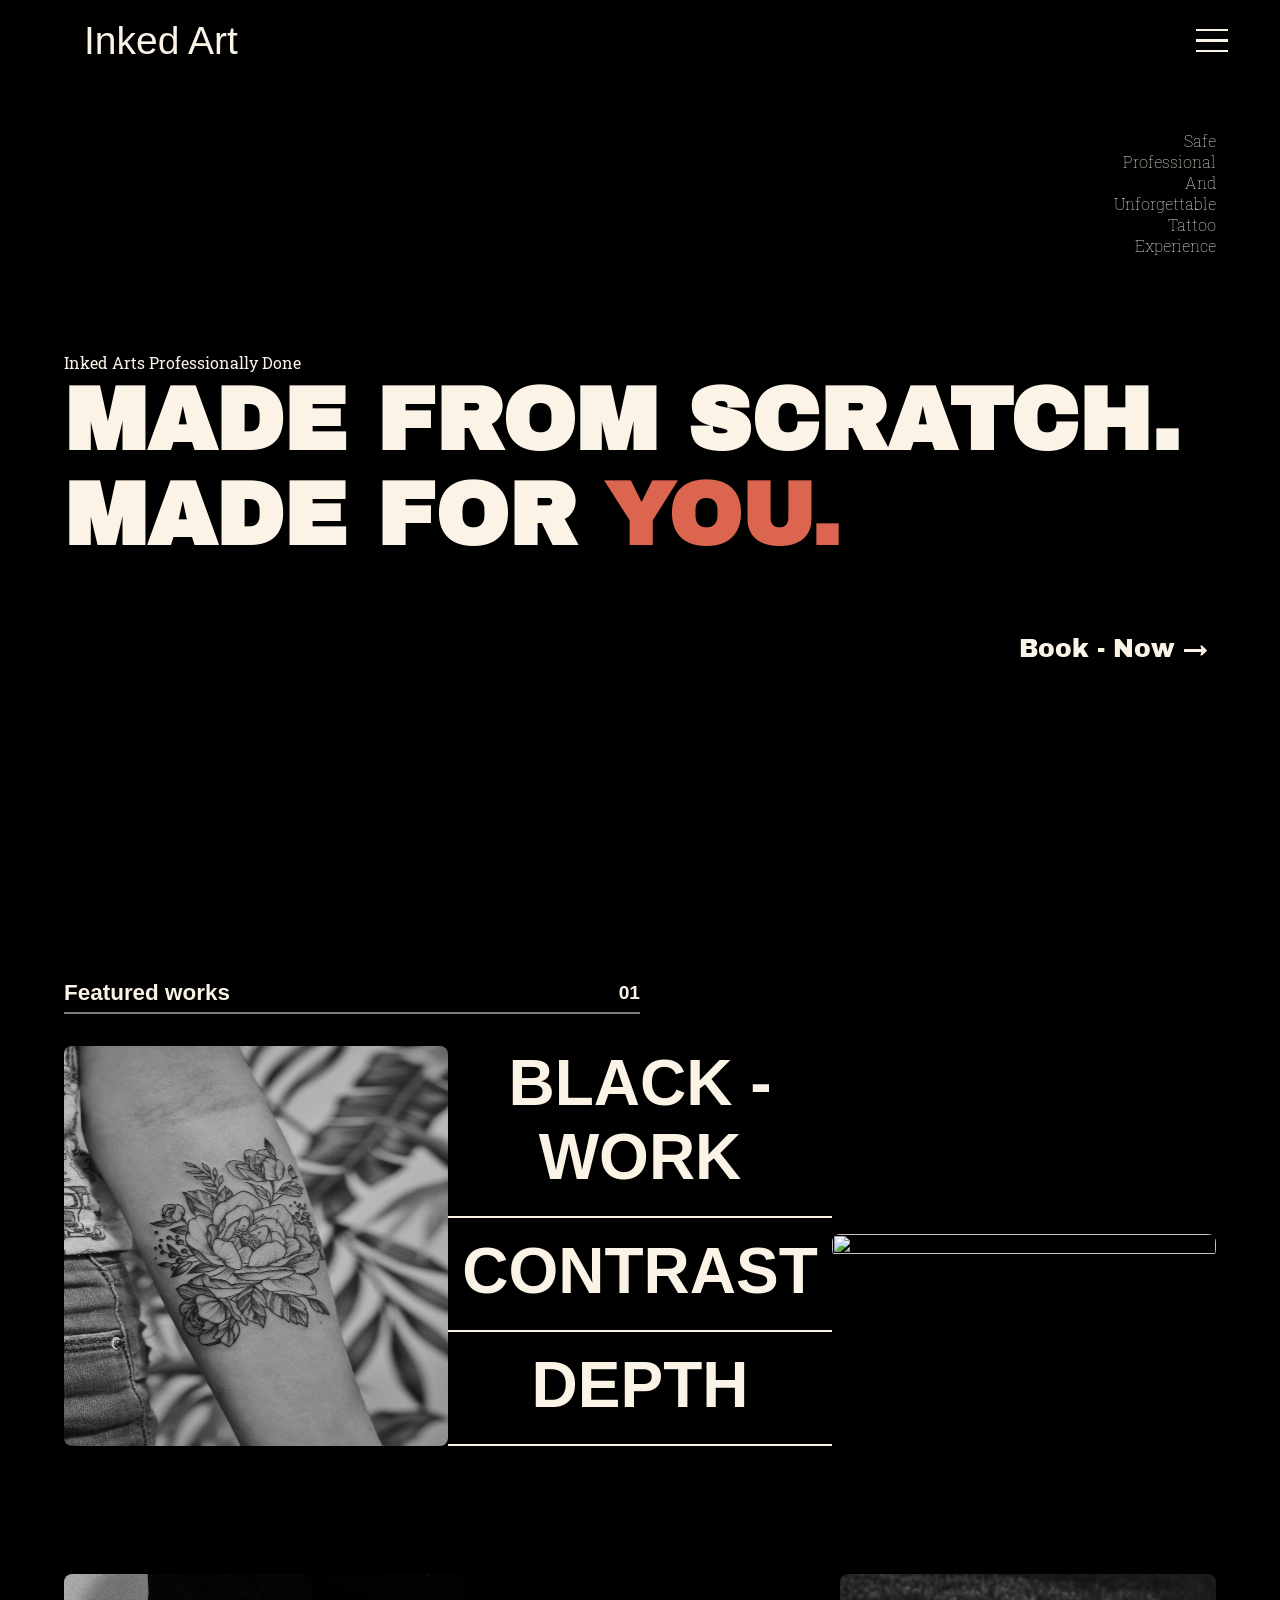
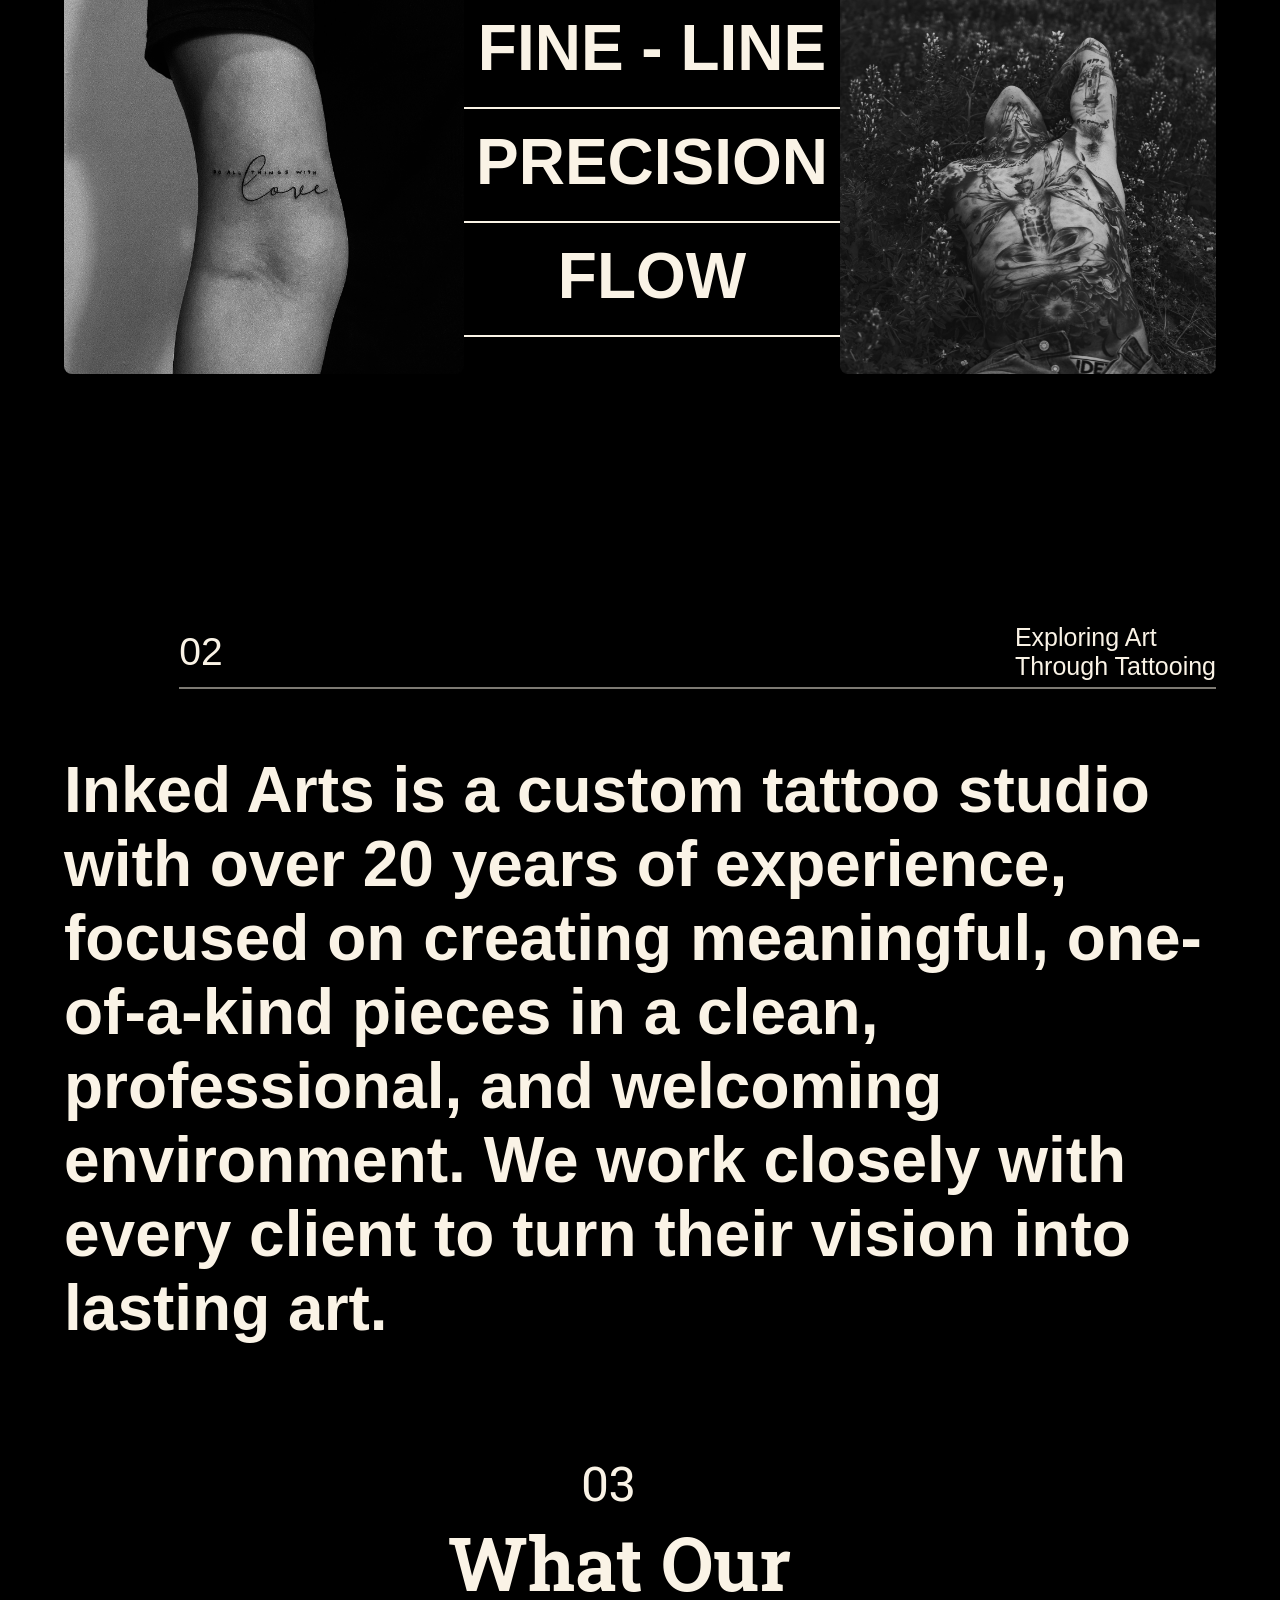
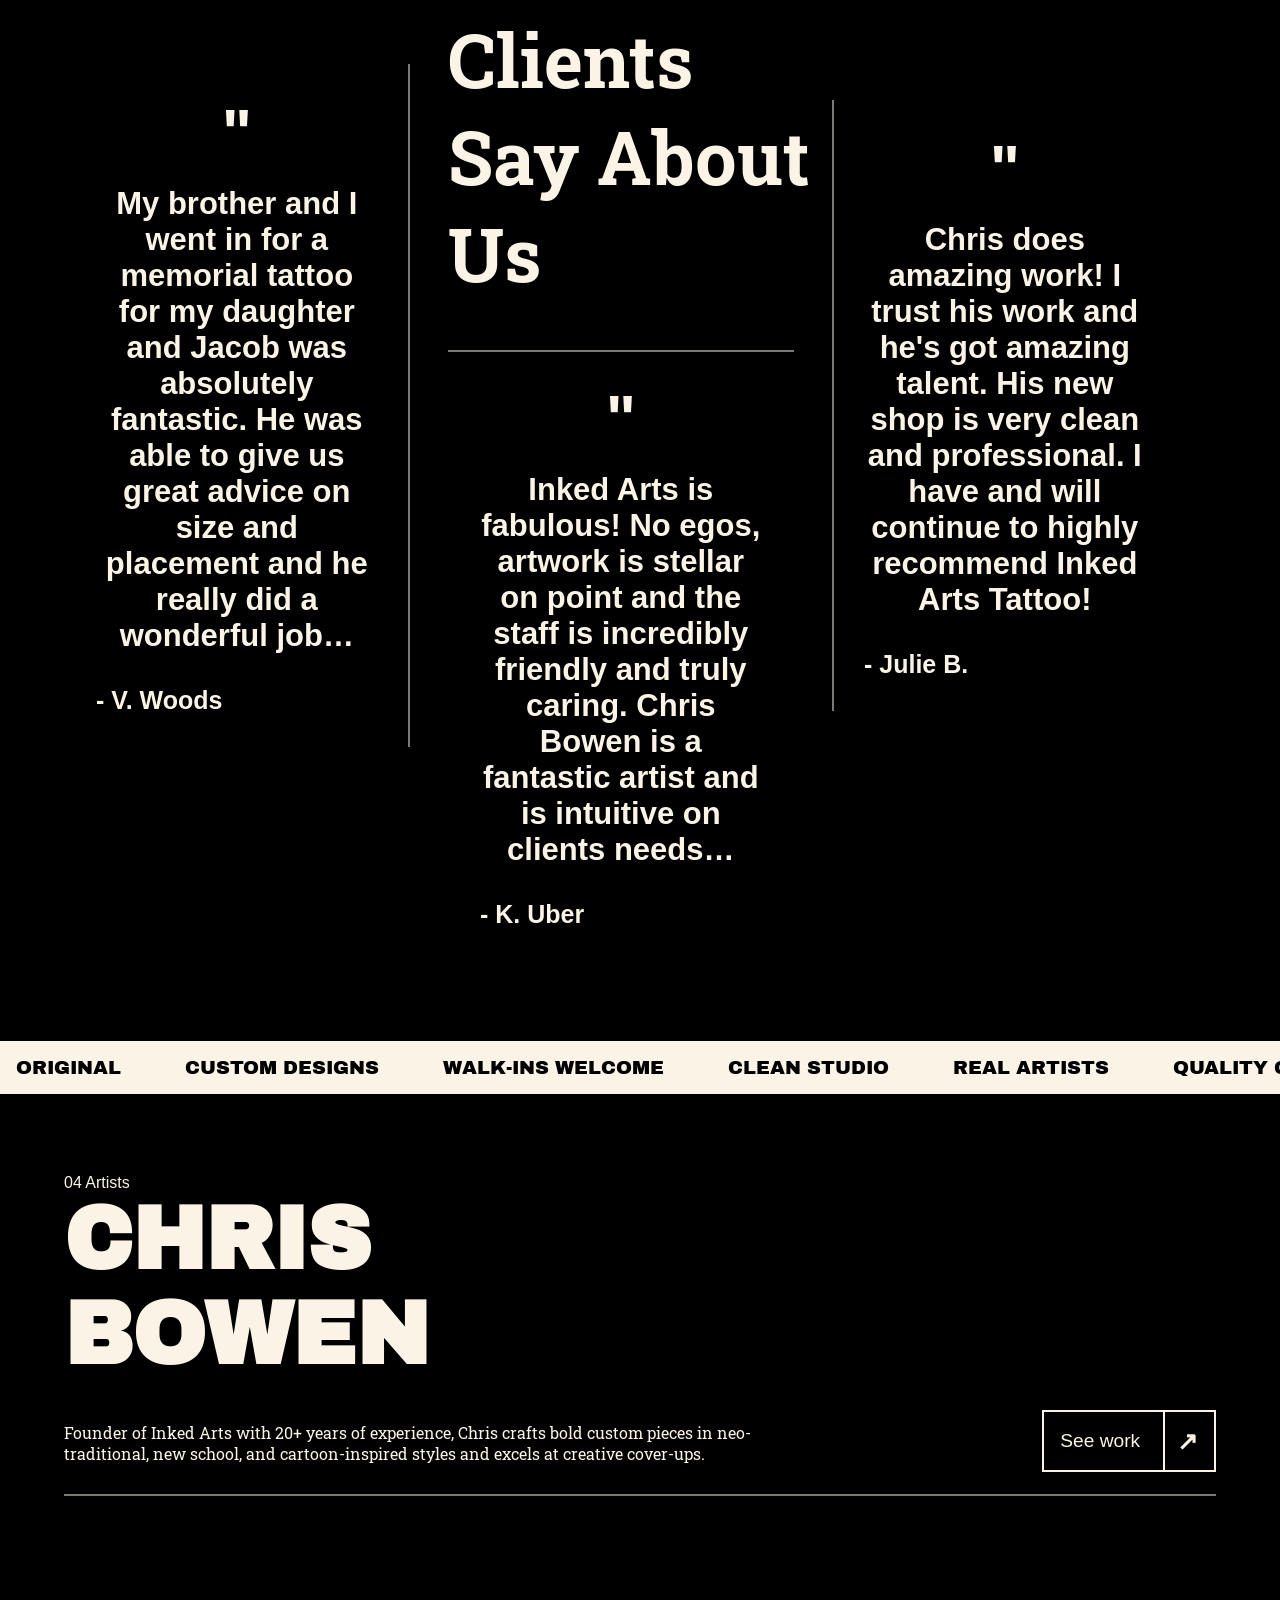
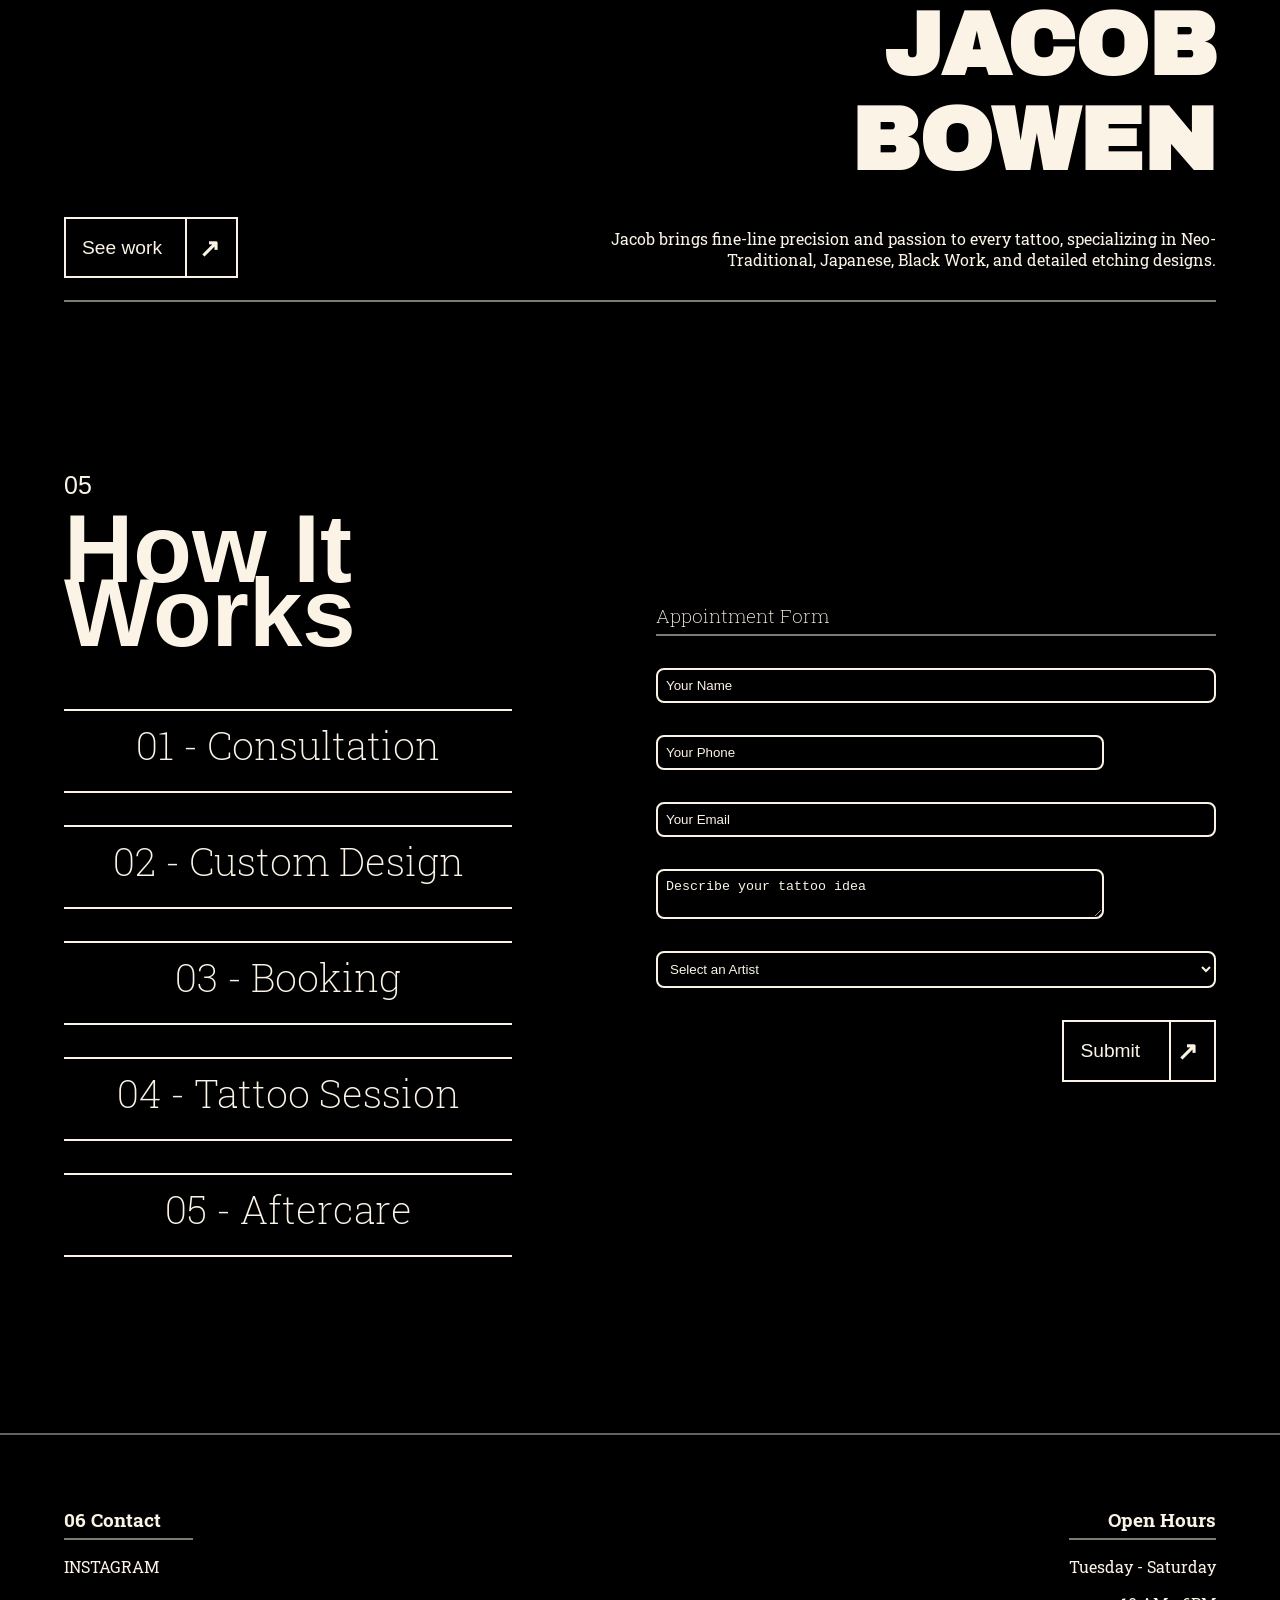
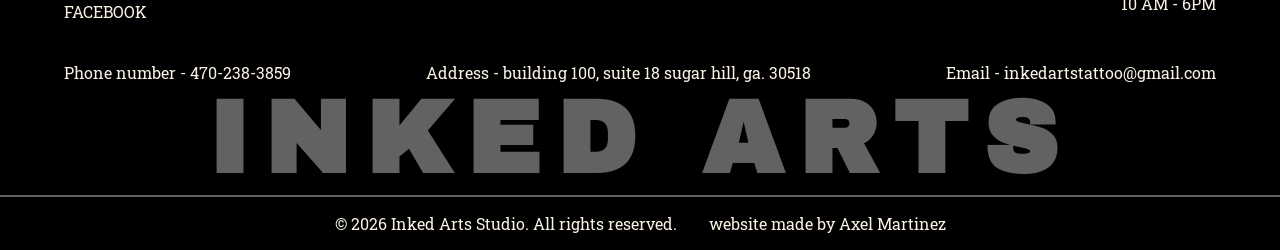
==== commit 5db28963: "added more testimonials" ====
--- a/index.html
+++ b/index.html
@@ -40,8 +40,6 @@
             <video autoplay muted loop class="bg-video">
                 <source src="assets/MOSHED-2026-2-19-12-57-47-ezgif.com-gif-to-mp4-converter (1).mp4" type="video/mp4">
             </video>
-            
-            <span class="hero-line"></span>
 
             <div class="hero-container">
                 <ul class="hero-list">
--- a/style.css
+++ b/style.css
@@ -246,18 +246,7 @@
   padding: var(--space-1);
 }
 
-.hero-line {
-  height: 100vh;
-  width: 2px;
-  background-color: var(--clr-cream);
-  margin-right: var(--space-4);
-}
-
 @media (max-width: 600px) {
-  .hero-line {
-    display: none;
-  }
-
   nav {margin-left: 0;}
 }
 
@@ -322,9 +311,9 @@
   max-height: clamp(20rem, 400px, 40rem);
   width: 100%;
   height: 100%;
-  background-color: var(--clr-muted);
   background-size: cover;
   background-position: center;
+  border-radius: 8px;
 }
 
 .gallery-row-text {
